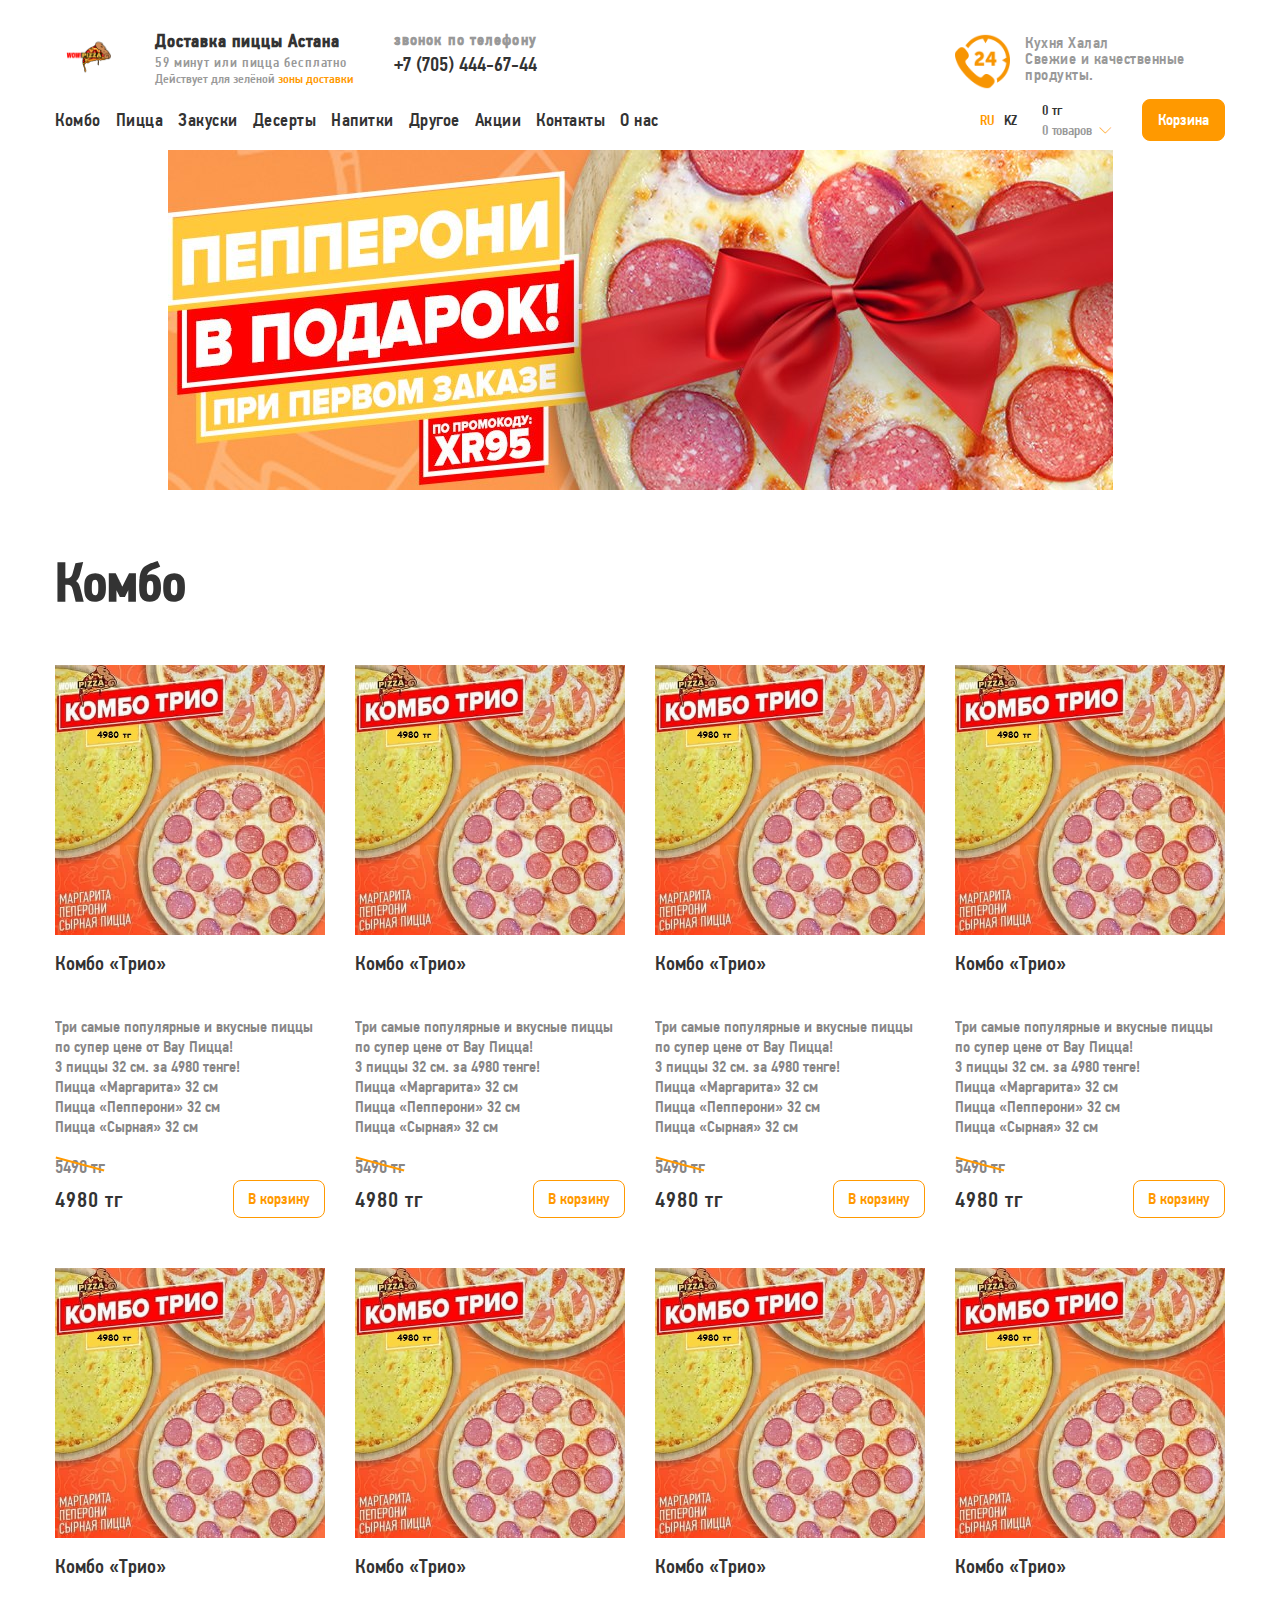
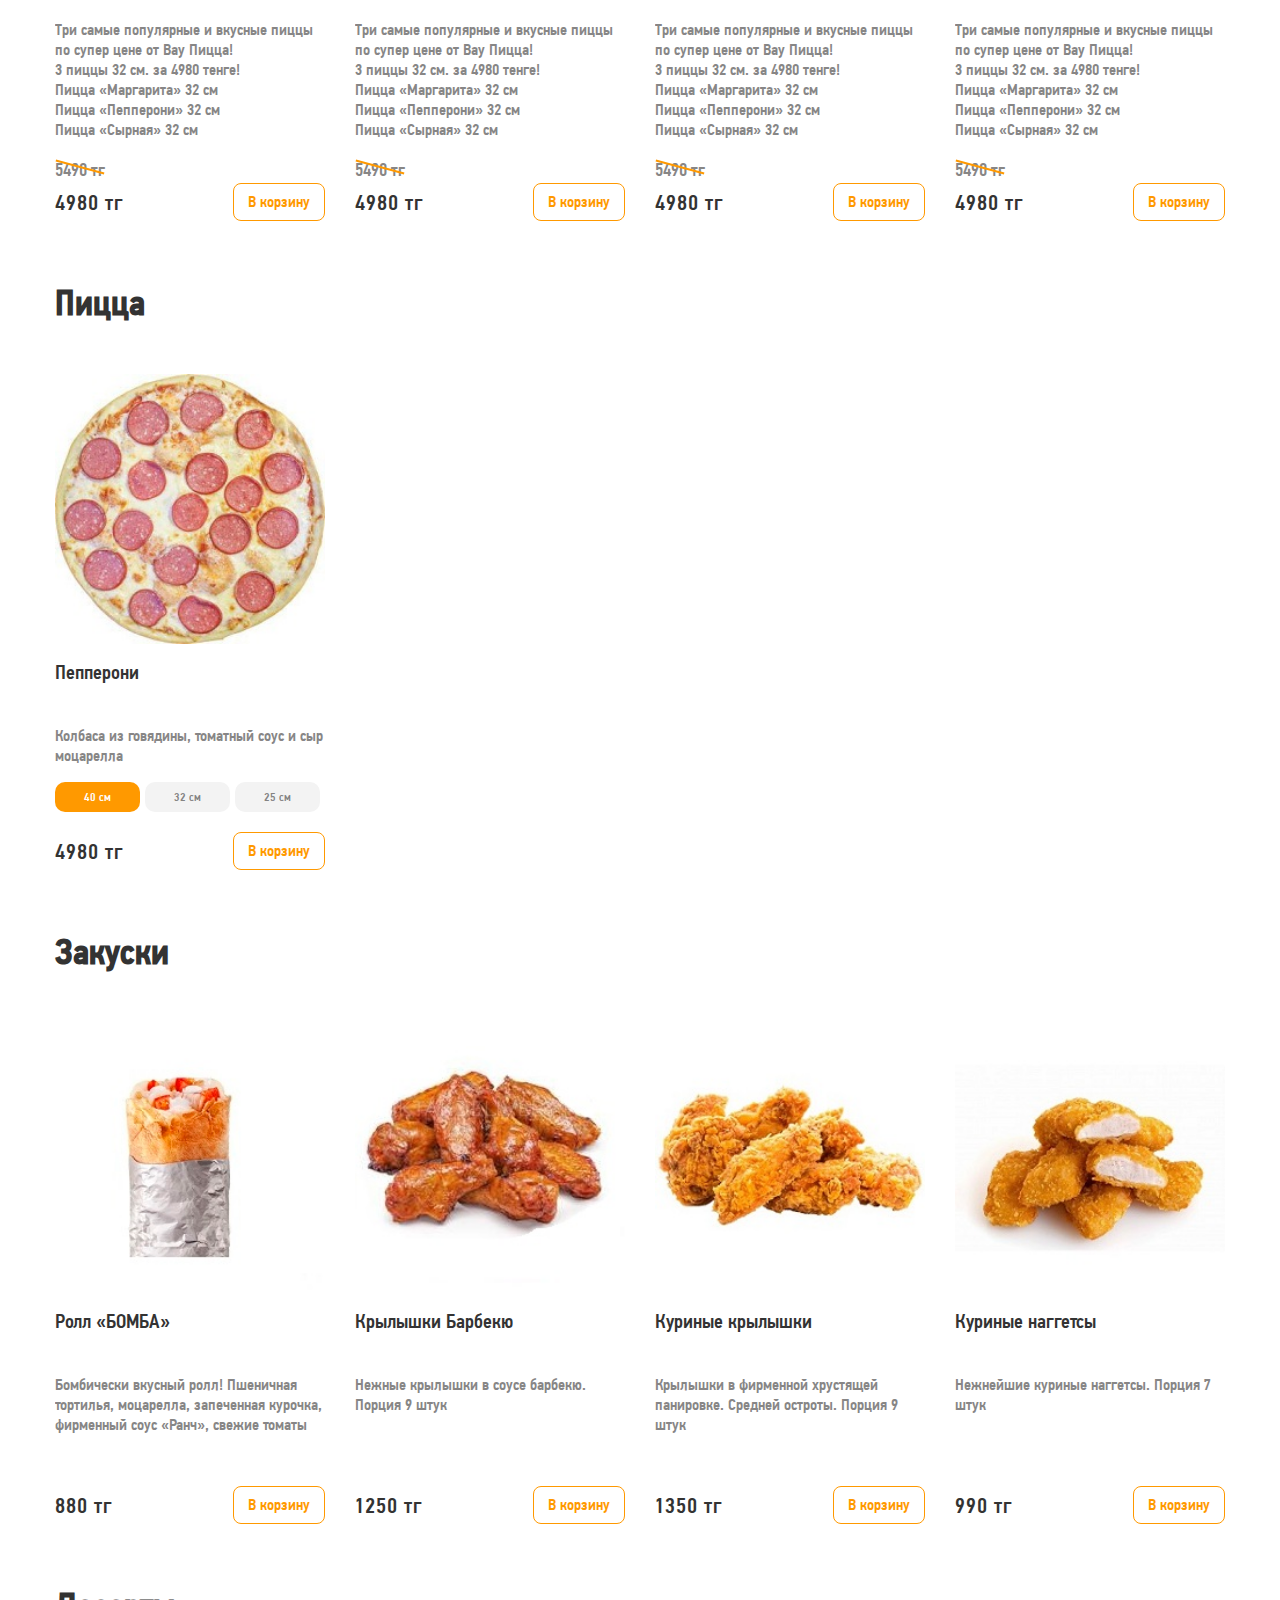
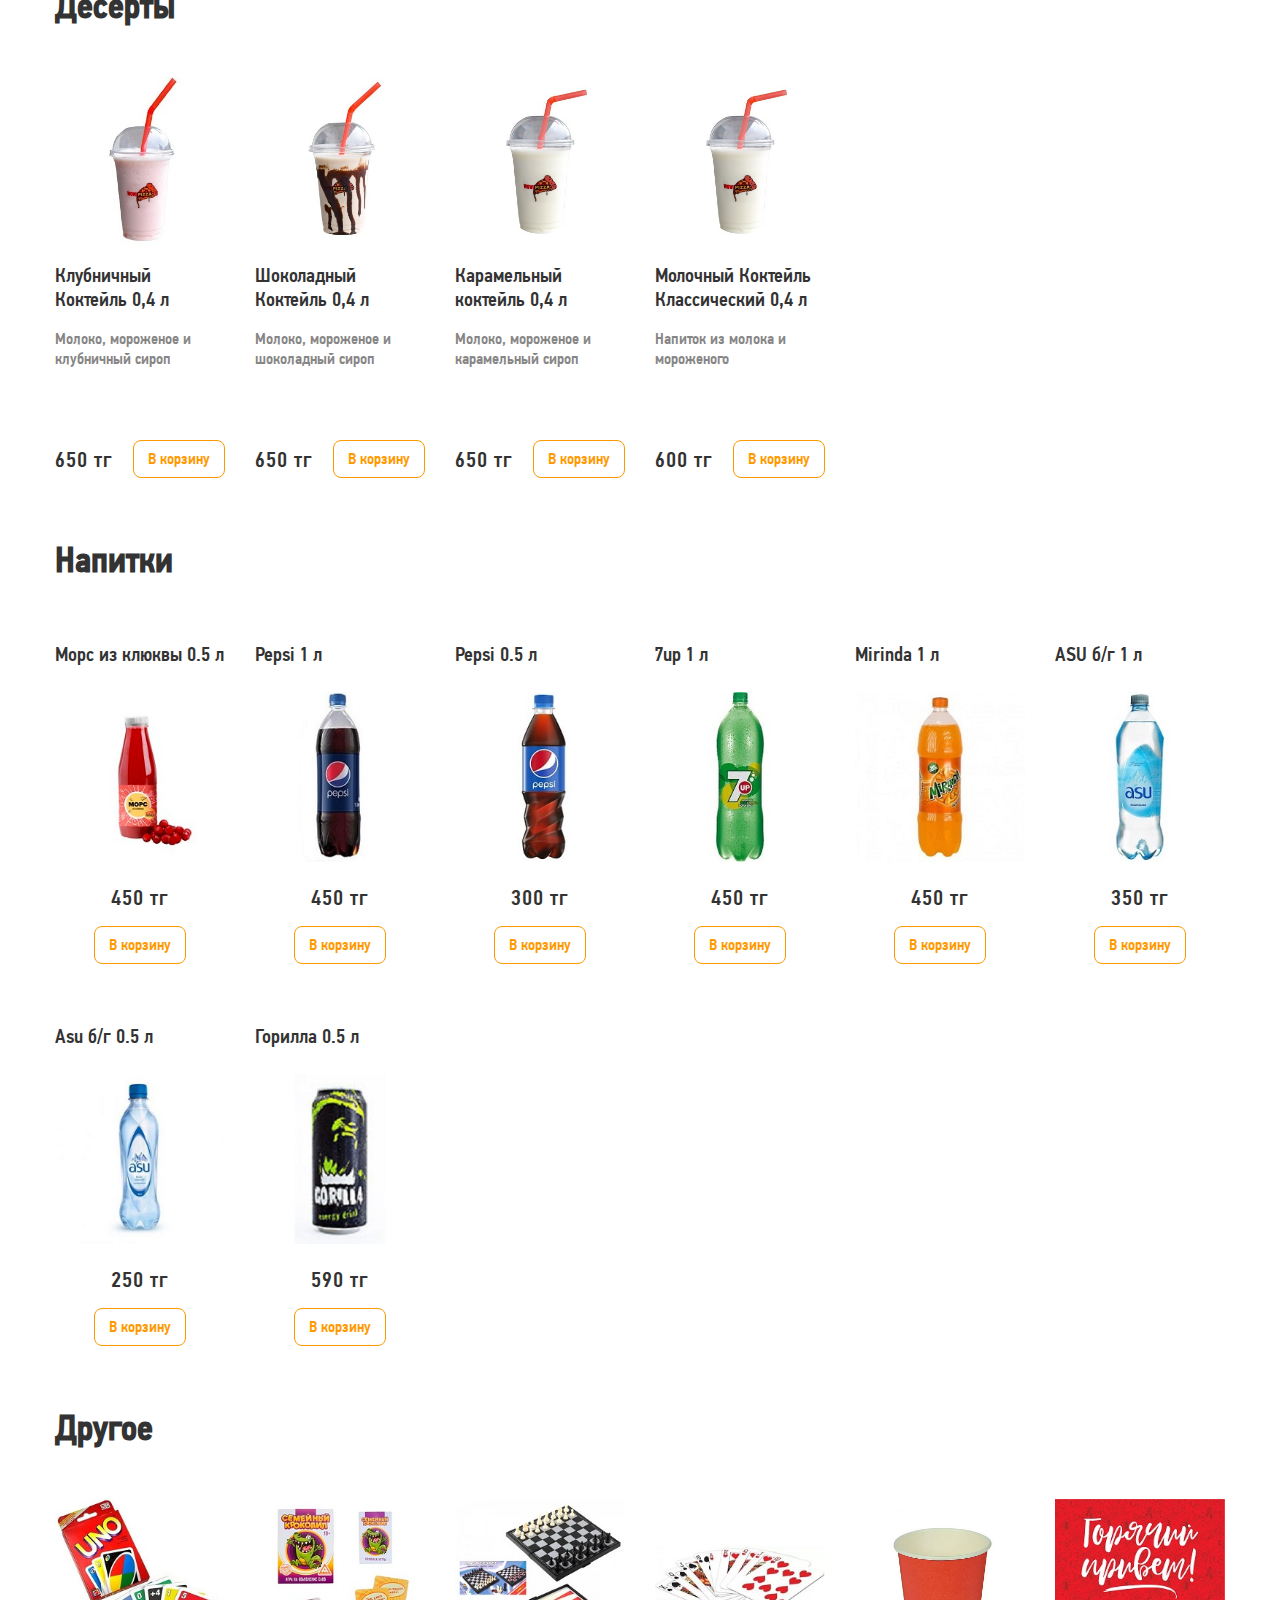
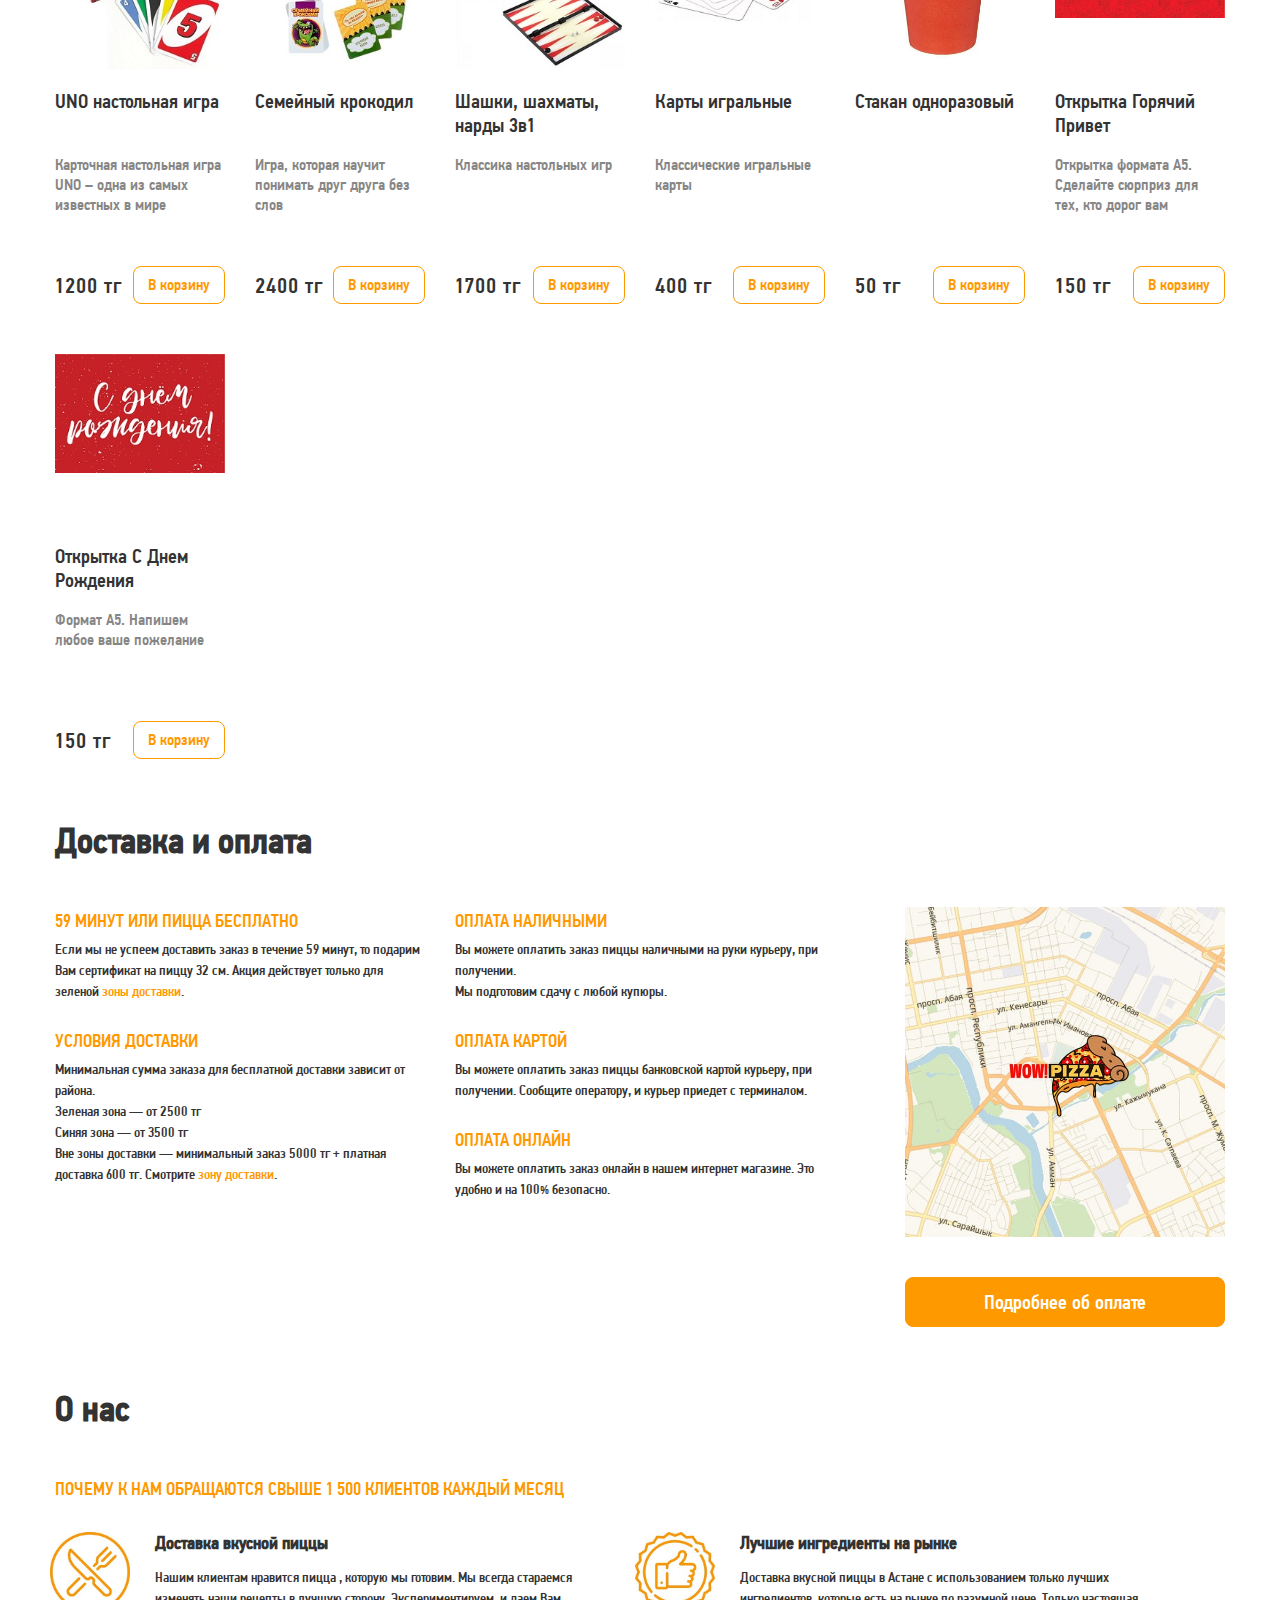
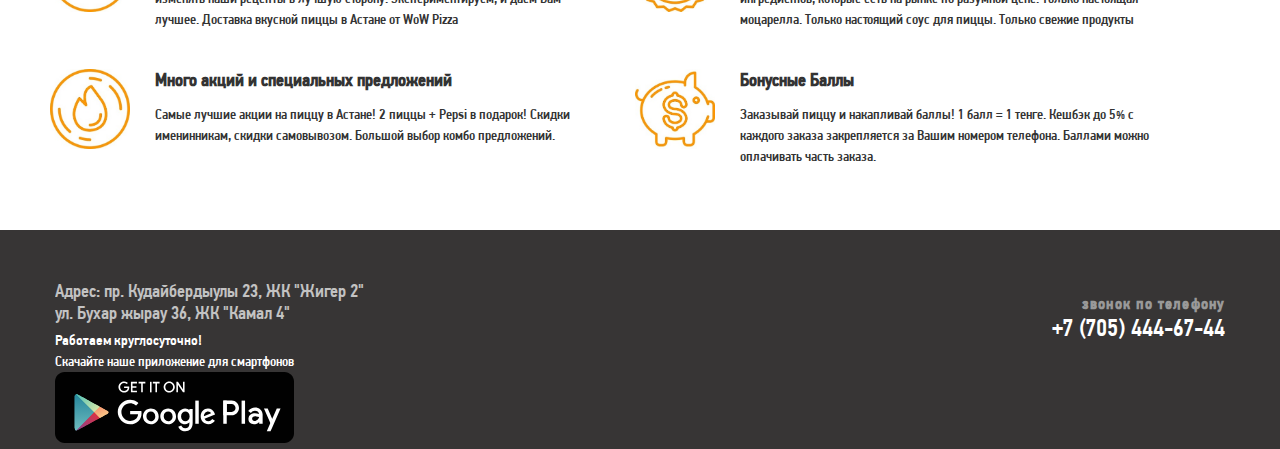
==== index.html @ 5aad8c4c "first commit" ====
<!DOCTYPE html>
<html lang="en">
<head>
    <meta charset="UTF-8">
    <link href="https://fonts.googleapis.com/css2?family=Roboto:ital,wght@0,400;0,500;0,700;1,300&display=swap" rel="stylesheet">
    <meta name="viewport" content="width=device-width, initial-scale=1.0">
    <title>WoWPizza</title>
    <link rel="stylesheet" href="styles/style.css">
</head>
<body>

    <header class="header">
        <div class="container">
            <div class="heder__inner">
                <div class="header__row">
                    <div class="header__col">
                        <div class="header__logo">
                            <a href="index.html">
                                <img src="img/logo.png" alt="Logo">
                            </a>
                        </div>
                        <div class="header__delivery">
                            <h1 class="header__title">
                                Доставка пиццы Астана
                            </h1>
                            <p class="header__subtitle">
                                59 минут или пицца бесплатно
                            </p>
                            <span>
                                Действует для зелёной <a href="#" class="delivery__zone">зоны доставки</a>
                            </span>
                        </div>
                        <div class="call">
                            <h2 class="call__text">
                                звонок по телефону
                            </h2>
                            <a href="tel:+77054446744">+7 (705) 444-67-44</a>
                        </div>
                    </div>

                    <div class="header__col">
                        <img src="img/24-hours-phone-service.png" alt="24-hours-phone-service" class="header__24">
                        <div class="header__halal">
                            Кухня Халал <br />
                            Свежие и качественные продукты.
                        </div>
                    </div>
                </div><!-- header__row -->

                <div class="header__row" id="menu">
                    <div class="header__col header__nav">
                        <a href="#" class="nav__link">Комбо</a>
                        <a href="#" class="nav__link">Пицца</a>
                        <a href="#" class="nav__link">Закуски</a>
                        <a href="#" class="nav__link">Десерты</a>
                        <a href="#" class="nav__link">Напитки</a>
                        <a href="#" class="nav__link">Другое</a>
                        <a href="#" class="nav__link">Акции</a>
                        <a href="#" class="nav__link">Контакты</a>
                        <a href="#" class="nav__link">О нас</a>
                    </div>

                    <div class="header__col aic">
                        <div class="header__langs">
                            <div class="header__lang current">
                                <a href="#">RU</a>
                            </div>
                            <div class="header__lang">
                                <a href="#">KZ</a>
                            </div>
                        </div>

                        <div class="header__cart">
                            <div class="cart__count">0 тг</div>
                            <div class="cart__price">0 товаров</div>
                        </div>

                        <div class="header__button btn btn--dark">
                            <a href="#">
                                Корзина
                            </a>
                        </div>
                    </div>
                </div> <!-- header__row -->
            </div> <!-- header__inner -->
        </div> <!-- container -->
    </header>

    <div class="slider">
        <!-- Coming soon -->
        <img src="img/tovars/2018/11/Пепперони-в-подарок.jpg" alt="">
    </div>
    
    <div class="product">
        <div class="container">
            <div class="product__title title">
                <h2>Комбо</h2>
            </div>
            <div class="product__inner">

                <div class="product__item">
                    <div class="product__img">
                        <img src="img/tovars/2018/11/Трио-комбо.jpg" alt="Kombo">
                    </div>
                    <h3 class="product__name">
                        Комбо «Трио»
                    </h3>
                    <p class="product__desc">
                        Три самые популярные и вкусные пиццы по супер цене от Вау Пицца!<br>
                        3 пиццы 32 см. за 4980 тенге!<br>
                        Пицца «Маргарита» 32 см<br>
                        Пицца «Пепперони» 32 см<br>
                        Пицца «Сырная» 32 см<br>
                    </p>
                    <div class="product__old_price">
                        5490 тг
                    </div>
                    <div class="product__cart">
                        <div class="product__price">
                            4980 тг
                        </div>
                        <div class="product__btn btn">
                            В корзину
                        </div>
                    </div>
                </div>

                <div class="product__item">
                    <div class="product__img">
                        <img src="img/tovars/2018/11/Трио-комбо.jpg" alt="Kombo">
                    </div>
                    <h3 class="product__name">
                        Комбо «Трио»
                    </h3>
                    <p class="product__desc">
                        Три самые популярные и вкусные пиццы по супер цене от Вау Пицца!<br>
                        3 пиццы 32 см. за 4980 тенге!<br>
                        Пицца «Маргарита» 32 см<br>
                        Пицца «Пепперони» 32 см<br>
                        Пицца «Сырная» 32 см<br>
                    </p>
                    <div class="product__old_price">
                        5490 тг
                    </div>
                    <div class="product__cart">
                        <div class="product__price">
                            4980 тг
                        </div>
                        <div class="product__btn btn">
                            В корзину
                        </div>
                    </div>
                </div>

                <div class="product__item">
                    <div class="product__img">
                        <img src="img/tovars/2018/11/Трио-комбо.jpg" alt="Kombo">
                    </div>
                    <h3 class="product__name">
                        Комбо «Трио»
                    </h3>
                    <p class="product__desc">
                        Три самые популярные и вкусные пиццы по супер цене от Вау Пицца!<br>
                        3 пиццы 32 см. за 4980 тенге!<br>
                        Пицца «Маргарита» 32 см<br>
                        Пицца «Пепперони» 32 см<br>
                        Пицца «Сырная» 32 см<br>
                    </p>
                    <div class="product__old_price">
                        5490 тг
                    </div>
                    <div class="product__cart">
                        <div class="product__price">
                            4980 тг
                        </div>
                        <div class="product__btn btn">
                            В корзину
                        </div>
                    </div>
                </div>

                <div class="product__item">
                    <div class="product__img">
                        <img src="img/tovars/2018/11/Трио-комбо.jpg" alt="Kombo">
                    </div>
                    <h3 class="product__name">
                        Комбо «Трио»
                    </h3>
                    <p class="product__desc">
                        Три самые популярные и вкусные пиццы по супер цене от Вау Пицца!<br>
                        3 пиццы 32 см. за 4980 тенге!<br>
                        Пицца «Маргарита» 32 см<br>
                        Пицца «Пепперони» 32 см<br>
                        Пицца «Сырная» 32 см<br>
                    </p>
                    <div class="product__old_price">
                        5490 тг
                    </div>
                    <div class="product__cart">
                        <div class="product__price">
                            4980 тг
                        </div>
                        <div class="product__btn btn">
                            В корзину
                        </div>
                    </div>
                </div>

                <div class="product__item">
                    <div class="product__img">
                        <img src="img/tovars/2018/11/Трио-комбо.jpg" alt="Kombo">
                    </div>
                    <h3 class="product__name">
                        Комбо «Трио»
                    </h3>
                    <p class="product__desc">
                        Три самые популярные и вкусные пиццы по супер цене от Вау Пицца!<br>
                        3 пиццы 32 см. за 4980 тенге!<br>
                        Пицца «Маргарита» 32 см<br>
                        Пицца «Пепперони» 32 см<br>
                        Пицца «Сырная» 32 см<br>
                    </p>
                    <div class="product__old_price">
                        5490 тг
                    </div>
                    <div class="product__cart">
                        <div class="product__price">
                            4980 тг
                        </div>
                        <div class="product__btn btn">
                            В корзину
                        </div>
                    </div>
                </div>

                <div class="product__item">
                    <div class="product__img">
                        <img src="img/tovars/2018/11/Трио-комбо.jpg" alt="Kombo">
                    </div>
                    <h3 class="product__name">
                        Комбо «Трио»
                    </h3>
                    <p class="product__desc">
                        Три самые популярные и вкусные пиццы по супер цене от Вау Пицца!<br>
                        3 пиццы 32 см. за 4980 тенге!<br>
                        Пицца «Маргарита» 32 см<br>
                        Пицца «Пепперони» 32 см<br>
                        Пицца «Сырная» 32 см<br>
                    </p>
                    <div class="product__old_price">
                        5490 тг
                    </div>
                    <div class="product__cart">
                        <div class="product__price">
                            4980 тг
                        </div>
                        <div class="product__btn btn">
                            В корзину
                        </div>
                    </div>
                </div>

                <div class="product__item">
                    <div class="product__img">
                        <img src="img/tovars/2018/11/Трио-комбо.jpg" alt="Kombo">
                    </div>
                    <h3 class="product__name">
                        Комбо «Трио»
                    </h3>
                    <p class="product__desc">
                        Три самые популярные и вкусные пиццы по супер цене от Вау Пицца!<br>
                        3 пиццы 32 см. за 4980 тенге!<br>
                        Пицца «Маргарита» 32 см<br>
                        Пицца «Пепперони» 32 см<br>
                        Пицца «Сырная» 32 см<br>
                    </p>
                    <div class="product__old_price">
                        5490 тг
                    </div>
                    <div class="product__cart">
                        <div class="product__price">
                            4980 тг
                        </div>
                        <div class="product__btn btn">
                            В корзину
                        </div>
                    </div>
                </div>


                <div class="product__item">
                    <div class="product__img">
                        <img src="img/tovars/2018/11/Трио-комбо.jpg" alt="Kombo">
                    </div>
                    <h3 class="product__name">
                        Комбо «Трио»
                    </h3>
                    <p class="product__desc">
                        Три самые популярные и вкусные пиццы по супер цене от Вау Пицца!<br>
                        3 пиццы 32 см. за 4980 тенге!<br>
                        Пицца «Маргарита» 32 см<br>
                        Пицца «Пепперони» 32 см<br>
                        Пицца «Сырная» 32 см<br>
                    </p>
                    <div class="product__old_price">
                        5490 тг
                    </div>
                    <div class="product__cart">
                        <div class="product__price">
                            4980 тг
                        </div>
                        <div class="product__btn btn">
                            В корзину
                        </div>
                    </div>
                </div>

            </div> <!-- product__inner -->
        </div> <!-- container -->
    </div><!-- product -->


    <!-- Pizza -->
    <div class="product">
        <div class="container">
            <div class="product__title title">
                <h4>Пицца</h4>
            </div>
            <div class="product__inner">

                <div class="product__item">
                    <div class="product__img">
                        <img src="img/tovars/2018/11/Пепперони.jpg" alt="Pizza">
                    </div>
                    <h3 class="product__name">
                        Пепперони
                    </h3>
                    <p class="product__desc">
                        Колбаса из говядины, томатный соус и сыр моцарелла
                    </p>
                    <div class="product__size">
                        <div class="product__size_button lg active">40 см</div>
                        <div class="product__size_button md">32 см</div>
                        <div class="product__size_button xs">25 см</div>
                    </div>
                    <div class="product__cart">
                        <div class="product__price">
                            4980 тг
                        </div>
                        <div class="product__btn btn">
                            В корзину
                        </div>
                    </div>
                </div>

            </div> <!-- product__inner -->
        </div> <!-- container -->
    </div><!-- product -->


    <!-- Snacks -->
    <div class="product">
        <div class="container">
            <div class="product__title title">
                <h4>Закуски</h4>
            </div>
            <div class="product__inner">

                <div class="product__item">
                    <div class="product__img">
                        <img src="img/tovars/2018/11/Ролл-Бомба-1.jpg" alt="Закуски">
                    </div>
                    <h3 class="product__name">
                        Ролл «БОМБА»
                    </h3>
                    <p class="product__desc --snacks">
                        Бомбически вкусный ролл! Пшеничная тортилья, моцарелла, запеченная курочка, фирменный соус «Ранч», свежие томаты
                    </p>
                    <div class="product__cart">
                        <div class="product__price">
                            880 тг
                        </div>
                        <div class="product__btn btn">
                            В корзину
                        </div>
                    </div>
                </div>

                <div class="product__item">
                    <div class="product__img">
                        <img src="img/tovars/2018/11/Крылышки-м.jpg" alt="Закуски">
                    </div>
                    <h3 class="product__name">
                        Крылышки Барбекю
                    </h3>
                    <p class="product__desc --snacks">
                        Нежные крылышки в соусе барбекю. Порция 9 штук
                    </p>
                    <div class="product__cart">
                        <div class="product__price">
                            1250 тг
                        </div>
                        <div class="product__btn btn">
                            В корзину
                        </div>
                    </div>
                </div>

                <div class="product__item">
                    <div class="product__img">
                        <img src="img/tovars/2018/11/Крылышки.jpg" alt="Закуски">
                    </div>
                    <h3 class="product__name">
                        Куриные крылышки
                    </h3>
                    <p class="product__desc --snacks">
                        Крылышки в фирменной хрустящей панировке. Средней остроты. Порция 9 штук
                    </p>
                    <div class="product__cart">
                        <div class="product__price">
                            1350 тг
                        </div>
                        <div class="product__btn btn">
                            В корзину
                        </div>
                    </div>
                </div>

                <div class="product__item">
                    <div class="product__img">
                        <img src="img/tovars/2018/11/Наггетсы.jpg" alt="Закуски">
                    </div>
                    <h3 class="product__name">
                        Куриные наггетсы
                    </h3>
                    <p class="product__desc --snacks">
                        Нежнейшие куриные наггетсы. Порция 7 штук
                    </p>
                    <div class="product__cart">
                        <div class="product__price">
                            990 тг
                        </div>
                        <div class="product__btn btn">
                            В корзину
                        </div>
                    </div>
                </div>

            </div> <!-- product__inner -->
        </div> <!-- container -->
    </div><!-- product -->


    <!-- Desserts -->
    <div class="product">
        <div class="container">
            <div class="product__title title">
                <h4>Десерты</h4>
            </div>
            <div class="product__inner">

                <div class="product__item __six">
                    <div class="product__img">
                        <img src="img/tovars/2020/05/Клубничный-коктейль.jpg" alt="Десерты">
                    </div>
                    <h3 class="product__name">
                        Клубничный Коктейль 0,4 л
                    </h3>
                    <p class="product__desc --snacks">
                        Молоко, мороженое и клубничный сироп
                    </p>
                    <div class="product__cart">
                        <div class="product__price">
                            650 тг
                        </div>
                        <div class="product__btn btn">
                            В корзину
                        </div>
                    </div>
                </div>

                <div class="product__item __six">
                    <div class="product__img">
                        <img src="img/tovars/2020/05/Шоколадный-молочный-коктейль.jpg" alt="Десерты">
                    </div>
                    <h3 class="product__name">
                        Шоколадный Коктейль 0,4 л
                    </h3>
                    <p class="product__desc --snacks">
                        Молоко, мороженое и шоколадный сироп
                    </p>
                    <div class="product__cart">
                        <div class="product__price">
                            650 тг
                        </div>
                        <div class="product__btn btn">
                            В корзину
                        </div>
                    </div>
                </div>

                <div class="product__item __six">
                    <div class="product__img">
                        <img src="img/tovars/2020/07/Ванильный-коктейль-с.jpg" alt="Десерты">
                    </div>
                    <h3 class="product__name">
                        Карамельный коктейль 0,4 л
                    </h3>
                    <p class="product__desc --snacks">
                        Молоко, мороженое и карамельный сироп
                    </p>
                    <div class="product__cart">
                        <div class="product__price">
                            650 тг
                        </div>
                        <div class="product__btn btn">
                            В корзину
                        </div>
                    </div>
                </div>

                <div class="product__item __six">
                    <div class="product__img">
                        <img src="img/tovars/2020/07/Ванильный-коктейль-с.jpg" alt="Десерты">
                    </div>
                    <h3 class="product__name">
                        Молочный Коктейль Классический 0,4 л
                    </h3>
                    <p class="product__desc --snacks">
                        Напиток из молока и мороженого
                    </p>
                    <div class="product__cart">
                        <div class="product__price">
                            600 тг
                        </div>
                        <div class="product__btn btn">
                            В корзину
                        </div>
                    </div>
                </div>

                

            </div> <!-- product__inner -->
        </div> <!-- container -->
    </div><!-- product -->


    <!-- Napitki -->
    <div class="product">
        <div class="container">
            <div class="product__title title">
                <h4>Напитки</h4>
            </div>
            <div class="product__inner">

                <div class="product__item __six">
                    <h3 class="product__name">
                        Морс из клюквы 0.5 л
                    </h3>
                    <div class="product__img">
                        <img src="img/tovars/2018/11/Морс-из-клюквы.jpg" alt="Напитки">
                    </div>
                    <div class="product__cart __center">
                        <div class="product__price">
                            450 тг
                        </div>
                        <div class="product__btn btn">
                            В корзину
                        </div>
                    </div>
                </div>

                <div class="product__item __six">
                    <h3 class="product__name">
                        Pepsi 1 л
                    </h3>
                    <div class="product__img">
                        <img src="img/tovars/2018/11/Пепси-1-литр.jpg" alt="Напитки">
                    </div>
                    <div class="product__cart __center">
                        <div class="product__price">
                            450 тг
                        </div>
                        <div class="product__btn btn">
                            В корзину
                        </div>
                    </div>
                </div>

                <div class="product__item __six">
                    <h3 class="product__name">
                        Pepsi 0.5 л
                    </h3>
                    <div class="product__img">
                        <img src="img/tovars/2018/11/Pepsi-05-литра.jpg" alt="Напитки">
                    </div>
                    <div class="product__cart __center">
                        <div class="product__price">
                            300 тг
                        </div>
                        <div class="product__btn btn">
                            В корзину
                        </div>
                    </div>
                </div>

                <div class="product__item __six">
                    <h3 class="product__name">
                        7up 1 л
                    </h3>
                    <div class="product__img">
                        <img src="img/tovars/2018/11/7UP-1-литр.jpg" alt="Напитки">
                    </div>
                    <div class="product__cart __center">
                        <div class="product__price">
                            450 тг
                        </div>
                        <div class="product__btn btn">
                            В корзину
                        </div>
                    </div>
                </div>

                <div class="product__item __six">
                    <h3 class="product__name">
                        Mirinda 1 л
                    </h3>
                    <div class="product__img">
                        <img src="img/tovars/2018/11/Mirinda-1-литр.jpg" alt="Напитки">
                    </div>
                    <div class="product__cart __center">
                        <div class="product__price">
                            450 тг
                        </div>
                        <div class="product__btn btn">
                            В корзину
                        </div>
                    </div>
                </div>


                <div class="product__item __six">
                    <h3 class="product__name">
                        ASU б/г 1 л
                    </h3>
                    <div class="product__img">
                        <img src="img/tovars/2018/11/Вода-1-литр-без-газа.jpg" alt="Напитки">
                    </div>
                    <div class="product__cart __center">
                        <div class="product__price">
                            350 тг
                        </div>
                        <div class="product__btn btn">
                            В корзину
                        </div>
                    </div>
                </div>

                <div class="product__item __six">
                    <h3 class="product__name">
                        Asu б/г 0.5 л
                    </h3>
                    <div class="product__img">
                        <img src="img/tovars/2018/11/Вода-05-литра.jpg" alt="Напитки">
                    </div>
                    <div class="product__cart __center">
                        <div class="product__price">
                            250 тг
                        </div>
                        <div class="product__btn btn">
                            В корзину
                        </div>
                    </div>
                </div>


                <div class="product__item __six">
                    <h3 class="product__name">
                        Горилла 0.5 л
                    </h3>
                    <div class="product__img">
                        <img src="img/tovars/2018/11/Горила.jpg" alt="Напитки">
                    </div>
                    <div class="product__cart __center">
                        <div class="product__price">
                            590 тг
                        </div>
                        <div class="product__btn btn">
                            В корзину
                        </div>
                    </div>
                </div>


            </div> <!-- product__inner -->
        </div> <!-- container -->
    </div><!-- product -->


    <!-- Others -->
    <div class="product">
        <div class="container">
            <div class="product__title title">
                <h4>Другое</h4>
            </div>
            <div class="product__inner">

                <div class="product__item __six">
                    <div class="product__img __height180">
                        <img src="img/tovars/2020/05/UNO.jpg" alt="Другие">
                    </div>
                    <h3 class="product__name">
                        UNO настольная игра
                    </h3>
                    <p class="product__desc --snacks">
                        Карточная настольная игра UNO – одна из самых известных в мире
                    </p>
                    <div class="product__cart">
                        <div class="product__price">
                            1200 тг
                        </div>
                        <div class="product__btn btn">
                            В корзину
                        </div>
                    </div>
                </div>

                <div class="product__item __six">
                    <div class="product__img __height180">
                        <img src="img/tovars/2020/05/Семейный-крокодил.jpg" alt="Другие">
                    </div>
                    <h3 class="product__name">
                        Семейный крокодил
                    </h3>
                    <p class="product__desc --snacks">
                        Игра, которая научит понимать друг друга без слов
                    </p>
                    <div class="product__cart">
                        <div class="product__price">
                            2400 тг
                        </div>
                        <div class="product__btn btn">
                            В корзину
                        </div>
                    </div>
                </div>

                <div class="product__item __six">
                    <div class="product__img __height180">
                        <img src="img/tovars/2020/05/Шахматы.jpg" alt="Другие">
                    </div>
                    <h3 class="product__name">
                        Шашки, шахматы, нарды 3в1
                    </h3>
                    <p class="product__desc --snacks">
                        Классика настольных игр
                    </p>
                    <div class="product__cart">
                        <div class="product__price">
                            1700 тг
                        </div>
                        <div class="product__btn btn">
                            В корзину
                        </div>
                    </div>
                </div>

                <div class="product__item __six">
                    <div class="product__img __height180">
                        <img src="img/tovars/2020/05/Карты.jpg" alt="Другие">
                    </div>
                    <h3 class="product__name">
                        Карты игральные
                    </h3>
                    <p class="product__desc --snacks">
                        Классические игральные карты
                    </p>
                    <div class="product__cart">
                        <div class="product__price">
                            400 тг
                        </div>
                        <div class="product__btn btn">
                            В корзину
                        </div>
                    </div>
                </div>


                <div class="product__item __six">
                    <div class="product__img __height180">
                        <img src="img/tovars/2020/05/Стаканчик.jpg" alt="Другие">
                    </div>
                    <h3 class="product__name">
                        Стакан одноразовый
                    </h3>
                    <p class="product__desc --snacks">
                        
                    </p>
                    <div class="product__cart">
                        <div class="product__price">
                            50 тг
                        </div>
                        <div class="product__btn btn">
                            В корзину
                        </div>
                    </div>
                </div>

                <div class="product__item __six">
                    <div class="product__img __height180">
                        <img src="img/tovars/2020/06/горячийпривет18-0001.jpg" alt="Другие">
                    </div>
                    <h3 class="product__name">
                        Открытка Горячий Привет
                    </h3>
                    <p class="product__desc --snacks">
                        Открытка формата А5. Сделайте сюрприз для тех, кто дорог вам
                    </p>
                    <div class="product__cart">
                        <div class="product__price">
                            150 тг
                        </div>
                        <div class="product__btn btn">
                            В корзину
                        </div>
                    </div>
                </div>

                <div class="product__item __six">
                    <div class="product__img __height180">
                        <img src="img/tovars/2020/06/сднемрождения18-1-0001.jpg" alt="Другие">
                    </div>
                    <h3 class="product__name">
                        Открытка С Днем Рождения
                    </h3>
                    <p class="product__desc --snacks">
                        Формат А5. Напишем любое ваше пожелание
                    </p>
                    <div class="product__cart">
                        <div class="product__price">
                            150 тг
                        </div>
                        <div class="product__btn btn">
                            В корзину
                        </div>
                    </div>
                </div>

                

            </div> <!-- product__inner -->
        </div> <!-- container -->
    </div><!-- product -->


    <div class="service">
        <div class="container">
            <div class="block__title title">
                <h4>Доставка и оплата</h4>
            </div>
            <div class="service__inner">
                <div class="service__col">
                    <div class="service__info">
                        <p class="block__subtitle">
                            59 МИНУТ ИЛИ ПИЦЦА БЕСПЛАТНО
                        </p>
                        <p class="service__text">
                            Если мы не успеем доставить заказ в течение 59 минут, то подарим Вам сертификат на пиццу 32 см. Акция действует только для зеленой <a href="#" class="delivery__zone">зоны доставки</a>.
                        </p>
                    </div>
                    <div class="service__info">
                        <p class="block__subtitle">
                            УСЛОВИЯ ДОСТАВКИ
                        </p>
                        <p class="service__text">
                            Минимальная сумма заказа для бесплатной доставки зависит от района.<br>
                            Зеленая зона — от 2500 тг<br>
                            Синяя зона — от 3500 тг<br>
                            Вне зоны доставки — минимальный заказ 5000 тг + платная доставка 600 тг. Смотрите <a href="#" class="delivery__zone">зону доставки</a>.
                        </p>
                    </div>
                </div>
                <div class="service__col">
                    <div class="service__info">
                        <p class="block__subtitle">
                            ОПЛАТА НАЛИЧНЫМИ
                        </p>
                        <p class="service__text">
                            Вы можете оплатить заказ пиццы наличными на руки курьеру, при получении.<br>
                            Мы подготовим сдачу с любой купюры.
                        </p>
                    </div>

                    <div class="service__info">
                        <p class="block__subtitle">
                            ОПЛАТА КАРТОЙ
                        </p>
                        <p class="service__text">
                            Вы можете оплатить заказ пиццы банковской картой курьеру, при получении. Сообщите оператору, и курьер приедет с терминалом.
                        </p>
                    </div>

                    <div class="service__info">
                        <p class="block__subtitle">
                            ОПЛАТА ОНЛАЙН
                        </p>
                        <p class="service__text">
                            Вы можете оплатить заказ онлайн в нашем интернет магазине. Это удобно и на 100% безопасно.
                        </p>
                    </div>
                </div>
                <div class="service__col">
                    <div class="service__map">
                        <a href="#">
                            <img src="img/map.jpg" alt="Map">
                        </a>
                        <div class="service__button btn btn--dark">
                            Подробнее об оплате
                        </div>
                    </div>
                </div>
            </div>
        </div> <!-- container -->
    </div> <!-- service -->


    <div class="about">
        <div class="container">
            <div class="block__title title">
                <h4>О нас</h4>
            </div>
            <div class="block__subtitle">
                ПОЧЕМУ К НАМ ОБРАЩАЮТСЯ СВЫШЕ 1 500 КЛИЕНТОВ КАЖДЫЙ МЕСЯЦ
            </div>

            <div class="about__row">
                <div class="about__col">
                    <div class="about__item">
                        <div class="about__img">
                            <img src="img/tovars/2018/12/Самая-вкусная-пицца.jpg" alt="About Us">
                        </div>
                        <div class="about__info">
                            <h5 class="about__title">
                                Доставка вкусной пиццы
                            </h5>
                            <p class="about__text">
                                Нашим клиентам нравится пицца , которую мы готовим. Мы всегда стараемся изменять наши рецепты в лучшую сторону. Экспериментируем, и даем Вам лучшее. Доставка вкусной пиццы в Астане от WoW Pizza
                            </p>
                        </div>
                    </div>
                    
                    <div class="about__item">
                        <div class="about__img">
                            <img src="img/tovars/2018/12/Пицца-из-лучших-ингредиентов.jpg" alt="About Us">
                        </div>
                        <div class="about__info">
                            <h5 class="about__title">
                                Лучшие ингредиенты на рынке
                            </h5>
                            <p class="about__text">
                                Доставка вкусной пиццы в Астане с использованием только лучших ингредиентов, которые есть на рынке по разумной цене. Только настоящая моцарелла. Только настоящий соус для пиццы. Только свежие продукты
                            </p>
                        </div>
                    </div>
                </div>
                
                <div class="about__col">
                    <div class="about__item">
                        <div class="about__img">
                            <img src="img/tovars/2018/12/Акции-на-пиццу.jpg" alt="About Us">
                        </div>
                        <div class="about__info">
                            <h5 class="about__title">
                                Много акций и специальных предложений
                            </h5>
                            <p class="about__text">
                                Самые лучшие акции на пиццу в Астане! 2 пиццы + Pepsi в подарок! Скидки именинникам, скидки самовывозом. Большой выбор комбо предложений.
                            </p>
                        </div>
                    </div>
                    
                    <div class="about__item">
                        <div class="about__img">
                            <img src="img/tovars/2018/12/Скидки-на-пиццу.jpg" alt="About Us">
                        </div>
                        <div class="about__info">
                            <h5 class="about__title">
                                Бонусные Баллы
                            </h5>
                            <p class="about__text">
                                Заказывай пиццу и накапливай баллы! 1 балл = 1 тенге. Кешбэк до 5% с каждого заказа закрепляется за Вашим номером телефона. Баллами можно оплачивать часть заказа.
                            </p>
                        </div>
                    </div>
                </div> <!-- about__col -->
            </div> <!-- about__row  -->
        </div> <!-- container -->
    </div> <!-- about -->

    <footer>
        <div class="container">
            <div class="footer__row">
                <div class="footer__col aic">
                    <div class="footer__adress">
                        <h4>
                            Адрес: пр. Кудайбердыулы 23, ЖК "Жигер 2"<br>
                            ул. Бухар жырау 36, ЖК "Камал 4"
                        </h4>
                        <p>
                            Работаем круглосуточно!
                        </p>
                    </div>

                    <div class="contact">
                        <h2 class="contact__text">
                            звонок по телефону
                        </h2>
                        <a href="tel:+77054446744">+7 (705) 444-67-44</a>
                    </div>
                </div>

                <div class="footer__col">
                    <div class="app">
                        <div class="app__text">
                            Скачайте наше приложение для смартфонов
                        </div>
                        <div class="app__links">
                            <a href="#" target="_blank">
                                <img src="img/android.svg" alt="Android">
                            </a>
                        </div>
                    </div>
                    <div class="card"></div>
                </div>
            </div> <!-- footer__row -->
        </div> <!-- container -->
    </footer>


</body>
</html>
---- styles/style.css ----
@font-face {
    font-family: wowpb;
    src: url("../fonts/pfdintextcondpro-medium.ttf");
}

body {
    margin: 0;
    padding: 0;
    font-family: wowpb, 'Roboto', sans-serif;
    font-size: 14px;
    font-feature-settings: "kern","liga","pnum";
    -webkit-font-smoothing: antialiased;
    line-height: 1.5;

    background-color: #fff;
    color: #333;
}

*, *:before, *:after {
    box-sizing: border-box;
}

h1, h2, h3, h4, h5, h6 {
    margin: 0;
    line-height: 1.2;
}

p {
    padding: 0;
}

a {
    text-decoration: none;
    color: inherit;
}

.container {
    max-width: 1200px;
    width: 100%;
    margin: 0 auto;
    padding: 0 15px;
}

.btn {
    display: block;
    font-size: 16px;
    cursor: pointer;
    text-align: center;
    border: 1px solid #f90;
    color: #f90;
    border-radius: 8px;
    background-color: #fff;
}

.btn:hover {
    background-color: #f90;
    color: #fff;
}

.btn--dark {
    background: #f90;
    color: #fff;
}

.title {
    font-size: 36px;
    font-weight: 500;
}

.aic {
    display: flex;
    align-items: center;
}

.delivery__zone {
    color: #f90;
}


/* Header ================================ */

.header {
    padding-top: 20px;
}

.header__inner {
    display: flex;
    flex-direction: column;
}

.header__row {
    display: flex;
    justify-content: space-between;
}

.header__col {
    display: flex;
}

.header__logo img {
    height: 70px;
    display: block;
    margin: 0;
}

.header__delivery {
    margin-left: 30px;
    margin-right: 40px;
    padding-top: 10px;
}

.header__title {
    font-size: 18px;
    margin: 0;
    letter-spacing: 1px;
}

.header__subtitle {
    font-size: 14px;
    margin: 0;
    color: #999;
    letter-spacing: .9px;
}

.header__delivery span {
    font-size: 13px;
    margin: 0;
    color: #999;
    display: block;
    line-height: 12px;
}

.call {
    padding-top: 10px;
}


.call__text {
    font-size: 16px;
    margin: 0;
    color: #999;
    letter-spacing: 1.1px;
}

.call a {
    display: block;
    color: #333;
    margin: 5px 0 0;
    font-size: 20px;
    line-height: 20px;
    font-weight: 500;
}

.header__24 {
    width: 55px;
    display: block;
    margin: 13px 15px 0 0;
}

.header__halal {
    width: 200px;
    margin: 0;
    font-size: 16px;
    line-height: 16px;
    letter-spacing: .5px;
    display: block;
    color: #999;
    margin-top: 15px;
}

.header__nav {
    padding: 20px 0;
    align-items: center;
}

.nav__link {
    margin-right: 15px;
    display: block;
    font-size: 18px;
    line-height: 20px;
    font-weight: 500;
    color: #333;
    letter-spacing: .5px;
}

.nav__link:last-child {
    margin-right: 0;
}

.nav__link:hover {
    color: #f90;
}

.header__langs {
    display: flex;
    margin-right: 25px;
}

.header__lang {
    margin-right: 10px;
    text-transform: uppercase;
}

.header__lang:last-child {
    margin-right: 0;
}

.header__langs .current {
    color: #f90;
}

.cart__count {
    font-size: 14px;
    font-weight: 500;
    line-height: 20px;
}

.cart__price {
    margin-right: 50px;

    color: #999;
    position: relative;
    font-size: 14px;
    font-weight: 500;
    line-height: 20px;

    cursor: pointer;
}

.cart__price:after {
    display: block;
    content: '∟';
    -ms-transform: rotate(-45deg);
    transform: rotate(-45deg);
    position: absolute;
    top: -3px;
    right: -20px;
    color: #f90;
}

.header__button {
    padding: 0 15px;
    line-height: 40px;
    font-weight: 500;
}


/* Slider =================================*/

.slider {
    width: 100%;
    box-sizing: border-box;
    overflow: hidden;
    position: relative;
    height: 340px;
    display: block;
}

.slider img {
    display: block;
    margin: 0 auto;
    height: 340px;
}


/* Product =================================*/

.product__title {
    margin: 60px 0 0;
}

.product__inner {
    display: flex;
    flex-wrap: wrap;
    margin: 0 -15px;
}

.product__item {
    margin-top: 50px;
    width: 25%;
    padding: 0 15px;
}

.product__img img {
    width: 100%;
    height: 350;
}

.product__name {
    margin: 0;
    padding: 10px 0;
    font-size: 20px;
    font-weight: 500;
    line-height: 24px;
    overflow: hidden;
    height: 60px;
}

.product__desc {
    color: #878686;
    font-size: 16px;
    line-height: 20px;
    overflow: hidden;
}

.product__old_price {
    display: inline-block;
    position: relative;

    font-size: 18px;
    color: #878686;
}

.product__old_price:before {
    position: absolute;
    content: '';
    top: 10px;
    left: 0;
    width: 100%;
    height: 2px;
    background: #f90;
    transform: rotate(15deg);
}

.product__cart {
    display: flex;
    justify-content: space-between;
    align-items: center;
}

.product__price {
    font-size: 22px;
    font-weight: 500;
    margin: 0;
    line-height: 38px;
    letter-spacing: 1px;
}


.product__btn {
    padding: 8px 14px;
    line-height: 20px;
    transition: background .2s ease;
}

.product__size {
    display: flex;
    margin-bottom: 20px;
}

.product__size_button {
    background: #f3f3f3;
    display: block;
    float: left;
    font-size: 12px;
    font-weight: 400;
    line-height: 30px;
    width: calc((100% - 10px)/ 3);
    text-align: center;
    border-radius: 10px;
    margin: 0 5px 0 0;
    color: rgba(55,53,53,.6);
    cursor: pointer;
}

.product__size .active {
    background-color: #f90;
    color: #fff;
}


.--snacks {
    height: 95px;
}

.__six {
    width: 16.6666%;
}

.__height180{
    height: 180px;
}

.product__item .__center {
    flex-direction: column;
    justify-content: center;
}

.product__item .__center .product__price {
    margin: 10px 0;
}


/* Service ================================ */

.block__title {
    margin: 60px 0 20px;
}

.block__subtitle {
    font-size: 18px;
    font-weight: 500;
    color: #f90;
    padding: 25px 0 5px;
    margin: 0;
    text-transform: uppercase;
}

.service__inner {
    display: flex;
    margin: 0 -15px;
}

.service__col {
    width: 33.3333%;
    margin: 0 15px;
}

.service__text {
    margin: 0;
    font-size: 14px;
}

.service__map {
    padding: 25px 0 0 50px;
}

.service__map a img {
    display: block;
    width: 100%;
}


.service__button {
    padding: 9px 0;
    height: 50px;
    font-size: 20px;
    margin: 40px 0 0;
}


/* About Us ================================ */

.about__row {
    width: 100%;
    margin: 0 -25px 50px;
}

.about__col {
    display: flex;
}

.about__item {
    width: 50%;
    margin: 25px 20px 0;
    display: flex;
}

.about__img {
    margin-right: 25px;
}

.about__img img {
    width: 80px;
    height: auto;
    margin: 0;
}

.about__title {
    font-size: 18px;
    margin: 0 0 13.5px;
}

.about__text {
    font-style: 18px;
    margin: 0 0 13.5px;
}


/* Footer ================================ */

footer {
    width: 100%;
    background: #373535;
    color: #fff;
}

.footer__row {
    padding: 50px 0 0;
}

.footer__col {
    display: flex;
    justify-content: space-between;
}

.footer__adress h4 {
    font-size: 18px;
    font-weight: 400;
    margin: 0;
    padding: 0;
    opacity: .7;
}

.footer__adress p {
    font-size: 15px;
    font-weight: 400;
    margin: 5px 0 0;
}

.contact {
    text-align: right;
}

.contact__text {
    font-size: 16px;
    margin: 0;
    color: #999;
    letter-spacing: 1.1px;
}

.contact a {
    display: block;
    color: #fff;
    margin: 5px 0 0;
    font-size: 24px;
    line-height: 20px;
    font-weight: 500;
}































/* Header ================================ */
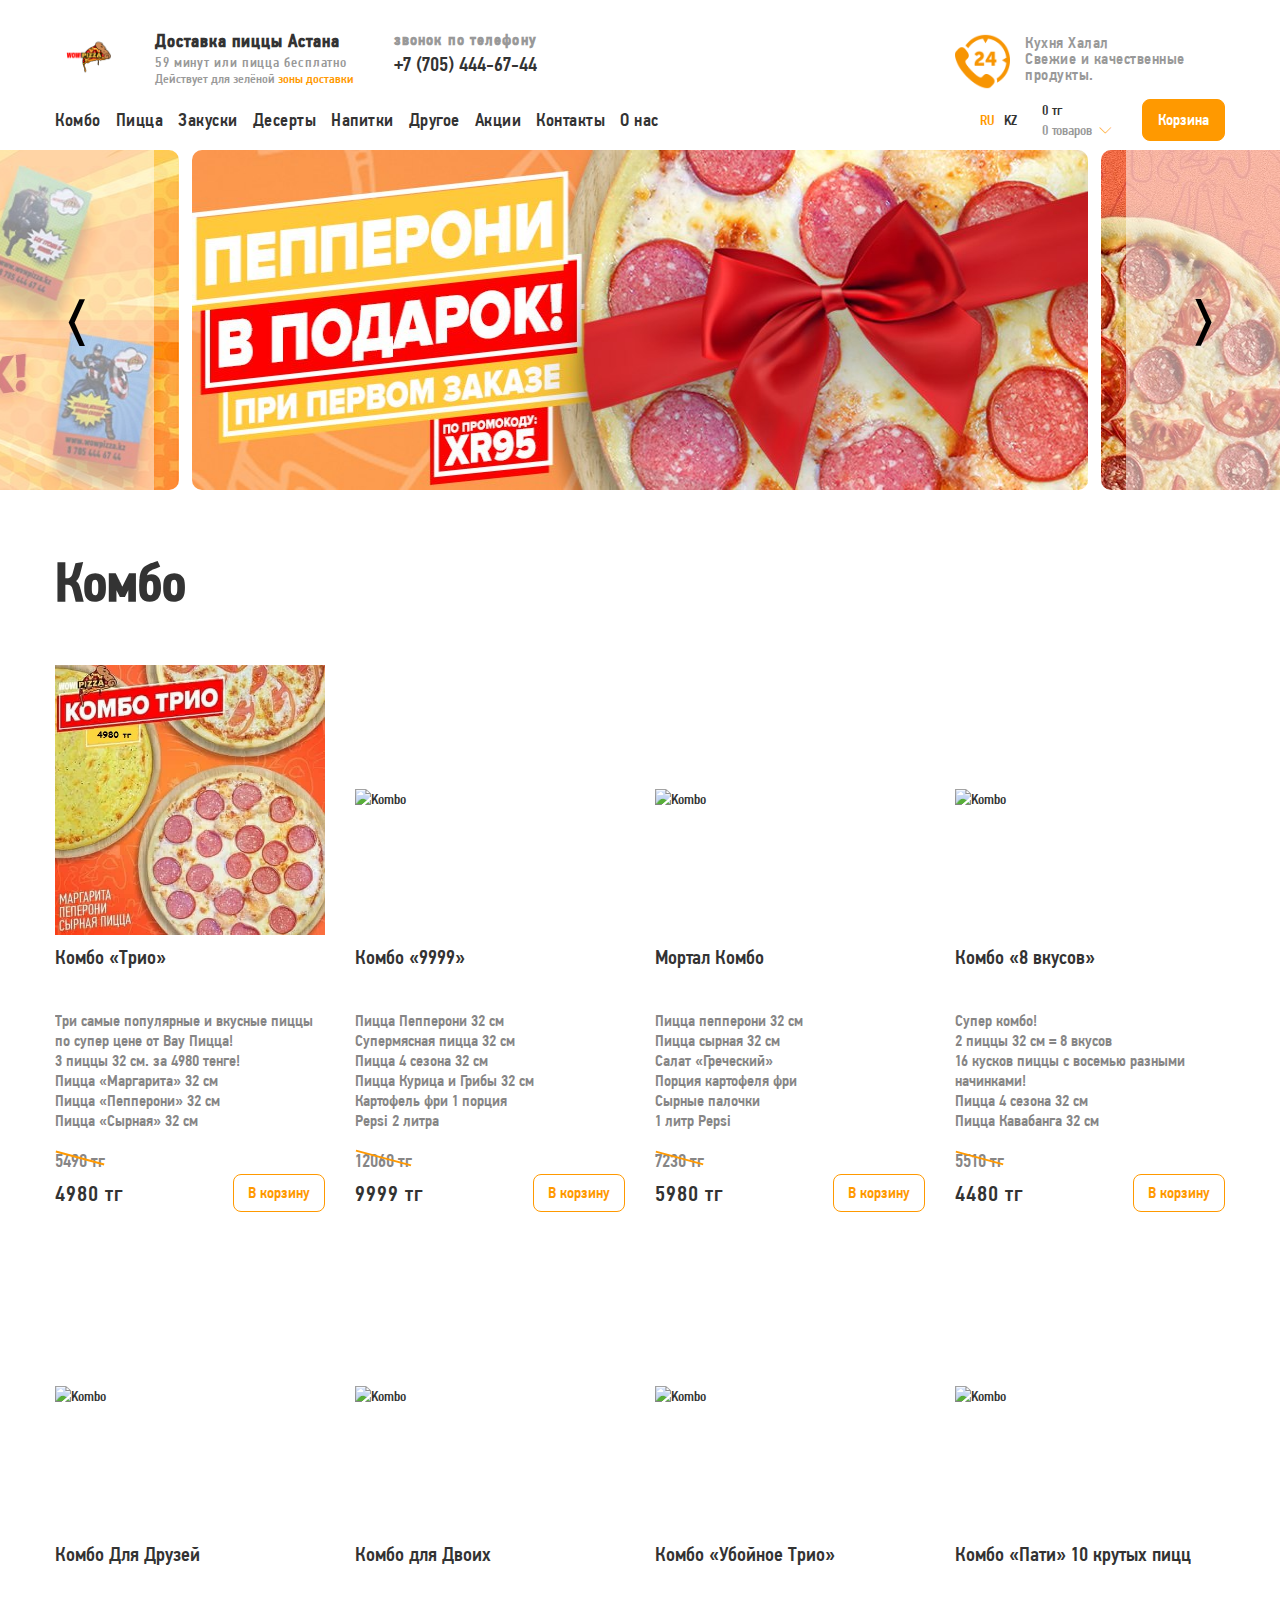
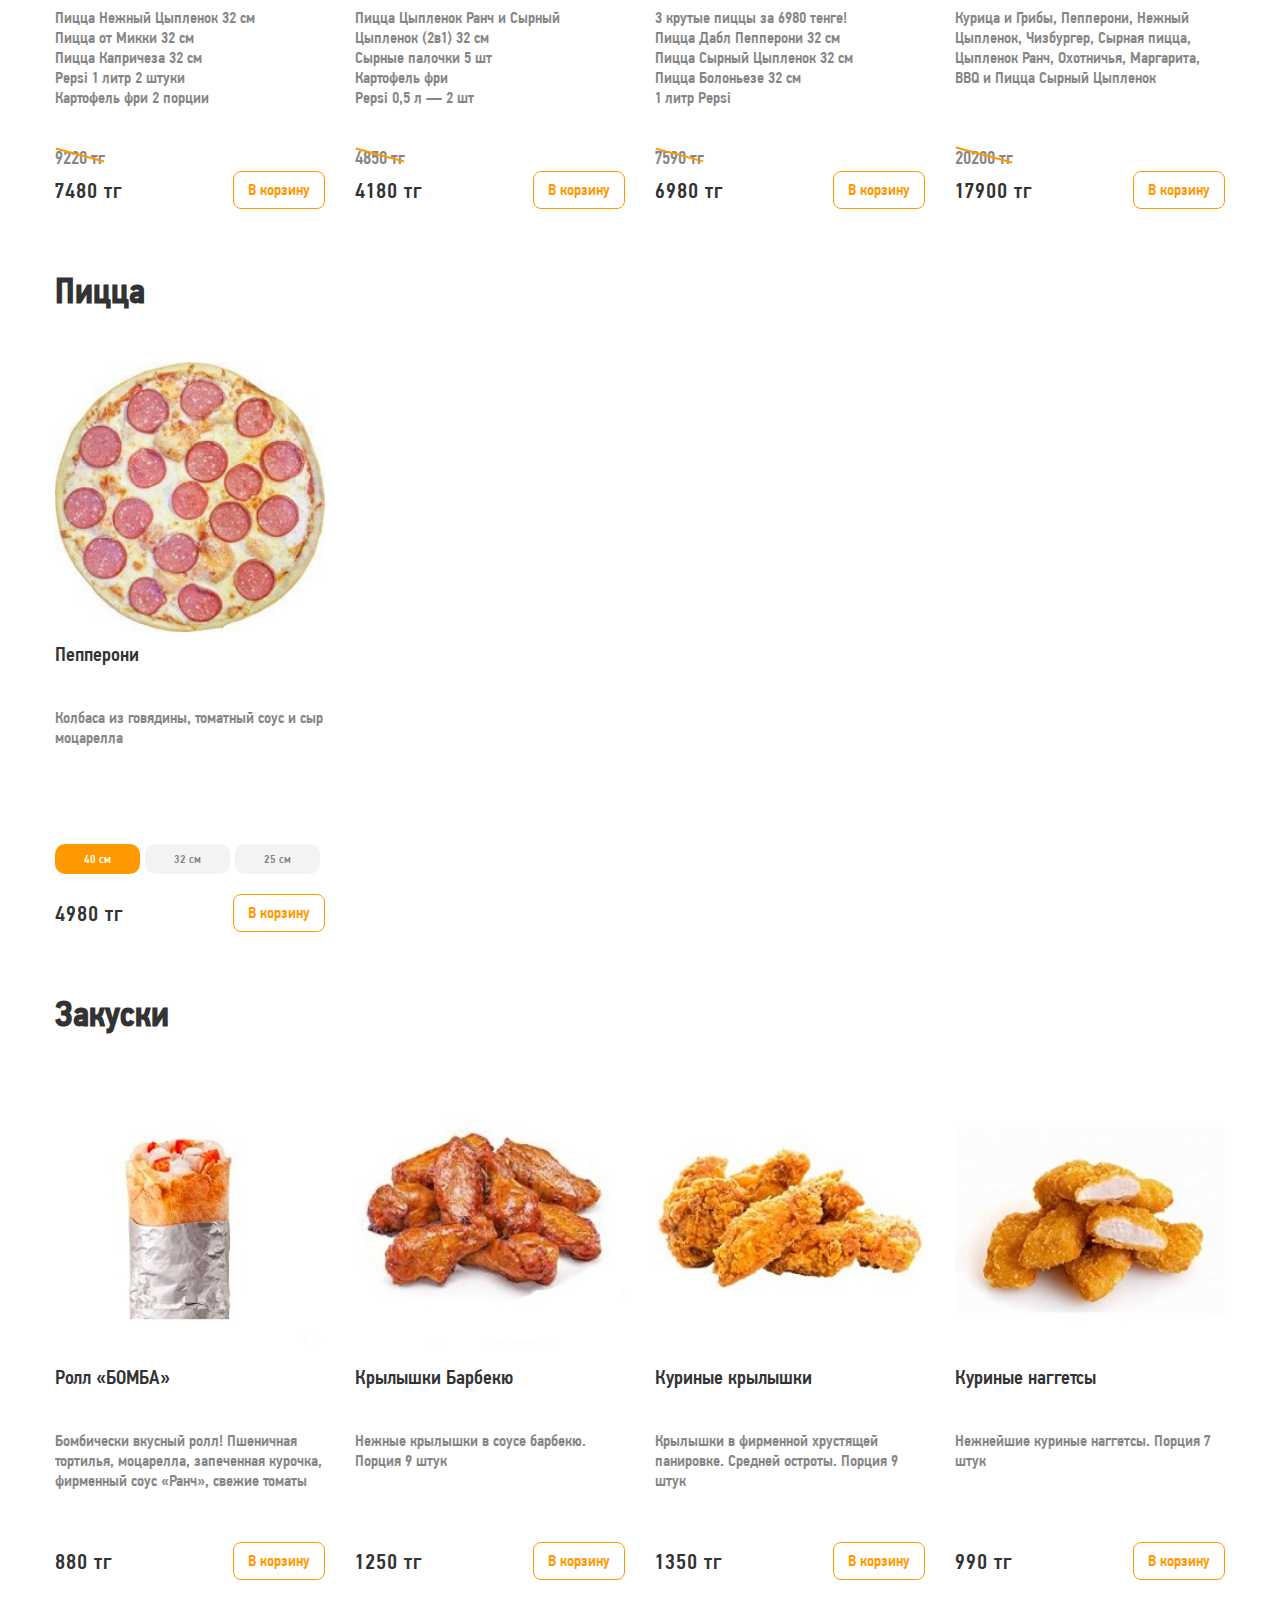
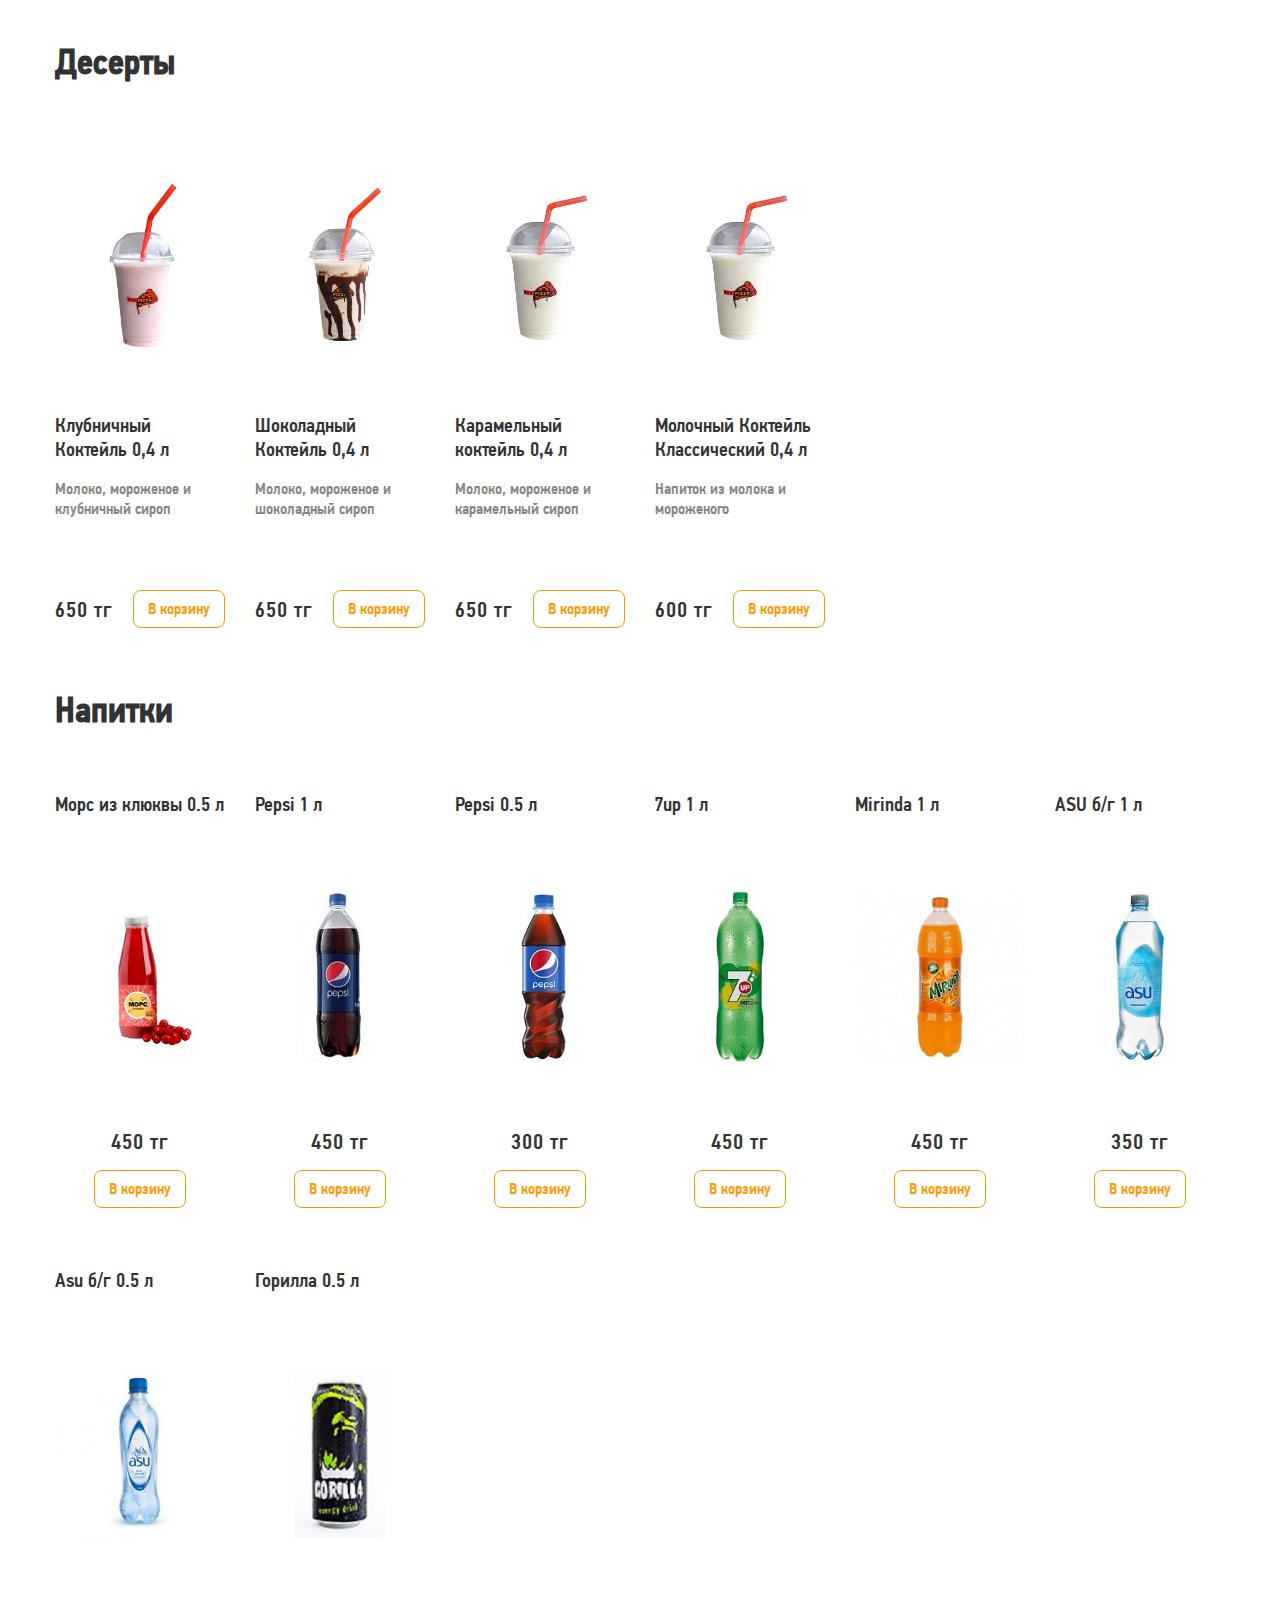
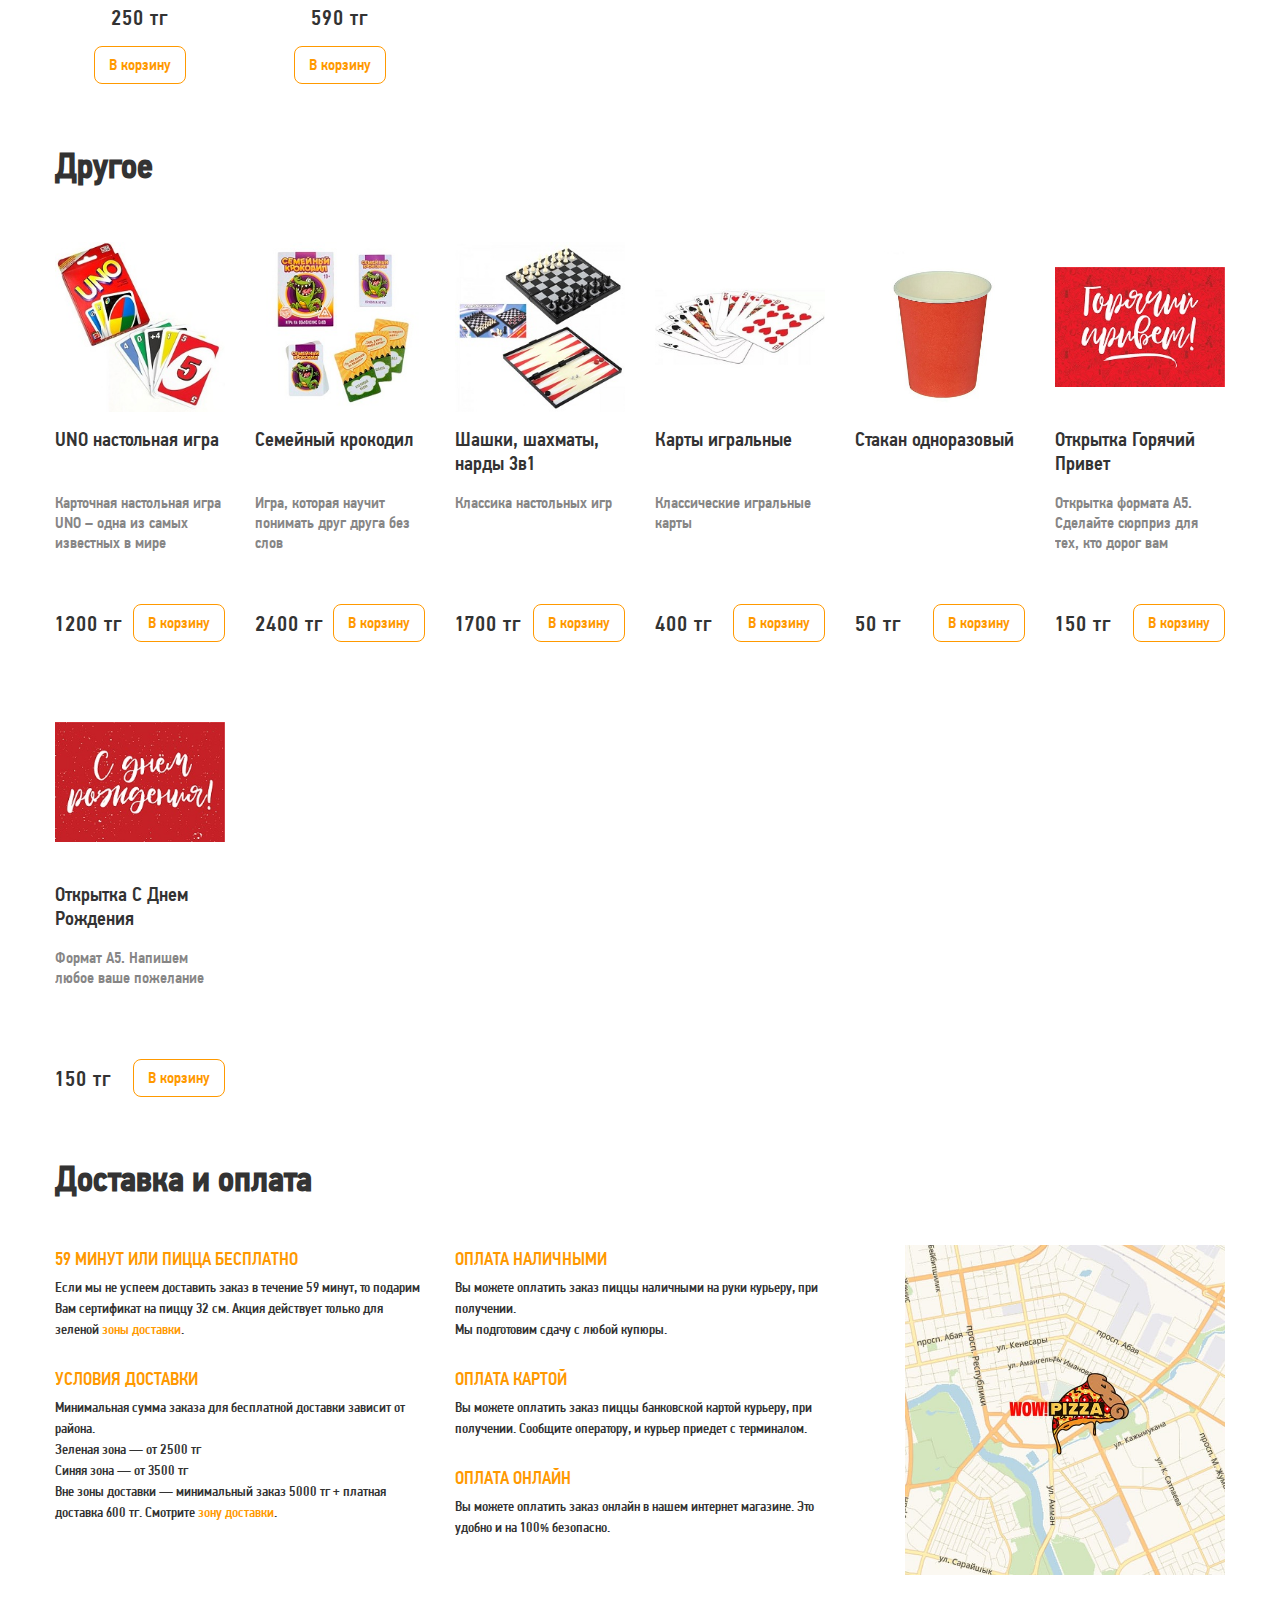
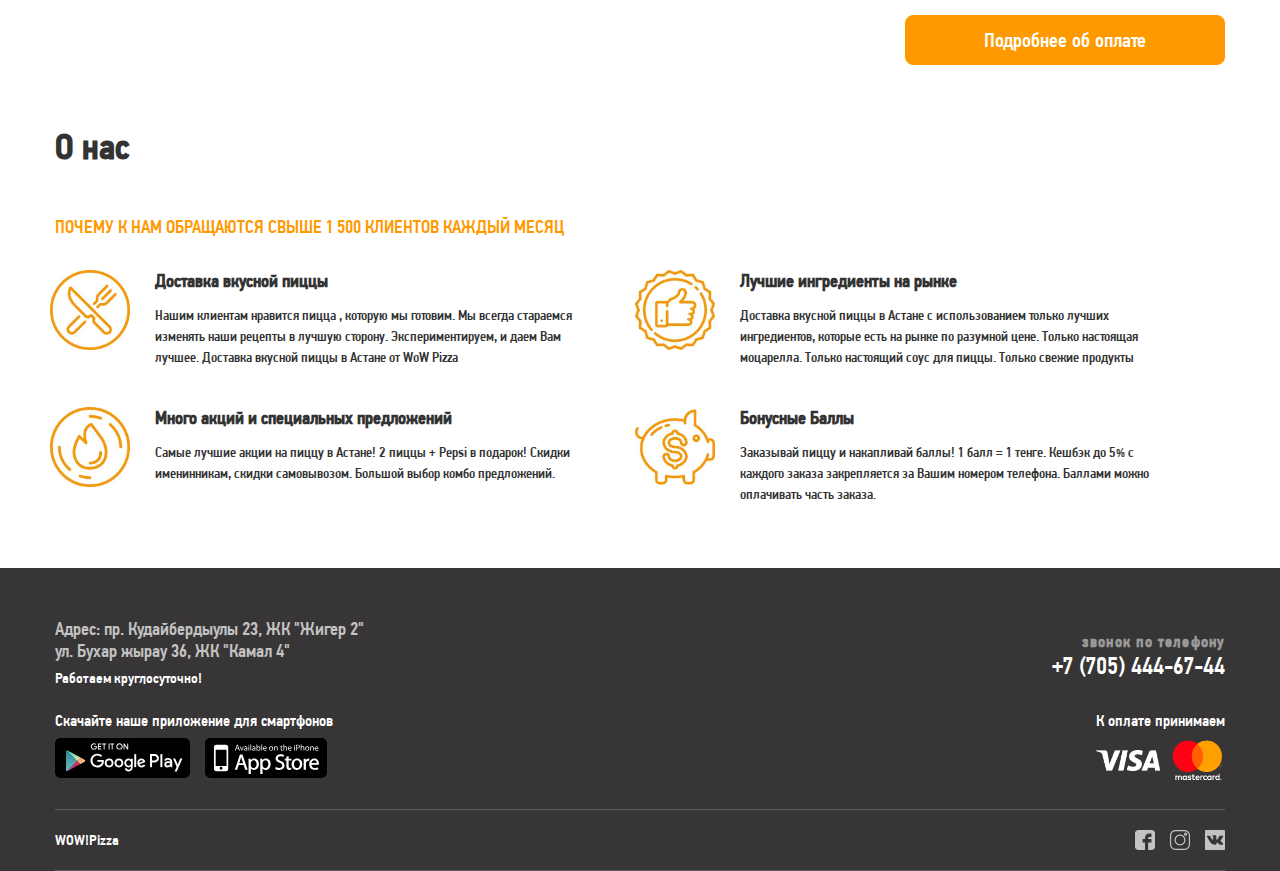
==== commit cd03339b: "added folder js, additional.css, fixed menu, pizza size, slider" ====
--- a/index.html
+++ b/index.html
@@ -1,11 +1,18 @@
 <!DOCTYPE html>
-<html lang="en">
+<html lang="ru">
 <head>
     <meta charset="UTF-8">
+    <script
+        src="https://code.jquery.com/jquery-3.5.1.min.js"
+        integrity="sha256-9/aliU8dGd2tb6OSsuzixeV4y/faTqgFtohetphbbj0="
+        crossorigin="anonymous">
+    </script>
     <link href="https://fonts.googleapis.com/css2?family=Roboto:ital,wght@0,400;0,500;0,700;1,300&display=swap" rel="stylesheet">
     <meta name="viewport" content="width=device-width, initial-scale=1.0">
+    <script src="js/owl.carousel.min.js"></script>
     <title>WoWPizza</title>
     <link rel="stylesheet" href="styles/style.css">
+    <link rel="stylesheet" href="styles/additional.css">
 </head>
 <body>
 
@@ -46,20 +53,23 @@
                         </div>
                     </div>
                 </div><!-- header__row -->
-
-                <div class="header__row" id="menu">
+            </div> <!-- header__inner -->
+        </div> <!-- container -->
+        <div id="head__fixed">
+            <div class="container">
+                <div class="header__row">
                     <div class="header__col header__nav">
-                        <a href="#" class="nav__link">Комбо</a>
-                        <a href="#" class="nav__link">Пицца</a>
-                        <a href="#" class="nav__link">Закуски</a>
-                        <a href="#" class="nav__link">Десерты</a>
-                        <a href="#" class="nav__link">Напитки</a>
-                        <a href="#" class="nav__link">Другое</a>
+                        <a href="#kombo" class="nav__link">Комбо</a>
+                        <a href="#pizza" class="nav__link">Пицца</a>
+                        <a href="#snacks" class="nav__link">Закуски</a>
+                        <a href="#desserts" class="nav__link">Десерты</a>
+                        <a href="#drinks" class="nav__link">Напитки</a>
+                        <a href="#others" class="nav__link">Другое</a>
                         <a href="#" class="nav__link">Акции</a>
                         <a href="#" class="nav__link">Контакты</a>
                         <a href="#" class="nav__link">О нас</a>
                     </div>
-
+        
                     <div class="header__col aic">
                         <div class="header__langs">
                             <div class="header__lang current">
@@ -69,12 +79,12 @@
                                 <a href="#">KZ</a>
                             </div>
                         </div>
-
+        
                         <div class="header__cart">
                             <div class="cart__count">0 тг</div>
                             <div class="cart__price">0 товаров</div>
                         </div>
-
+        
                         <div class="header__button btn btn--dark">
                             <a href="#">
                                 Корзина
@@ -82,16 +92,35 @@
                         </div>
                     </div>
                 </div> <!-- header__row -->
-            </div> <!-- header__inner -->
-        </div> <!-- container -->
+            </div>
+        </div>
     </header>
 
-    <div class="slider">
-        <!-- Coming soon -->
-        <img src="img/tovars/2018/11/Пепперони-в-подарок.jpg" alt="">
-    </div>
+    <script src="js/slider.js"></script>
+
+	<div class="carousel">
+        <ul class="carousel-inner">
+			<li>
+				<img src="img/tovars/2018/11/Пепперони-в-подарок.jpg" alt="">
+			</li>
+			<li>
+				<img src="img/tovars/2018/11/Пепси-в-подарок.jpg" alt="">
+			</li>
+			<li>
+				<img src="img/tovars/2020/04/Магнитик-в-подарок.jpg" alt="">
+			</li>
+			            
+		</ul> 
+	</div>  
+	<div class="carousel_mobile">
+		<div class="carousel_mobile_flex">
+			<img src="img/tovars/2018/11/Пепперони-в-подарок-м.jpg" alt="">
+			<img src="img/tovars/2018/11/Пепси-в-подарок-м.jpg" alt="">
+			<img src="img/tovars/2020/04/Магнитик-в-подарок-м.jpg" alt="">
+		</div>
+	</div>
     
-    <div class="product">
+    <div class="product" id="kombo">
         <div class="container">
             <div class="product__title title">
                 <h2>Комбо</h2>
@@ -110,7 +139,7 @@
                         3 пиццы 32 см. за 4980 тенге!<br>
                         Пицца «Маргарита» 32 см<br>
                         Пицца «Пепперони» 32 см<br>
-                        Пицца «Сырная» 32 см<br>
+                        Пицца «Сырная» 32 см
                     </p>
                     <div class="product__old_price">
                         5490 тг
@@ -127,187 +156,186 @@
 
                 <div class="product__item">
                     <div class="product__img">
-                        <img src="img/tovars/2018/11/Трио-комбо.jpg" alt="Kombo">
-                    </div>
-                    <h3 class="product__name">
-                        Комбо «Трио»
+                        <img src="https://wowpizza.kz/wp-content/uploads/2018/11/Комбо-9999-1.jpg" alt="Kombo">
+                    </div>
+                    <h3 class="product__name">
+                        Комбо «9999»
                     </h3>
                     <p class="product__desc">
-                        Три самые популярные и вкусные пиццы по супер цене от Вау Пицца!<br>
-                        3 пиццы 32 см. за 4980 тенге!<br>
-                        Пицца «Маргарита» 32 см<br>
-                        Пицца «Пепперони» 32 см<br>
-                        Пицца «Сырная» 32 см<br>
+                        Пицца Пепперони 32 см<br>
+                        Супермясная пицца 32 см<br>
+                        Пицца 4 сезона 32 см<br>
+                        Пицца Курица и Грибы 32 см<br>
+                        Картофель фри 1 порция<br>
+                        Pepsi 2 литра<br>
+                        Куриные Крылышки 9 шт
                     </p>
                     <div class="product__old_price">
-                        5490 тг
-                    </div>
-                    <div class="product__cart">
-                        <div class="product__price">
-                            4980 тг
-                        </div>
-                        <div class="product__btn btn">
-                            В корзину
-                        </div>
-                    </div>
-                </div>
-
-                <div class="product__item">
-                    <div class="product__img">
-                        <img src="img/tovars/2018/11/Трио-комбо.jpg" alt="Kombo">
-                    </div>
-                    <h3 class="product__name">
-                        Комбо «Трио»
+                        12060 тг
+                    </div>
+                    <div class="product__cart">
+                        <div class="product__price">
+                            9999 тг
+                        </div>
+                        <div class="product__btn btn">
+                            В корзину
+                        </div>
+                    </div>
+                </div>
+
+                <div class="product__item">
+                    <div class="product__img">
+                        <img src="https://wowpizza.kz/wp-content/uploads/2018/11/Мортал-Комбо.jpg" alt="Kombo">
+                    </div>
+                    <h3 class="product__name">
+                        Мортал Комбо
                     </h3>
                     <p class="product__desc">
-                        Три самые популярные и вкусные пиццы по супер цене от Вау Пицца!<br>
-                        3 пиццы 32 см. за 4980 тенге!<br>
-                        Пицца «Маргарита» 32 см<br>
-                        Пицца «Пепперони» 32 см<br>
-                        Пицца «Сырная» 32 см<br>
+                        Пицца пепперони 32 см<br>
+                        Пицца сырная 32 см<br>
+                        Салат «Греческий»<br>
+                        Порция картофеля фри<br>
+                        Сырные палочки<br>
+                        1 литр Pepsi
                     </p>
                     <div class="product__old_price">
-                        5490 тг
-                    </div>
-                    <div class="product__cart">
-                        <div class="product__price">
-                            4980 тг
-                        </div>
-                        <div class="product__btn btn">
-                            В корзину
-                        </div>
-                    </div>
-                </div>
-
-                <div class="product__item">
-                    <div class="product__img">
-                        <img src="img/tovars/2018/11/Трио-комбо.jpg" alt="Kombo">
-                    </div>
-                    <h3 class="product__name">
-                        Комбо «Трио»
+                        7230 тг
+                    </div>
+                    <div class="product__cart">
+                        <div class="product__price">
+                            5980 тг
+                        </div>
+                        <div class="product__btn btn">
+                            В корзину
+                        </div>
+                    </div>
+                </div>
+
+                <div class="product__item">
+                    <div class="product__img">
+                        <img src="https://wowpizza.kz/wp-content/uploads/2018/11/Комбо-8-вкусов.jpg" alt="Kombo">
+                    </div>
+                    <h3 class="product__name">
+                        Комбо «8 вкусов»
                     </h3>
                     <p class="product__desc">
-                        Три самые популярные и вкусные пиццы по супер цене от Вау Пицца!<br>
-                        3 пиццы 32 см. за 4980 тенге!<br>
-                        Пицца «Маргарита» 32 см<br>
-                        Пицца «Пепперони» 32 см<br>
-                        Пицца «Сырная» 32 см<br>
+                        Супер комбо!<br>
+                        2 пиццы  32 см = 8 вкусов<br>
+                        16 кусков пиццы с восемью разными начинками!<br>
+                        Пицца 4 сезона 32 см<br>
+                        Пицца Кавабанга 32 см<br>
+                        Литр Pepsi
                     </p>
                     <div class="product__old_price">
-                        5490 тг
-                    </div>
-                    <div class="product__cart">
-                        <div class="product__price">
-                            4980 тг
-                        </div>
-                        <div class="product__btn btn">
-                            В корзину
-                        </div>
-                    </div>
-                </div>
-
-                <div class="product__item">
-                    <div class="product__img">
-                        <img src="img/tovars/2018/11/Трио-комбо.jpg" alt="Kombo">
-                    </div>
-                    <h3 class="product__name">
-                        Комбо «Трио»
+                        5510 тг
+                    </div>
+                    <div class="product__cart">
+                        <div class="product__price">
+                            4480 тг
+                        </div>
+                        <div class="product__btn btn">
+                            В корзину
+                        </div>
+                    </div>
+                </div>
+
+                <div class="product__item">
+                    <div class="product__img">
+                        <img src="https://wowpizza.kz/wp-content/uploads/2019/08/Комбо-для-друзей-н.jpg" alt="Kombo">
+                    </div>
+                    <h3 class="product__name">
+                        Комбо Для Друзей
                     </h3>
                     <p class="product__desc">
-                        Три самые популярные и вкусные пиццы по супер цене от Вау Пицца!<br>
-                        3 пиццы 32 см. за 4980 тенге!<br>
-                        Пицца «Маргарита» 32 см<br>
-                        Пицца «Пепперони» 32 см<br>
-                        Пицца «Сырная» 32 см<br>
+                        Пицца Нежный Цыпленок 32 см<br>
+                        Пицца от Микки 32 см<br>
+                        Пицца Капричеза 32 см<br>
+                        Pepsi 1 литр 2 штуки<br>
+                        Картофель фри 2 порции<br>
                     </p>
                     <div class="product__old_price">
-                        5490 тг
-                    </div>
-                    <div class="product__cart">
-                        <div class="product__price">
-                            4980 тг
-                        </div>
-                        <div class="product__btn btn">
-                            В корзину
-                        </div>
-                    </div>
-                </div>
-
-                <div class="product__item">
-                    <div class="product__img">
-                        <img src="img/tovars/2018/11/Трио-комбо.jpg" alt="Kombo">
-                    </div>
-                    <h3 class="product__name">
-                        Комбо «Трио»
+                        9220 тг
+                    </div>
+                    <div class="product__cart">
+                        <div class="product__price">
+                            7480 тг
+                        </div>
+                        <div class="product__btn btn">
+                            В корзину
+                        </div>
+                    </div>
+                </div>
+
+                <div class="product__item">
+                    <div class="product__img">
+                        <img src="https://wowpizza.kz/wp-content/uploads/2019/08/Комбо-для-двоих-2.jpg" alt="Kombo">
+                    </div>
+                    <h3 class="product__name">
+                        Комбо для Двоих
                     </h3>
                     <p class="product__desc">
-                        Три самые популярные и вкусные пиццы по супер цене от Вау Пицца!<br>
-                        3 пиццы 32 см. за 4980 тенге!<br>
-                        Пицца «Маргарита» 32 см<br>
-                        Пицца «Пепперони» 32 см<br>
-                        Пицца «Сырная» 32 см<br>
+                        Пицца Цыпленок Ранч и Сырный Цыпленок (2в1) 32 см<br>
+                        Сырные палочки 5 шт<br>
+                        Картофель фри<br>
+                        Pepsi 0,5 л — 2 шт<br>
                     </p>
                     <div class="product__old_price">
-                        5490 тг
-                    </div>
-                    <div class="product__cart">
-                        <div class="product__price">
-                            4980 тг
-                        </div>
-                        <div class="product__btn btn">
-                            В корзину
-                        </div>
-                    </div>
-                </div>
-
-                <div class="product__item">
-                    <div class="product__img">
-                        <img src="img/tovars/2018/11/Трио-комбо.jpg" alt="Kombo">
-                    </div>
-                    <h3 class="product__name">
-                        Комбо «Трио»
+                        4850 тг
+                    </div>
+                    <div class="product__cart">
+                        <div class="product__price">
+                            4180 тг
+                        </div>
+                        <div class="product__btn btn">
+                            В корзину
+                        </div>
+                    </div>
+                </div>
+
+                <div class="product__item">
+                    <div class="product__img">
+                        <img src="https://wowpizza.kz/wp-content/uploads/2019/09/Убойное-комбо.jpg" alt="Kombo">
+                    </div>
+                    <h3 class="product__name">
+                        Комбо «Убойное Трио»
                     </h3>
                     <p class="product__desc">
-                        Три самые популярные и вкусные пиццы по супер цене от Вау Пицца!<br>
-                        3 пиццы 32 см. за 4980 тенге!<br>
-                        Пицца «Маргарита» 32 см<br>
-                        Пицца «Пепперони» 32 см<br>
-                        Пицца «Сырная» 32 см<br>
+                        3 крутые пиццы за 6980 тенге! <br>
+                        Пицца Дабл Пепперони 32 см<br>
+                        Пицца Сырный Цыпленок 32 см<br>
+                        Пицца Болоньезе 32 см<br>
+                        1 литр Pepsi
                     </p>
                     <div class="product__old_price">
-                        5490 тг
-                    </div>
-                    <div class="product__cart">
-                        <div class="product__price">
-                            4980 тг
-                        </div>
-                        <div class="product__btn btn">
-                            В корзину
-                        </div>
-                    </div>
-                </div>
-
-
-                <div class="product__item">
-                    <div class="product__img">
-                        <img src="img/tovars/2018/11/Трио-комбо.jpg" alt="Kombo">
-                    </div>
-                    <h3 class="product__name">
-                        Комбо «Трио»
+                        7590 тг
+                    </div>
+                    <div class="product__cart">
+                        <div class="product__price">
+                            6980 тг
+                        </div>
+                        <div class="product__btn btn">
+                            В корзину
+                        </div>
+                    </div>
+                </div>
+
+
+                <div class="product__item">
+                    <div class="product__img">
+                        <img src="https://wowpizza.kz/wp-content/uploads/2019/09/комбо-пати-min.jpg" alt="Kombo">
+                    </div>
+                    <h3 class="product__name">
+                        Комбо «Пати» 10 крутых пицц
                     </h3>
                     <p class="product__desc">
-                        Три самые популярные и вкусные пиццы по супер цене от Вау Пицца!<br>
-                        3 пиццы 32 см. за 4980 тенге!<br>
-                        Пицца «Маргарита» 32 см<br>
-                        Пицца «Пепперони» 32 см<br>
-                        Пицца «Сырная» 32 см<br>
+                        Курица и Грибы, Пепперони, Нежный Цыпленок, Чизбургер, Сырная пицца, Цыпленок Ранч, Охотничья, Маргарита, BBQ и Пицца Сырный Цыпленок
                     </p>
                     <div class="product__old_price">
-                        5490 тг
-                    </div>
-                    <div class="product__cart">
-                        <div class="product__price">
-                            4980 тг
+                        20200 тг
+                    </div>
+                    <div class="product__cart">
+                        <div class="product__price">
+                            17900 тг
                         </div>
                         <div class="product__btn btn">
                             В корзину
@@ -321,14 +349,14 @@
 
 
     <!-- Pizza -->
-    <div class="product">
+    <div class="product" id="pizza">
         <div class="container">
             <div class="product__title title">
                 <h4>Пицца</h4>
             </div>
             <div class="product__inner">
 
-                <div class="product__item">
+                <div class="product__item pizza">
                     <div class="product__img">
                         <img src="img/tovars/2018/11/Пепперони.jpg" alt="Pizza">
                     </div>
@@ -339,9 +367,9 @@
                         Колбаса из говядины, томатный соус и сыр моцарелла
                     </p>
                     <div class="product__size">
-                        <div class="product__size_button lg active">40 см</div>
-                        <div class="product__size_button md">32 см</div>
-                        <div class="product__size_button xs">25 см</div>
+                        <div class="lg active">40 см</div>
+                        <div class="md">32 см</div>
+                        <div class="xs">25 см</div>
                     </div>
                     <div class="product__cart">
                         <div class="product__price">
@@ -359,7 +387,7 @@
 
 
     <!-- Snacks -->
-    <div class="product">
+    <div class="product" id="snacks">
         <div class="container">
             <div class="product__title title">
                 <h4>Закуски</h4>
@@ -452,7 +480,7 @@
 
 
     <!-- Desserts -->
-    <div class="product">
+    <div class="product" id="desserts">
         <div class="container">
             <div class="product__title title">
                 <h4>Десерты</h4>
@@ -546,8 +574,8 @@
     </div><!-- product -->
 
 
-    <!-- Napitki -->
-    <div class="product">
+    <!-- Drinks -->
+    <div class="product" id="drinks">
         <div class="container">
             <div class="product__title title">
                 <h4>Напитки</h4>
@@ -699,7 +727,7 @@
 
 
     <!-- Others -->
-    <div class="product">
+    <div class="product" id="others">
         <div class="container">
             <div class="product__title title">
                 <h4>Другое</h4>
@@ -1020,23 +1048,46 @@
                     </div>
                 </div>
 
-                <div class="footer__col">
-                    <div class="app">
-                        <div class="app__text">
+                <div class="footer__mb">
+                    <div class="footer__app">
+                        <div class="footer__text">
                             Скачайте наше приложение для смартфонов
                         </div>
                         <div class="app__links">
+                            <a href="#" target="_blank" class="mr15">
+                                <img src="img/android.svg" alt="Android" class="footer__img">
+                            </a>
                             <a href="#" target="_blank">
-                                <img src="img/android.svg" alt="Android">
+                                <img src="img/ios.svg" alt="IOS" class="footer__img">
                             </a>
                         </div>
                     </div>
-                    <div class="card"></div>
+                    <div class="card">
+                        <div class="footer__text">
+                            К оплате принимаем
+                        </div>
+                        <a href="#" target="_blank">
+                            <img src="img/visa.png" alt="VISA" class="card__img">
+                        </a>
+                    </div>
+                </div>
+
+                <div class="footer__mb aic">
+                    <span class="site__name">
+                        WOW!Pizza
+                    </span>
+
+                    <div class="social__box">
+                        <a href="#" target="_blank"><img src="img/fb.svg" class="social__icon"></a>
+                        <a href="#" target="_blank"><img src="img/ig.svg" class="social__icon"></a>
+                        <a href="#" target="_blank"><img src="img/vk.svg" class="social__icon"></a>
+                    </div>
                 </div>
             </div> <!-- footer__row -->
         </div> <!-- container -->
     </footer>
 
+    <script src="js/index.js"></script>
 
 </body>
 </html>--- a/styles/style.css
+++ b/styles/style.css
@@ -72,6 +72,11 @@
     align-items: center;
 }
 
+.mr15 {
+    display: block;
+    margin-right: 15px;
+}
+
 .delivery__zone {
     color: #f90;
 }
@@ -86,6 +91,7 @@
 .header__inner {
     display: flex;
     flex-direction: column;
+    margin-bottom: 100px;
 }
 
 .header__row {
@@ -168,9 +174,27 @@
     margin-top: 15px;
 }
 
+.head__fixed {
+    position: absolute;
+    top: 80px;
+    left: 0;
+    z-index: 98;
+    width: 100%;
+    background: #fff;
+}
+
 .header__nav {
     padding: 20px 0;
     align-items: center;
+}
+
+.fixed {
+    position: fixed;
+    top: 0px;
+    box-shadow: 0 2px 10px 0 rgba(0,0,0,.3);
+    z-index: 98;
+    width: 100%;
+    background: #fff;
 }
 
 .nav__link {
@@ -245,25 +269,17 @@
 }
 
 
-/* Slider =================================*/
-
-.slider {
-    width: 100%;
-    box-sizing: border-box;
-    overflow: hidden;
-    position: relative;
-    height: 340px;
-    display: block;
-}
-
-.slider img {
-    display: block;
-    margin: 0 auto;
-    height: 340px;
-}
-
-
 /* Product =================================*/
+
+.product {
+	border-top: 55px solid transparent;
+	margin-top: -55px;
+	padding: 0px; /* паддинги - без проблем */
+	-moz-background-clip: padding;
+	-webkit-background-clip: padding-box;
+	background-clip: padding-box;
+}
+
 
 .product__title {
     margin: 60px 0 0;
@@ -281,9 +297,16 @@
     padding: 0 15px;
 }
 
+.product__img {
+    display: flex;
+    align-items: center;
+    justify-content: center;
+    width: 100%;
+    height: 270px;
+}
+
 .product__img img {
     width: 100%;
-    height: 350;
 }
 
 .product__name {
@@ -298,6 +321,7 @@
 
 .product__desc {
     color: #878686;
+    height: 120px;
     font-size: 16px;
     line-height: 20px;
     overflow: hidden;
@@ -348,7 +372,7 @@
     margin-bottom: 20px;
 }
 
-.product__size_button {
+.product__size div {
     background: #f3f3f3;
     display: block;
     float: left;
@@ -528,6 +552,50 @@
     font-weight: 500;
 }
 
+.footer__mb {
+    display: flex;
+    justify-content: space-between;
+    padding: 20px 0;
+    border-bottom: 1px solid rgba(255,255,255,.2);;
+}
+
+.app__links {
+    display: flex;
+}
+
+.footer__text {
+    color: #fff;
+    font-size: 16px;
+    margin: 0 0 5px;
+}
+
+.footer__img {
+    display: block;
+    margin: 0;
+    height: 40px;
+}
+
+.card__img {
+    margin: 0;
+    height: 45px;
+}
+
+.site__name {
+    font-size: 1.1em;
+    line-height: 20px;
+}
+
+.social__box {
+    display: flex;
+}
+
+.social__box img {
+    display: block;
+    margin-left: 15px;
+    width: 20px;
+    opacity: .7;
+}
+
 
 
 
--- a/styles/additional.css
+++ b/styles/additional.css
@@ -0,0 +1,78 @@
+.carousel {
+    box-sizing: border-box;
+    overflow: hidden;
+    position: relative;
+    height: 340px;
+    display: block;
+}
+.carousel-inner {
+    position: absolute;
+    top: 0;
+    left: 0;
+    height: 100%;
+    width: 100%;
+    list-style: none;
+    margin: 0;
+    padding: 0;
+}
+.carousel-inner img {
+    width: 100%;
+    height: 100%;
+    border-radius: 10px;
+}
+ 
+.carousel-inner > li {
+    box-sizing: border-box;
+    height: 100%;
+    margin: 0 auto;
+    text-align: center;
+    border-radius: 10px;
+}
+.carousel-active .carousel-inner > li {
+    position: absolute;
+    width: 70%;
+}
+.carousel-active .carousel-inner.animate {
+    transition: left .3s linear;
+}
+.carousel-control {
+    border: 0;
+    color: #000;
+    cursor: pointer;
+    position: absolute;
+    background: rgba(255,255,255, .5);
+    width: 12%;
+    border: none;
+    z-index: 1;
+}
+.carousel-control:hover, .carousel-control:focus {
+    background: rgba(255,255,255, .7);
+    color: #000;
+}
+.carousel-control.prev {
+    top: 0;
+    left: 0;
+    bottom: 0;
+    outline: none;
+    font-size: 52px;
+    font-weight: bold;
+}
+.carousel-control.next {
+    top: 0;
+    right: 0;
+    bottom: 0;
+    outline: none;
+    z-index: 10;
+    font-size: 52px;
+    font-weight: bold;
+}
+.carousel-control.next img {
+    z-index: 0;
+}
+
+.carousel_mobile {
+    display: none;
+}
+.showcartMobFixed {
+    display: none;
+}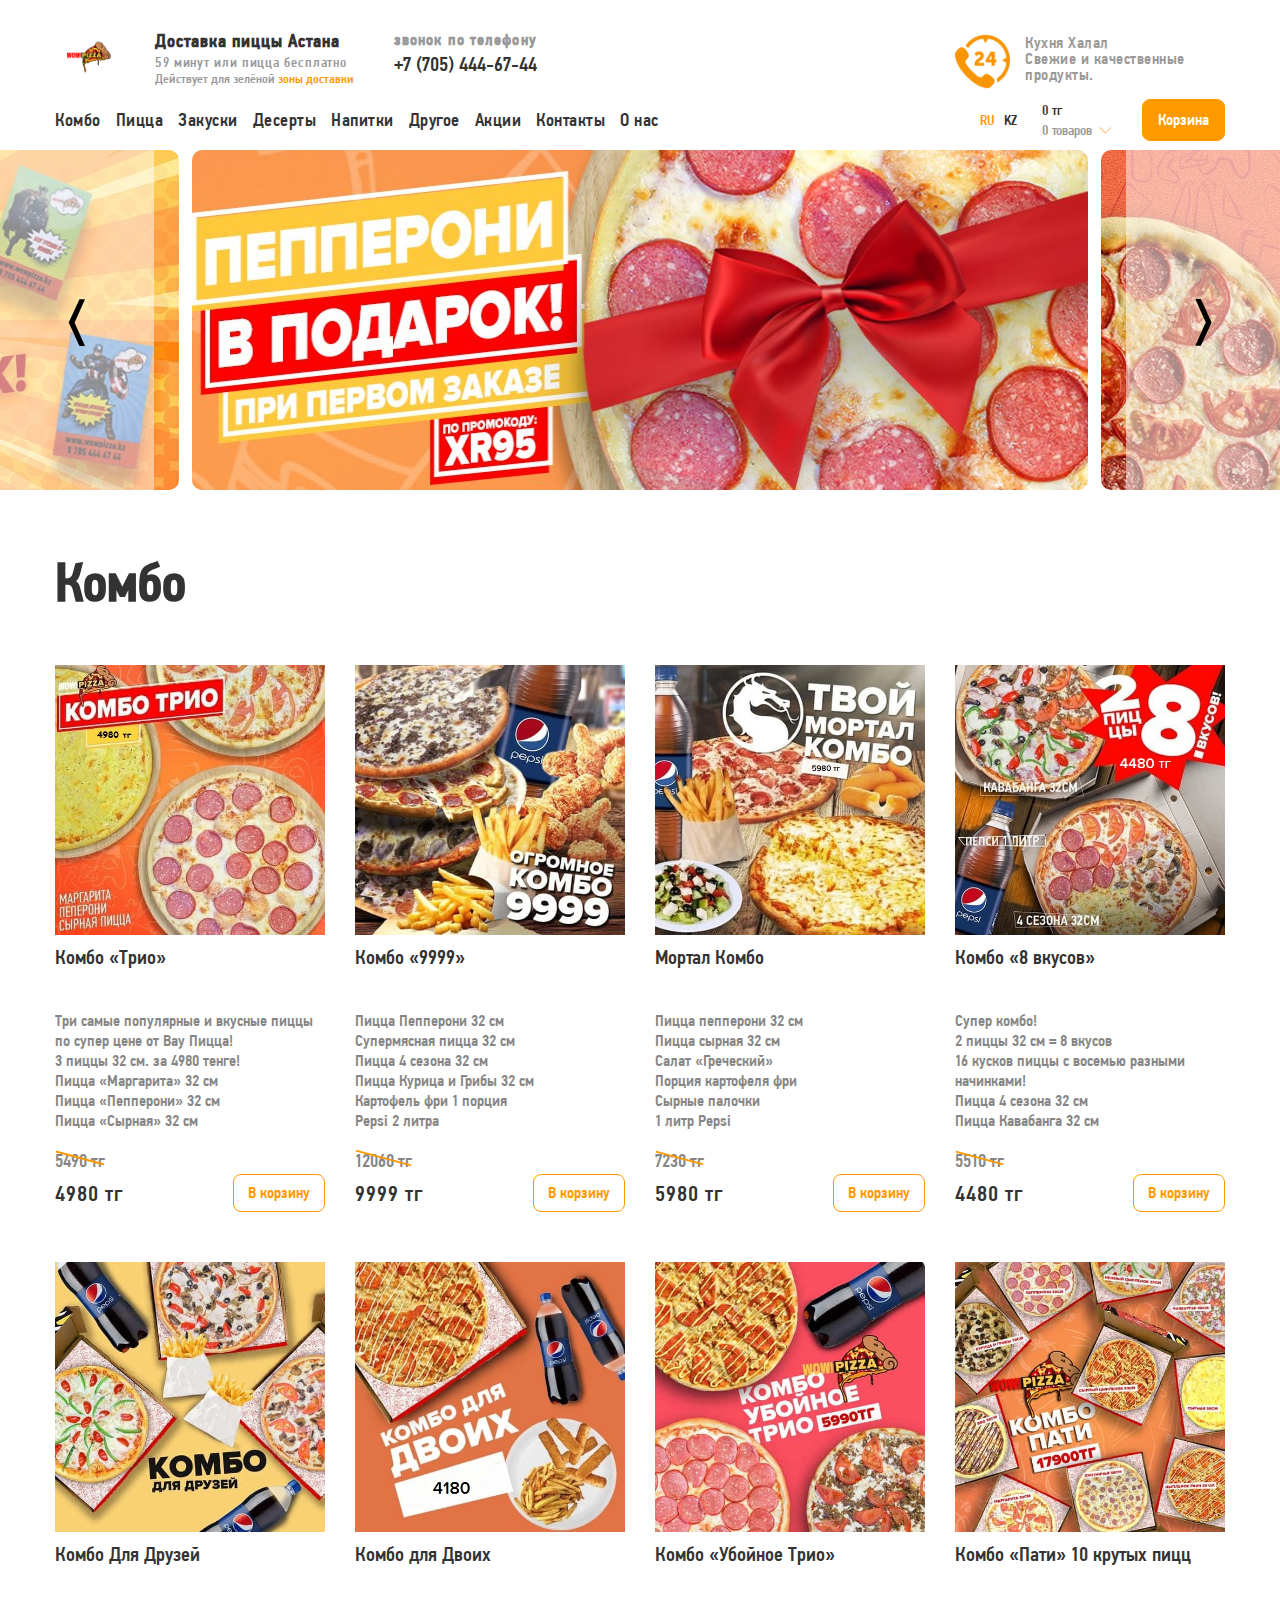
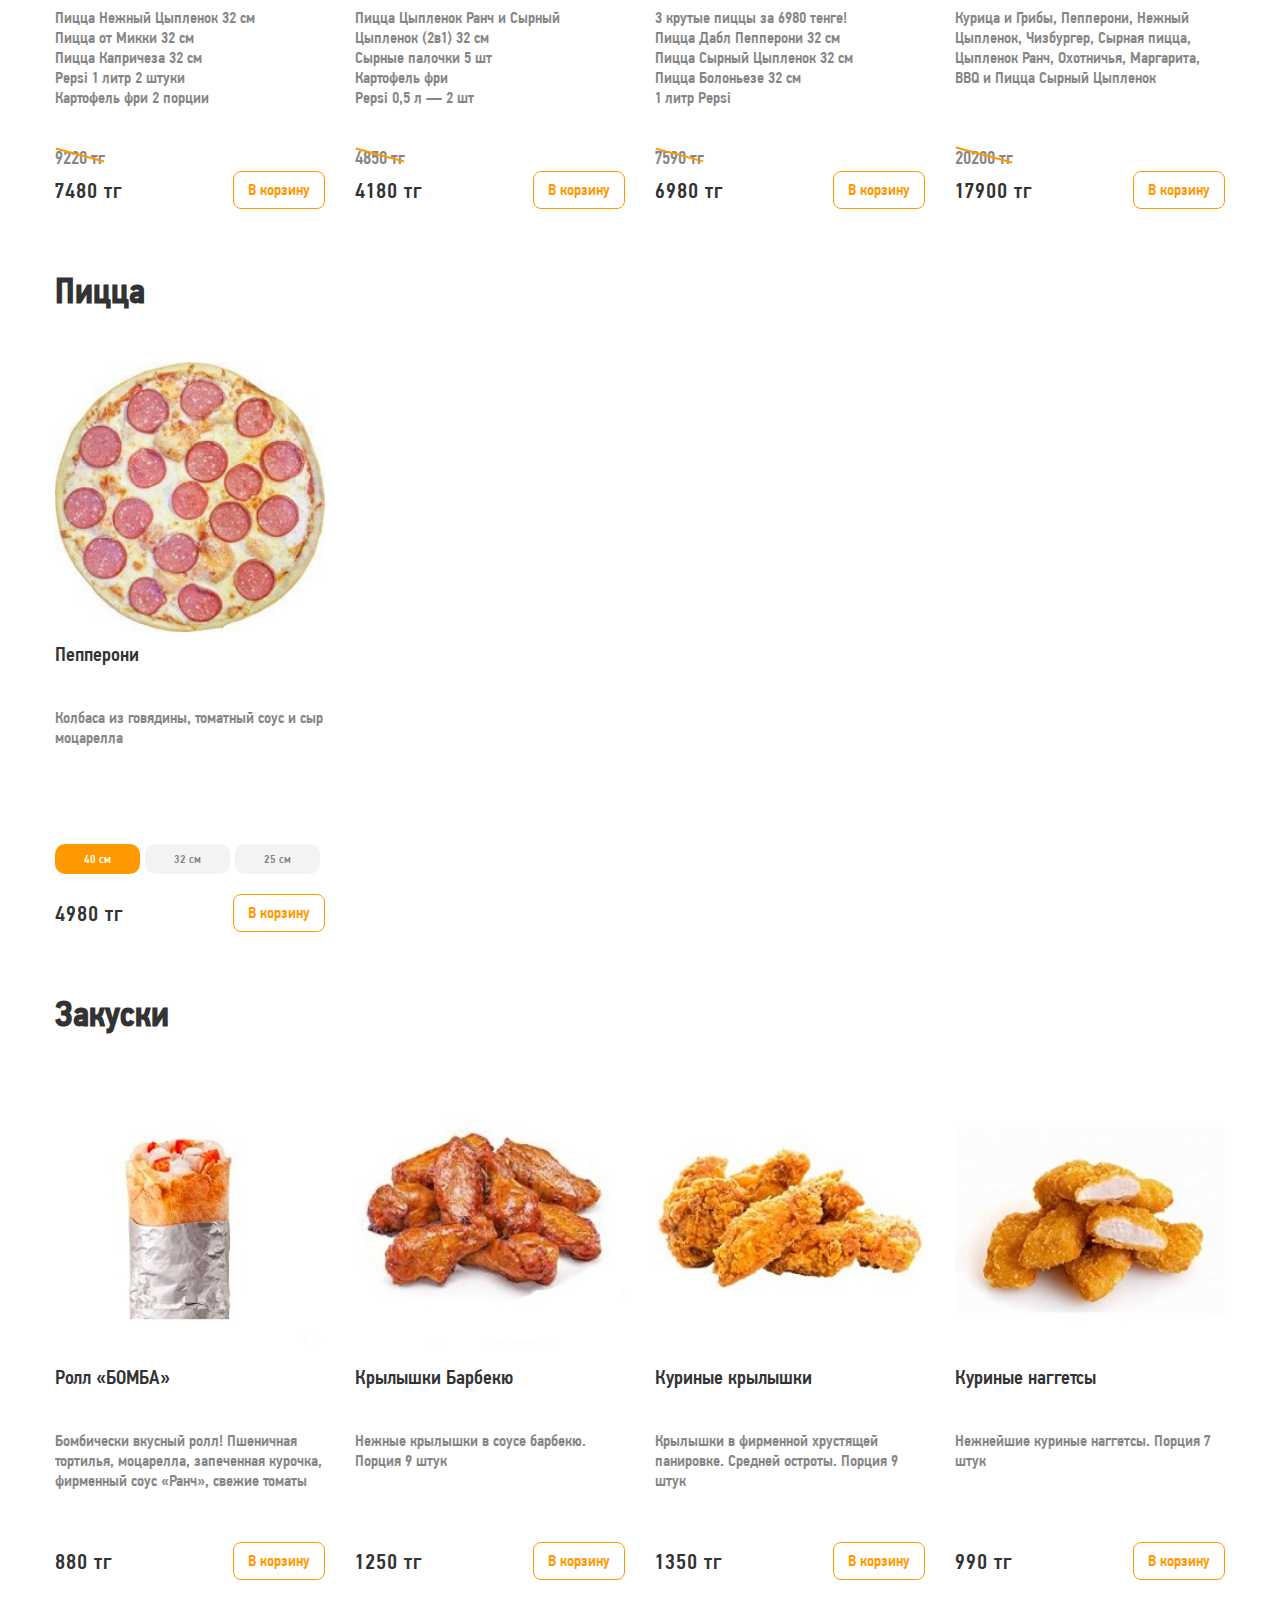
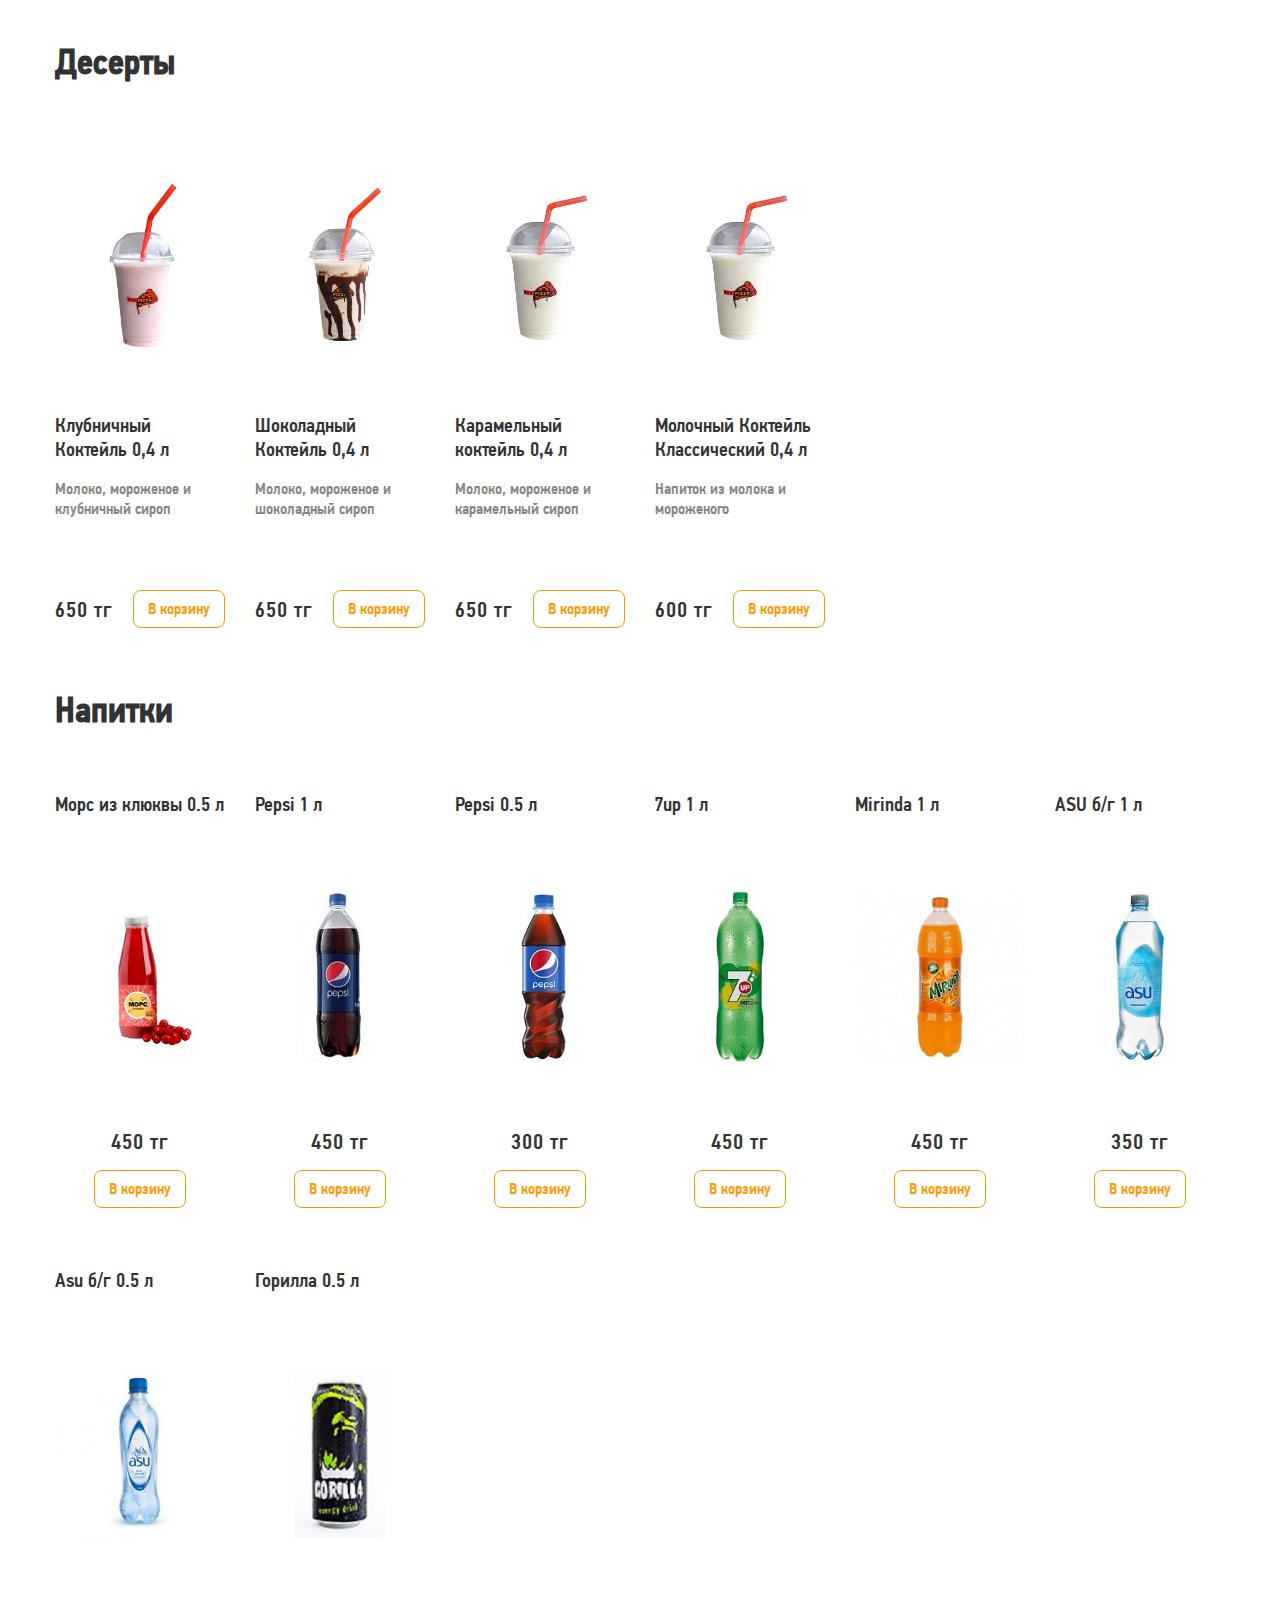
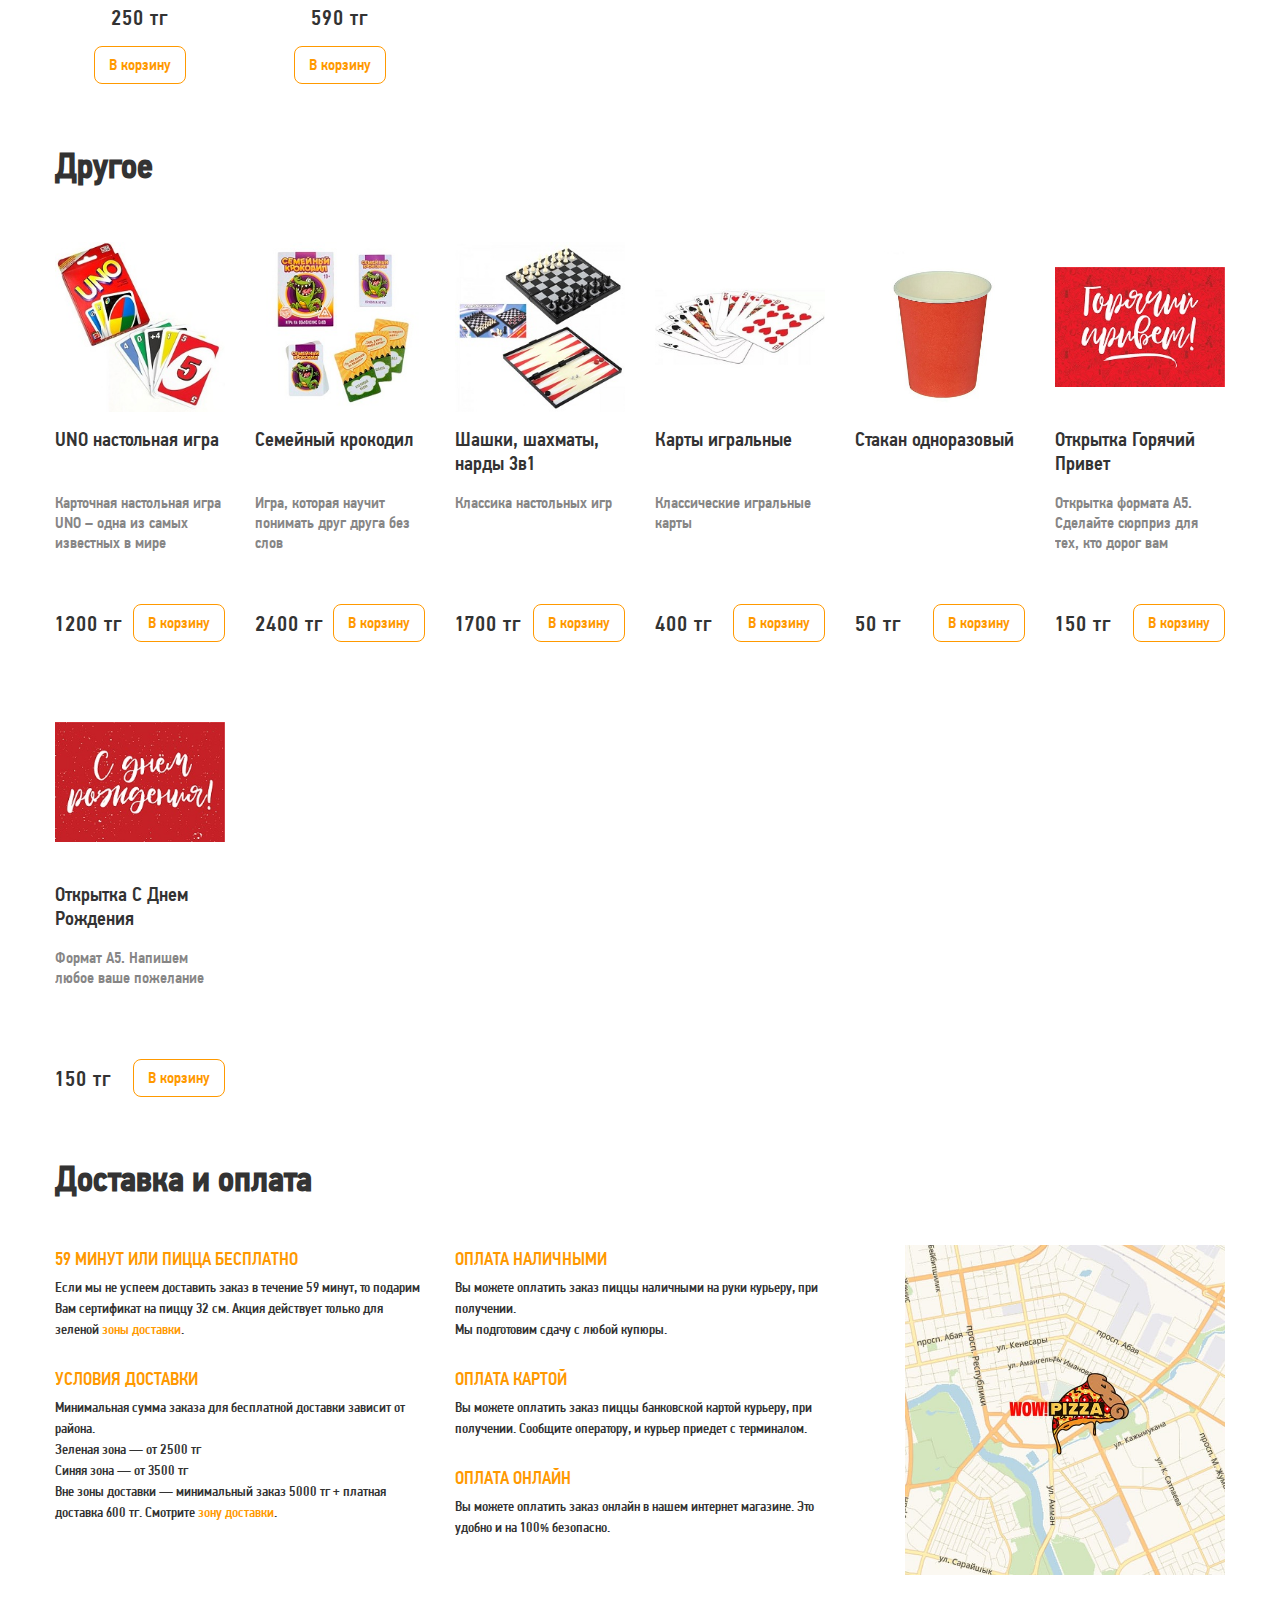
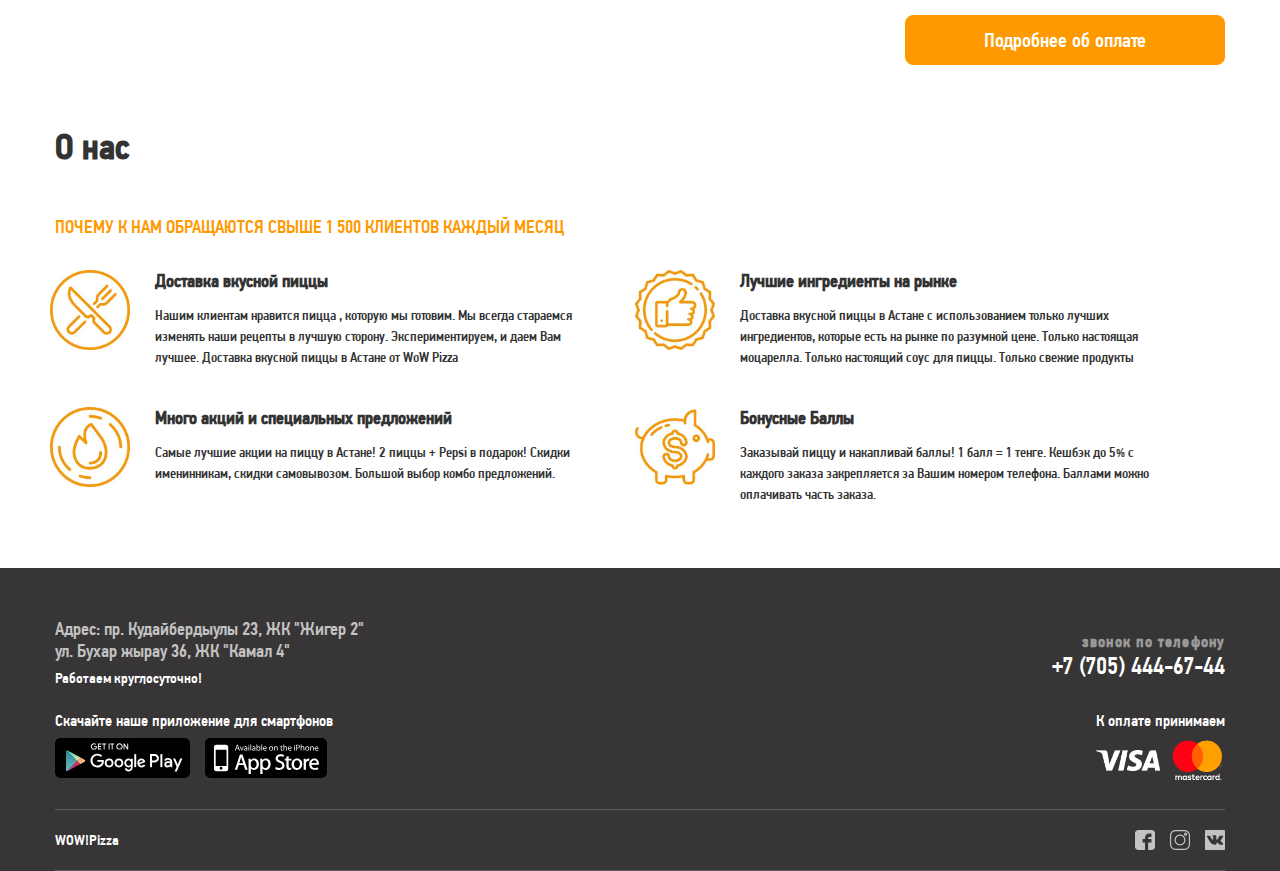
==== commit bb1d60ff: "kombo img links" ====
--- a/index.html
+++ b/index.html
@@ -156,7 +156,7 @@
 
                 <div class="product__item">
                     <div class="product__img">
-                        <img src="https://wowpizza.kz/wp-content/uploads/2018/11/Комбо-9999-1.jpg" alt="Kombo">
+                        <img src="img/tovars/2018/11/Комбо-9999-1.jpg" alt="Kombo">
                     </div>
                     <h3 class="product__name">
                         Комбо «9999»
@@ -185,7 +185,7 @@
 
                 <div class="product__item">
                     <div class="product__img">
-                        <img src="https://wowpizza.kz/wp-content/uploads/2018/11/Мортал-Комбо.jpg" alt="Kombo">
+                        <img src="img/tovars/2018/11/Мортал-Комбо.jpg" alt="Kombo">
                     </div>
                     <h3 class="product__name">
                         Мортал Комбо
@@ -213,7 +213,7 @@
 
                 <div class="product__item">
                     <div class="product__img">
-                        <img src="https://wowpizza.kz/wp-content/uploads/2018/11/Комбо-8-вкусов.jpg" alt="Kombo">
+                        <img src="img/tovars/2018/11/Комбо-8-вкусов.jpg" alt="Kombo">
                     </div>
                     <h3 class="product__name">
                         Комбо «8 вкусов»
@@ -241,7 +241,7 @@
 
                 <div class="product__item">
                     <div class="product__img">
-                        <img src="https://wowpizza.kz/wp-content/uploads/2019/08/Комбо-для-друзей-н.jpg" alt="Kombo">
+                        <img src="img/tovars/2019/08/Комбо-для-друзей-н.jpg" alt="Kombo">
                     </div>
                     <h3 class="product__name">
                         Комбо Для Друзей
@@ -268,7 +268,7 @@
 
                 <div class="product__item">
                     <div class="product__img">
-                        <img src="https://wowpizza.kz/wp-content/uploads/2019/08/Комбо-для-двоих-2.jpg" alt="Kombo">
+                        <img src="img/tovars/2019/08/Комбо-для-двоих-2.jpg" alt="Kombo">
                     </div>
                     <h3 class="product__name">
                         Комбо для Двоих
@@ -294,7 +294,7 @@
 
                 <div class="product__item">
                     <div class="product__img">
-                        <img src="https://wowpizza.kz/wp-content/uploads/2019/09/Убойное-комбо.jpg" alt="Kombo">
+                        <img src="img/tovars/2019/09/Убойное-комбо.jpg" alt="Kombo">
                     </div>
                     <h3 class="product__name">
                         Комбо «Убойное Трио»
@@ -322,7 +322,7 @@
 
                 <div class="product__item">
                     <div class="product__img">
-                        <img src="https://wowpizza.kz/wp-content/uploads/2019/09/комбо-пати-min.jpg" alt="Kombo">
+                        <img src="img/tovars/2019/09/комбо-пати-min.jpg" alt="Kombo">
                     </div>
                     <h3 class="product__name">
                         Комбо «Пати» 10 крутых пицц
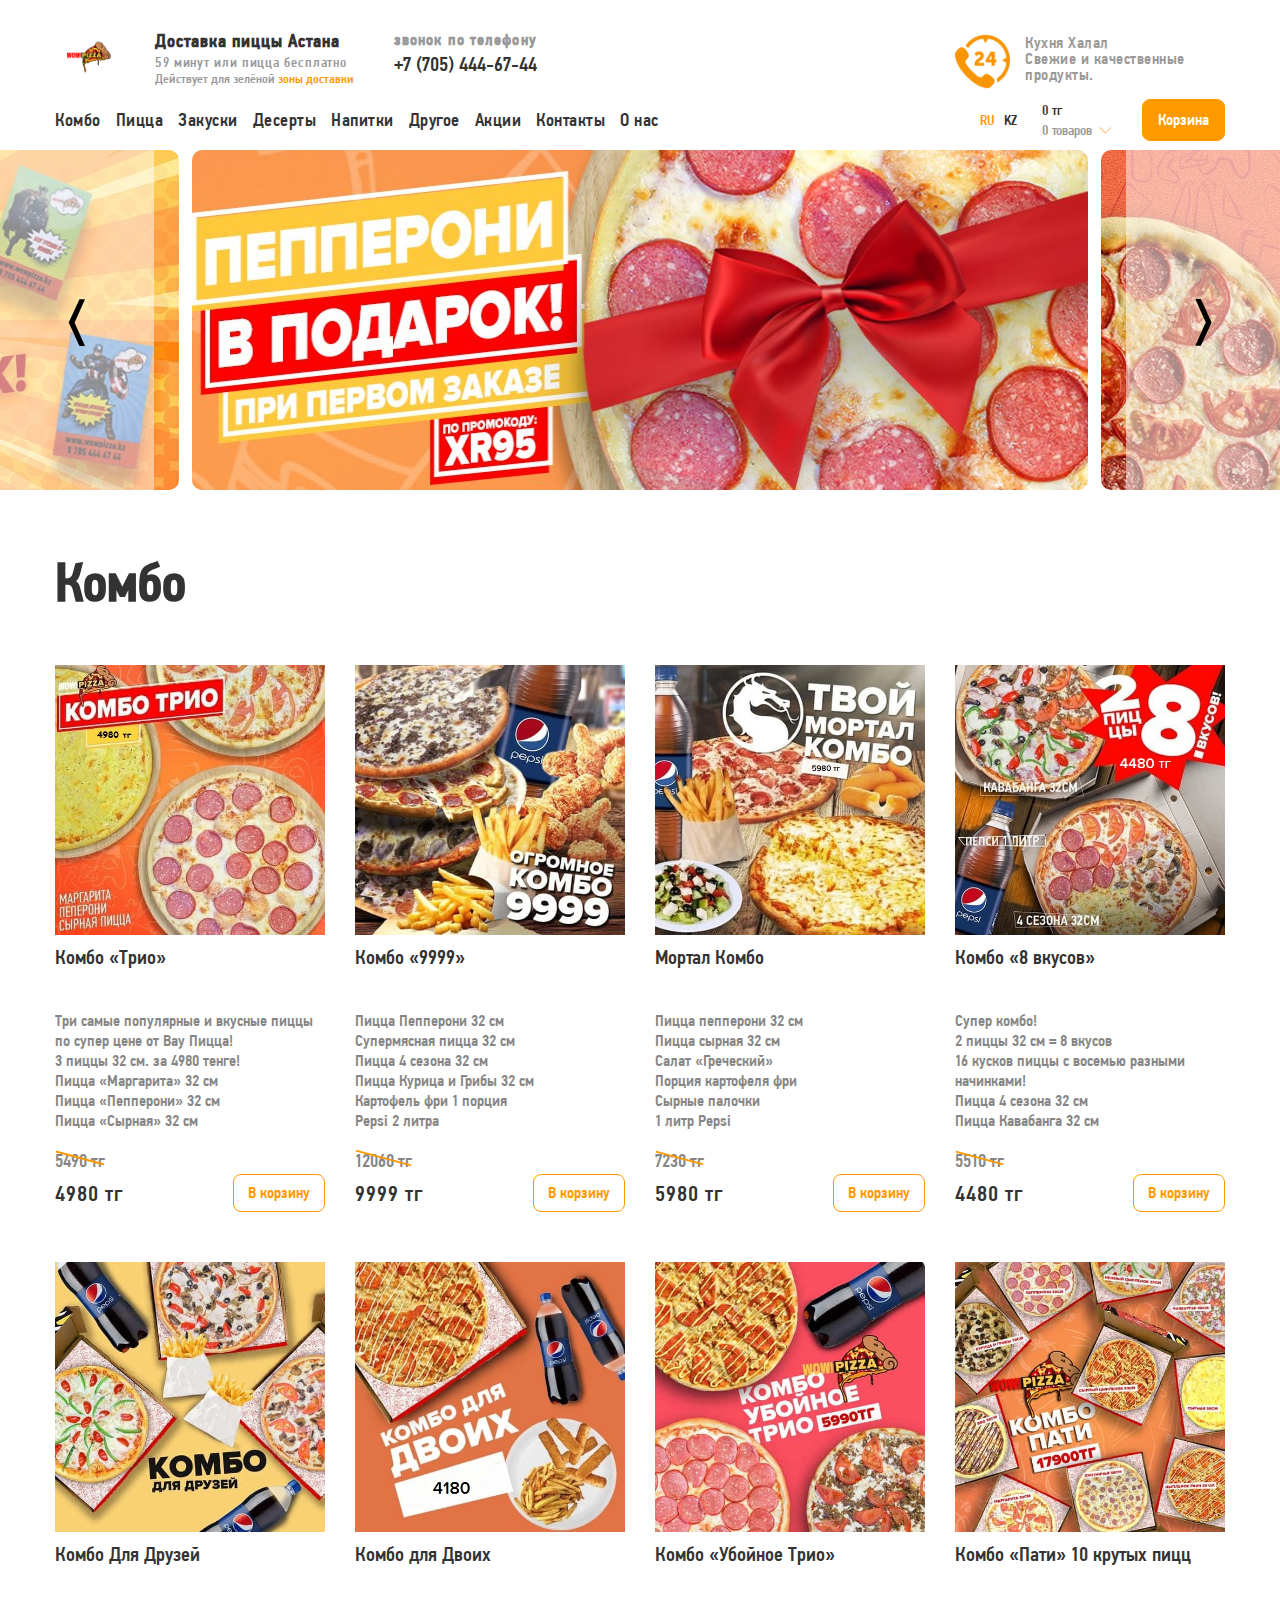
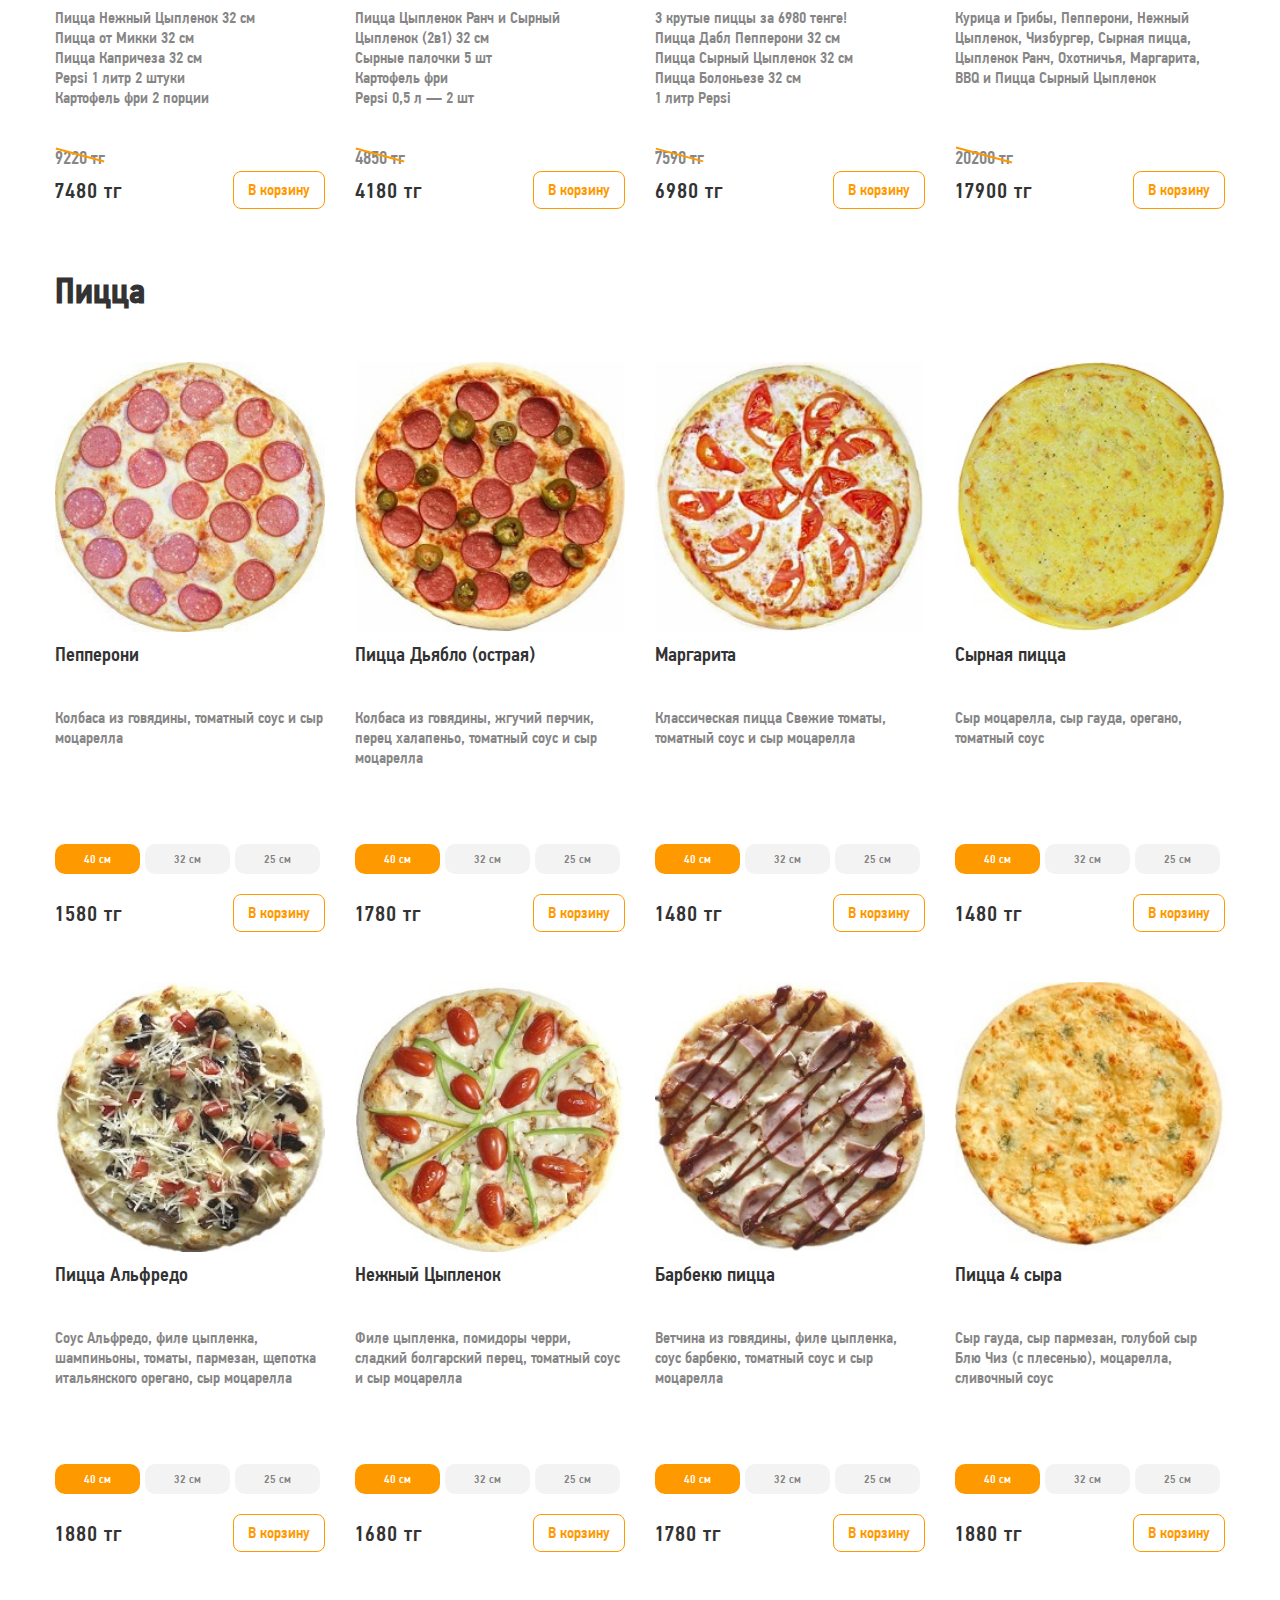
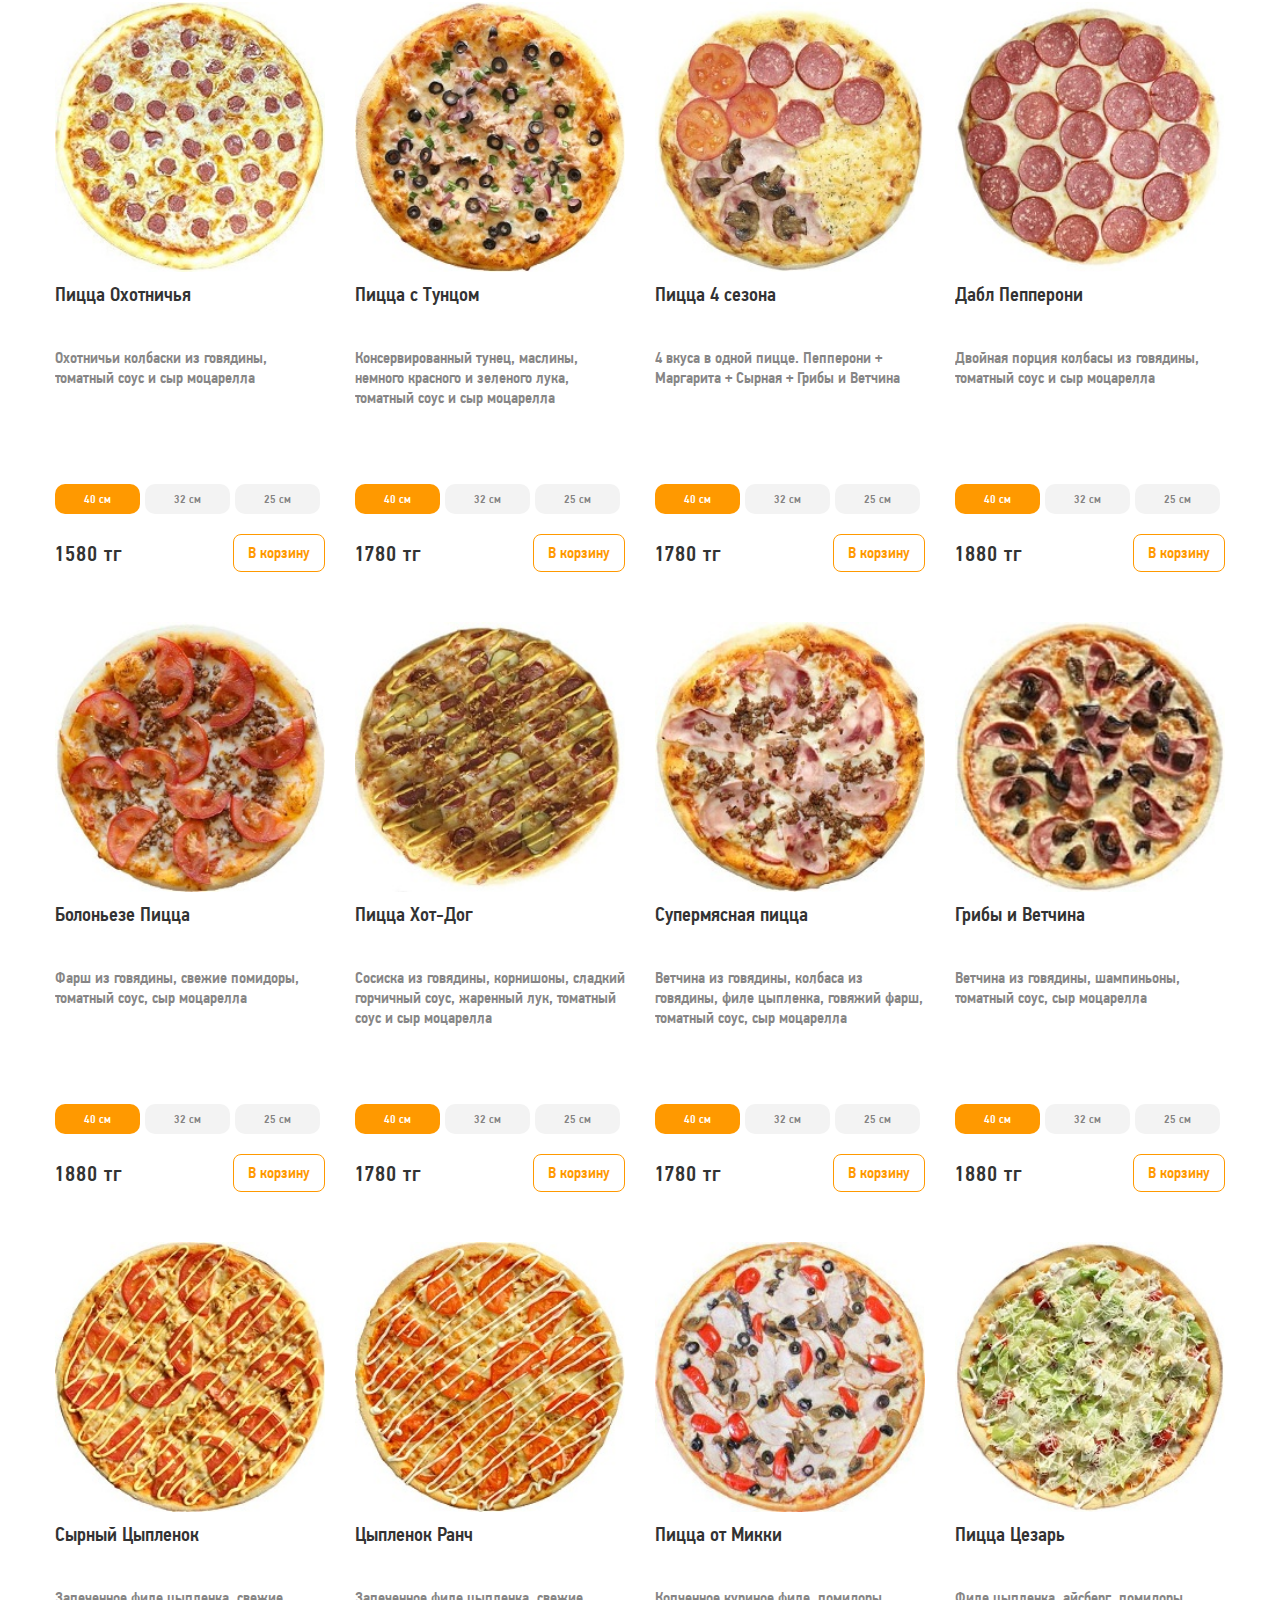
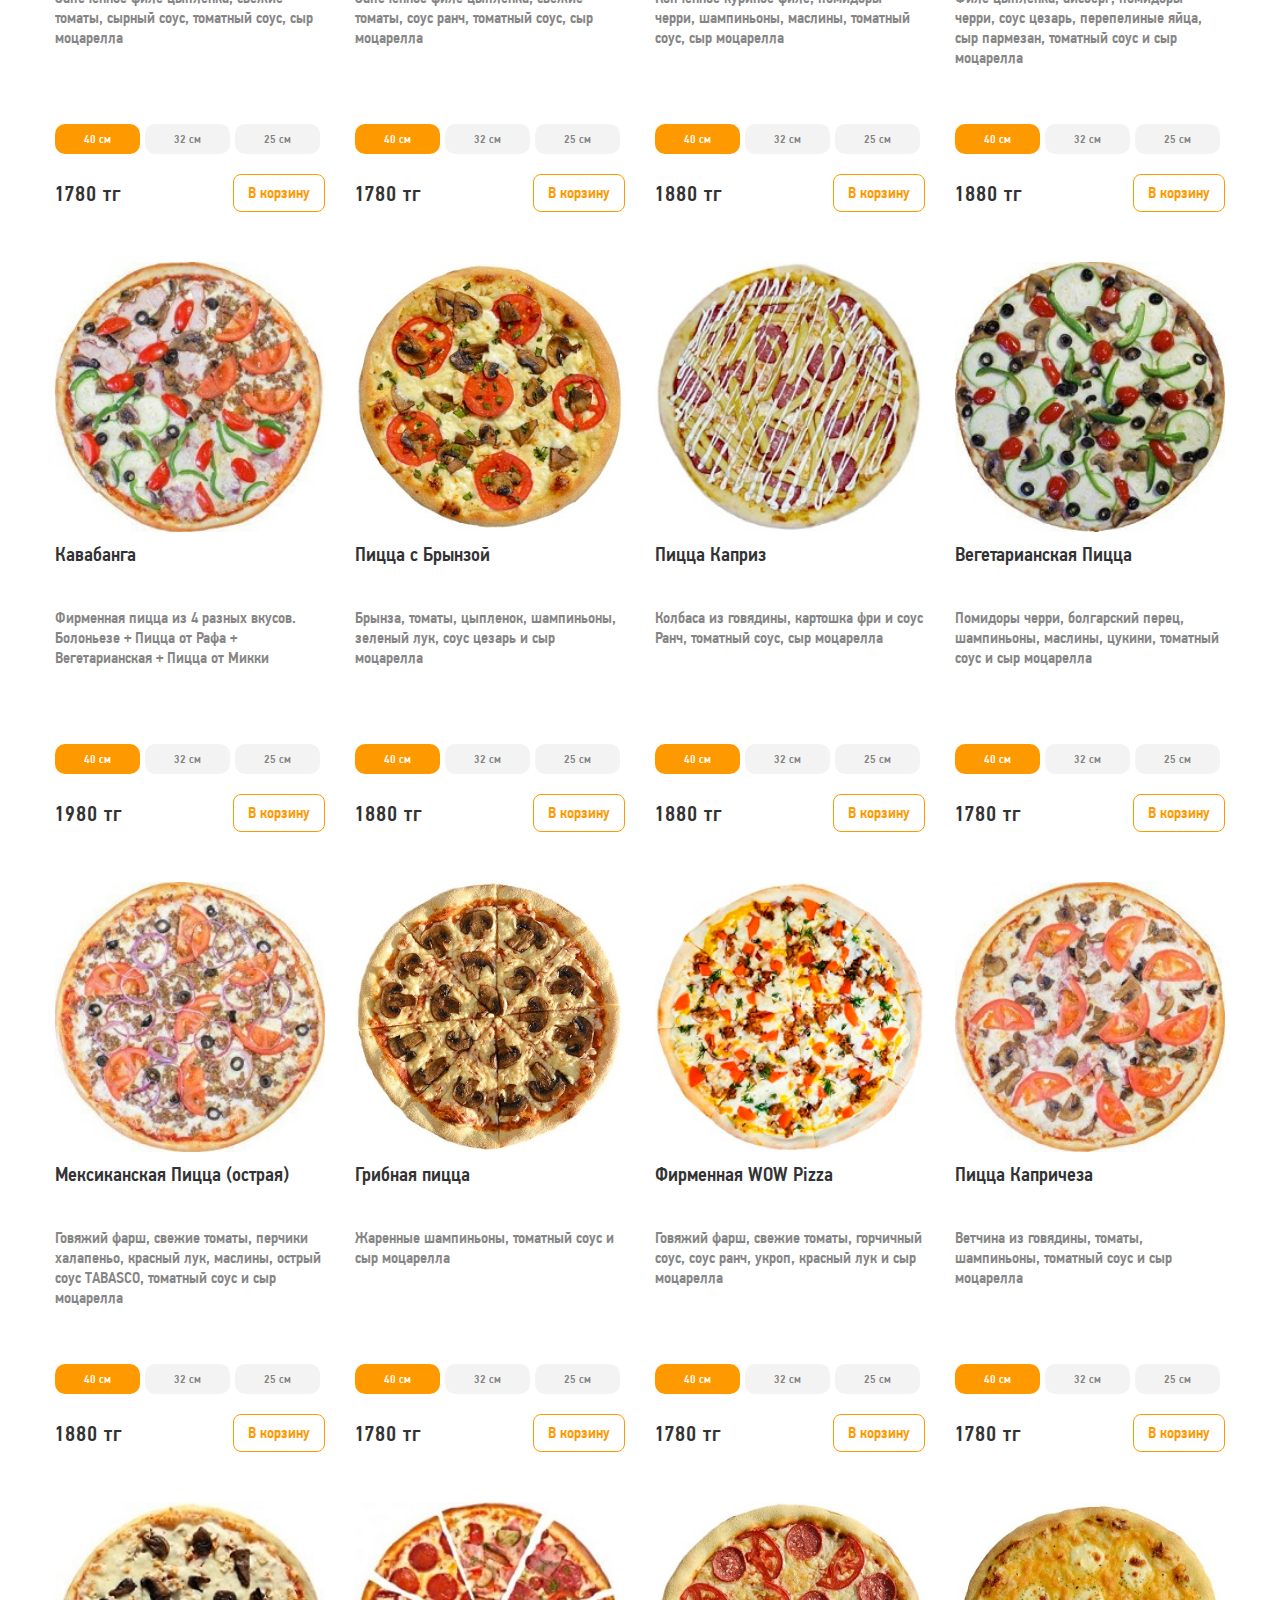
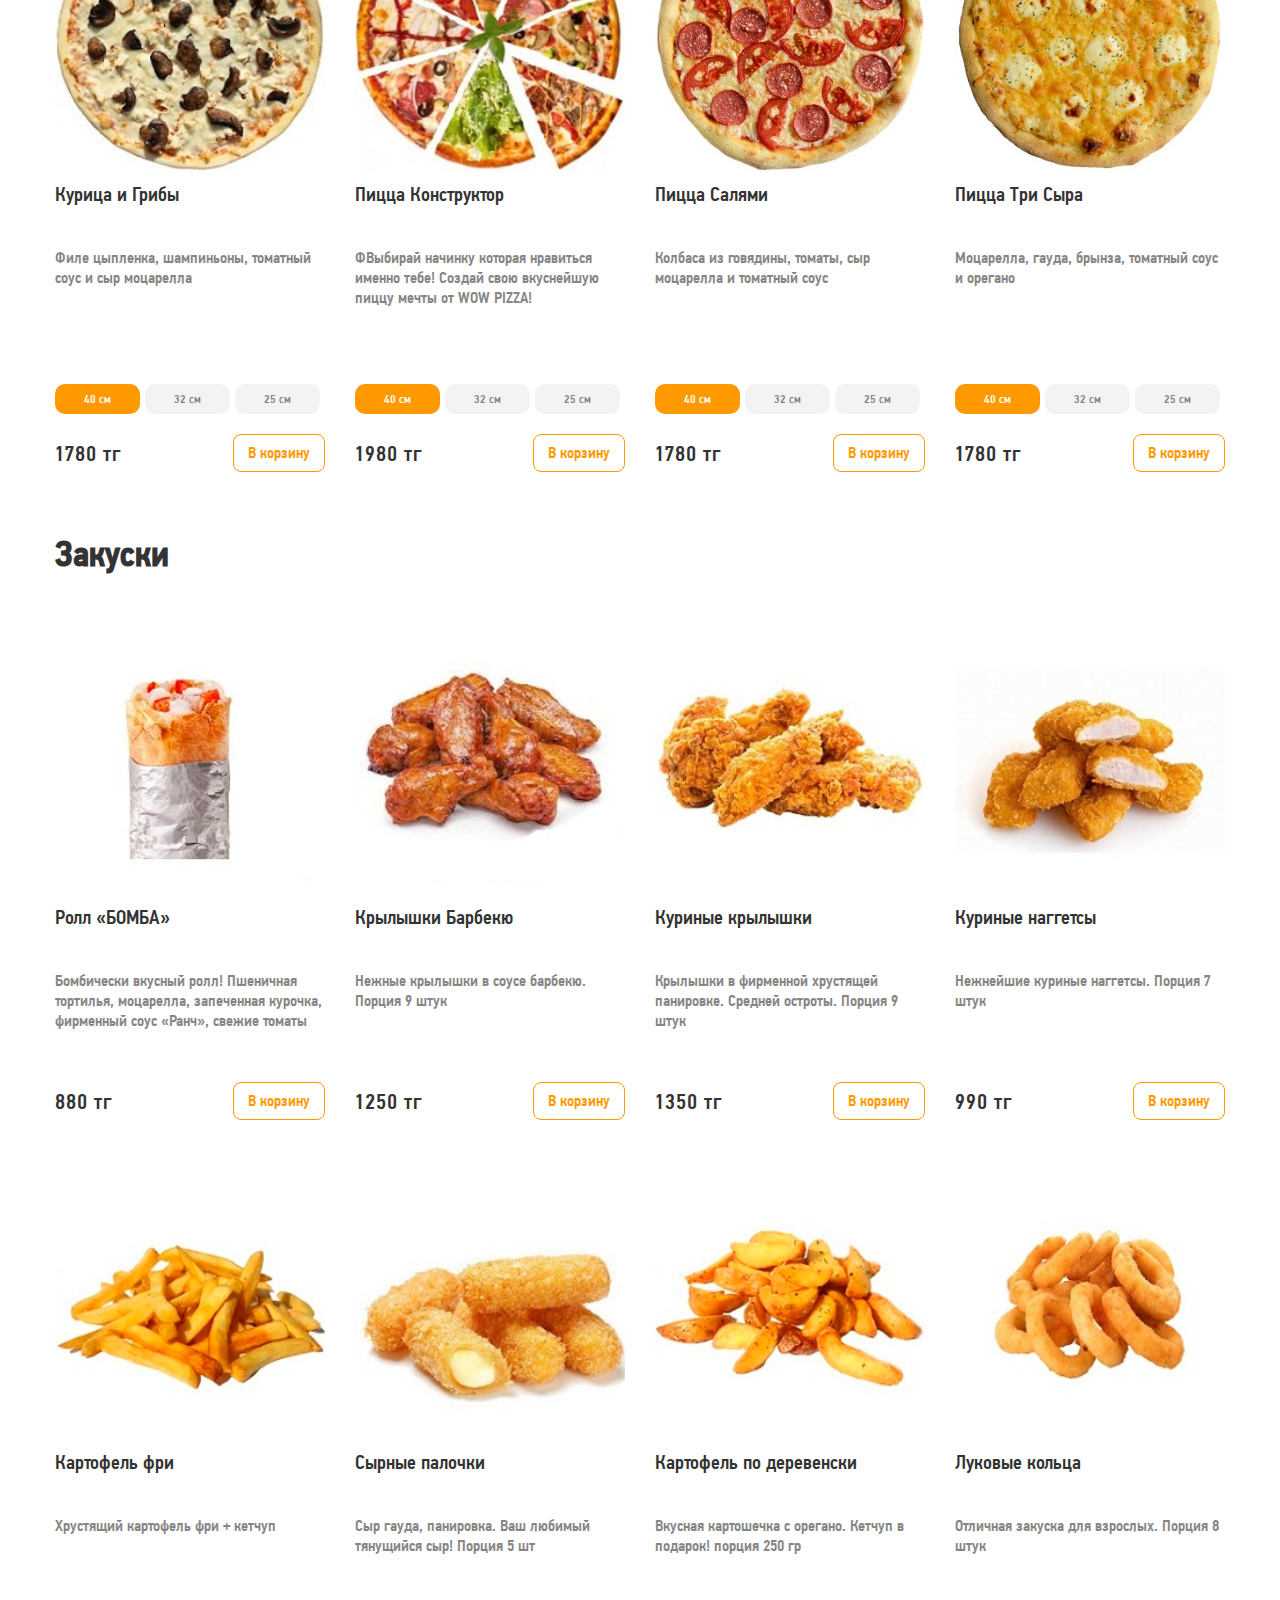
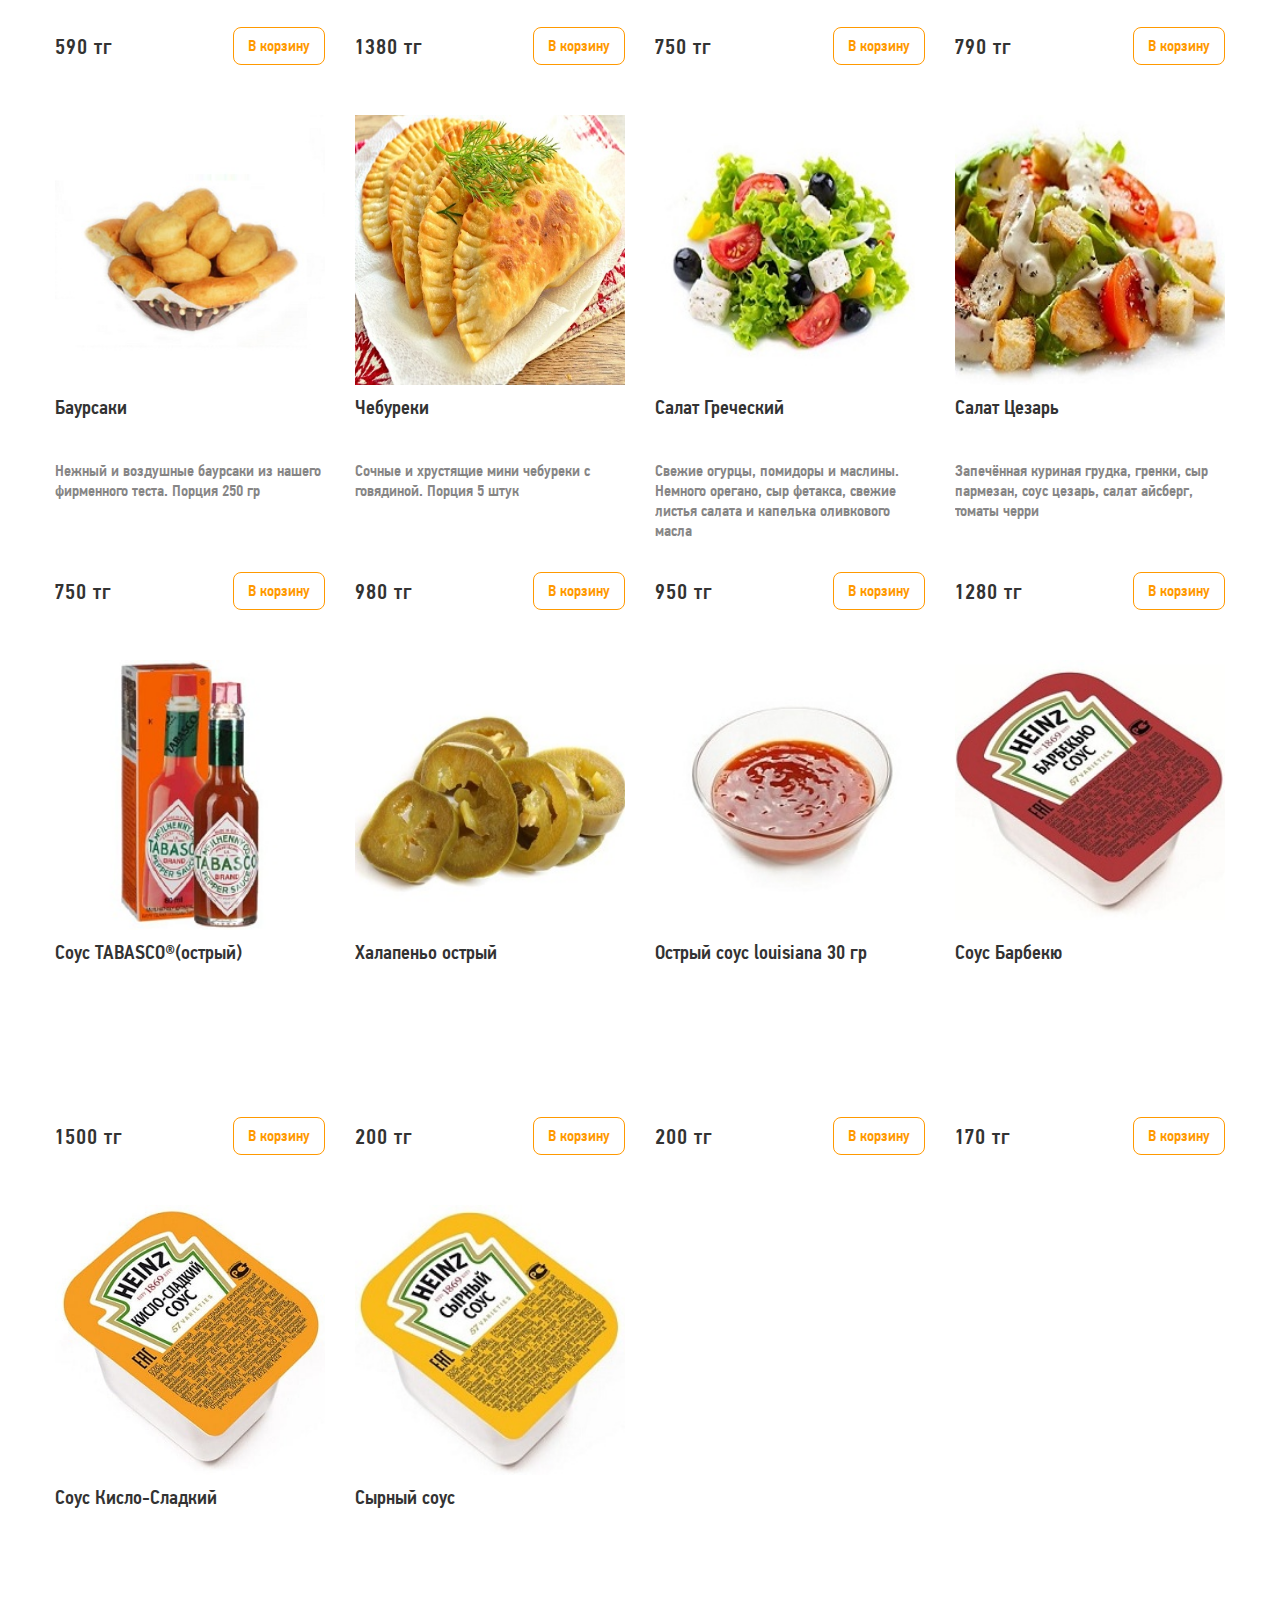
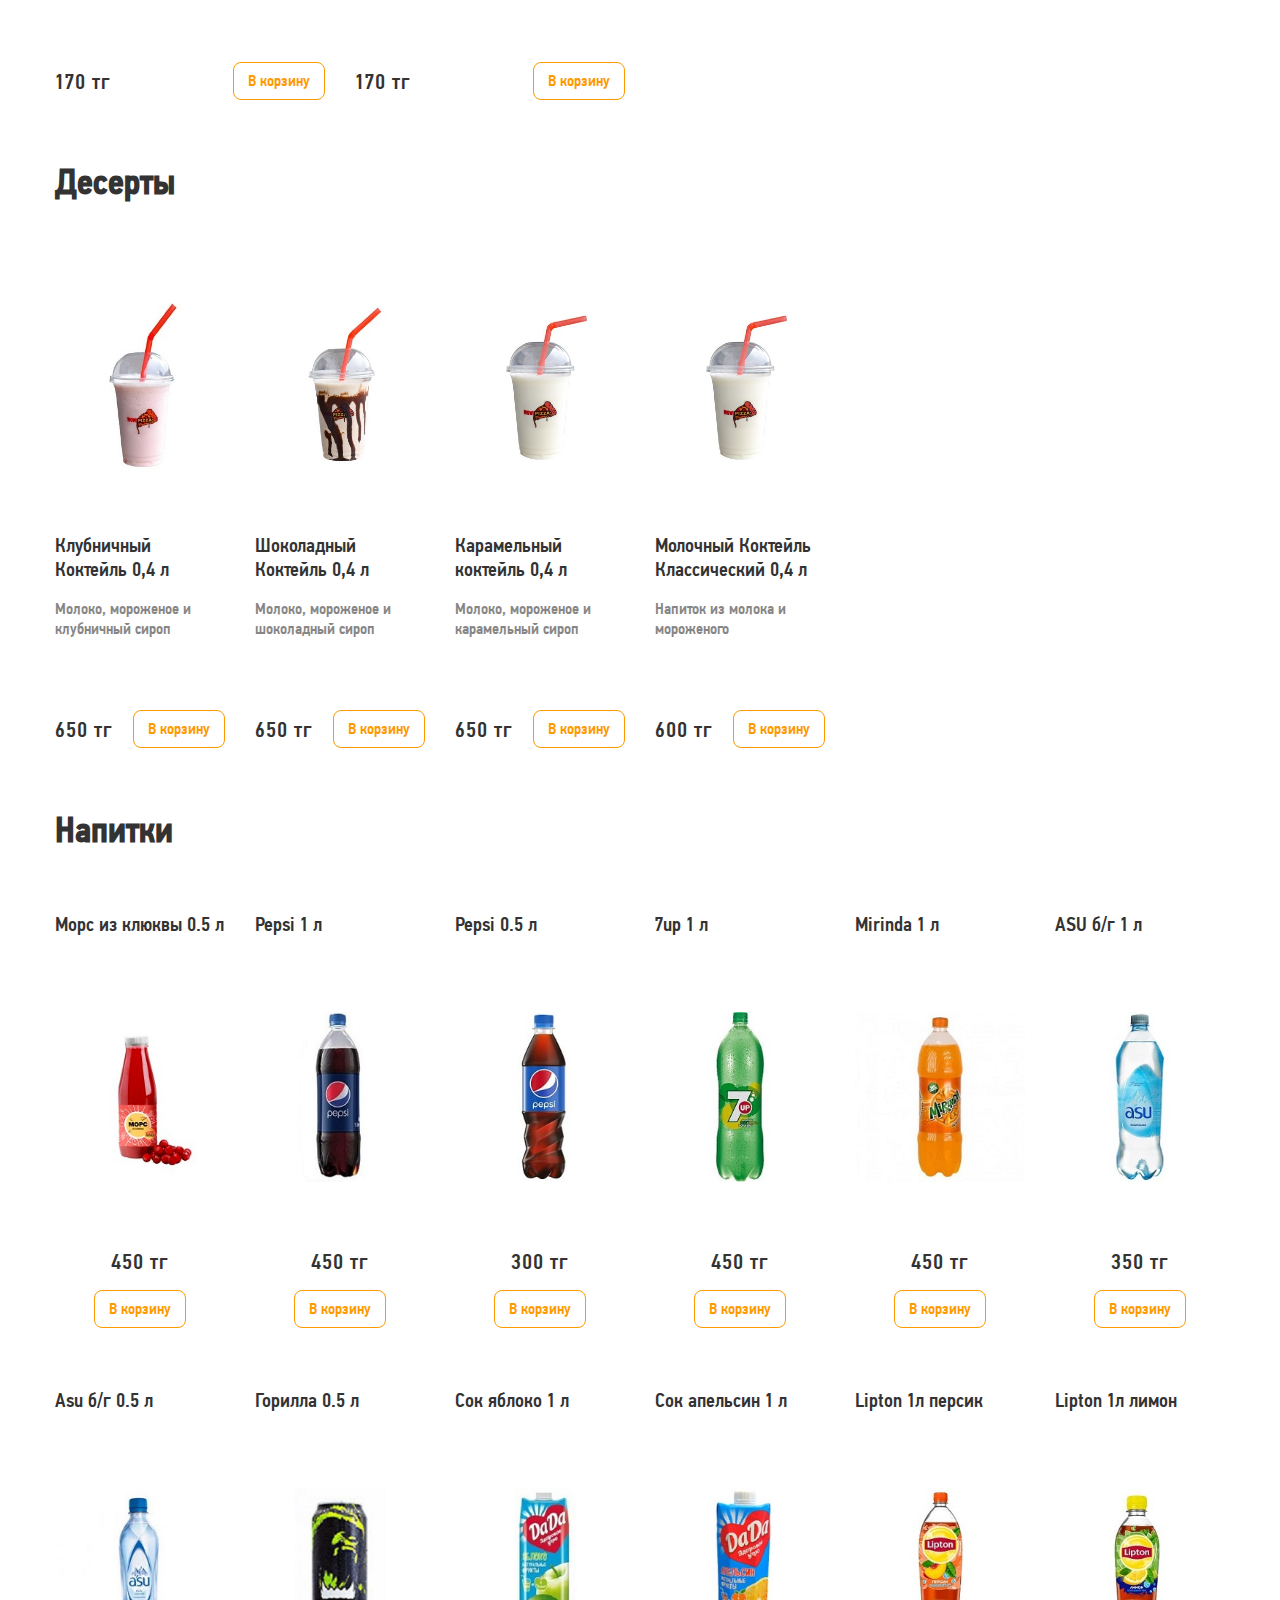
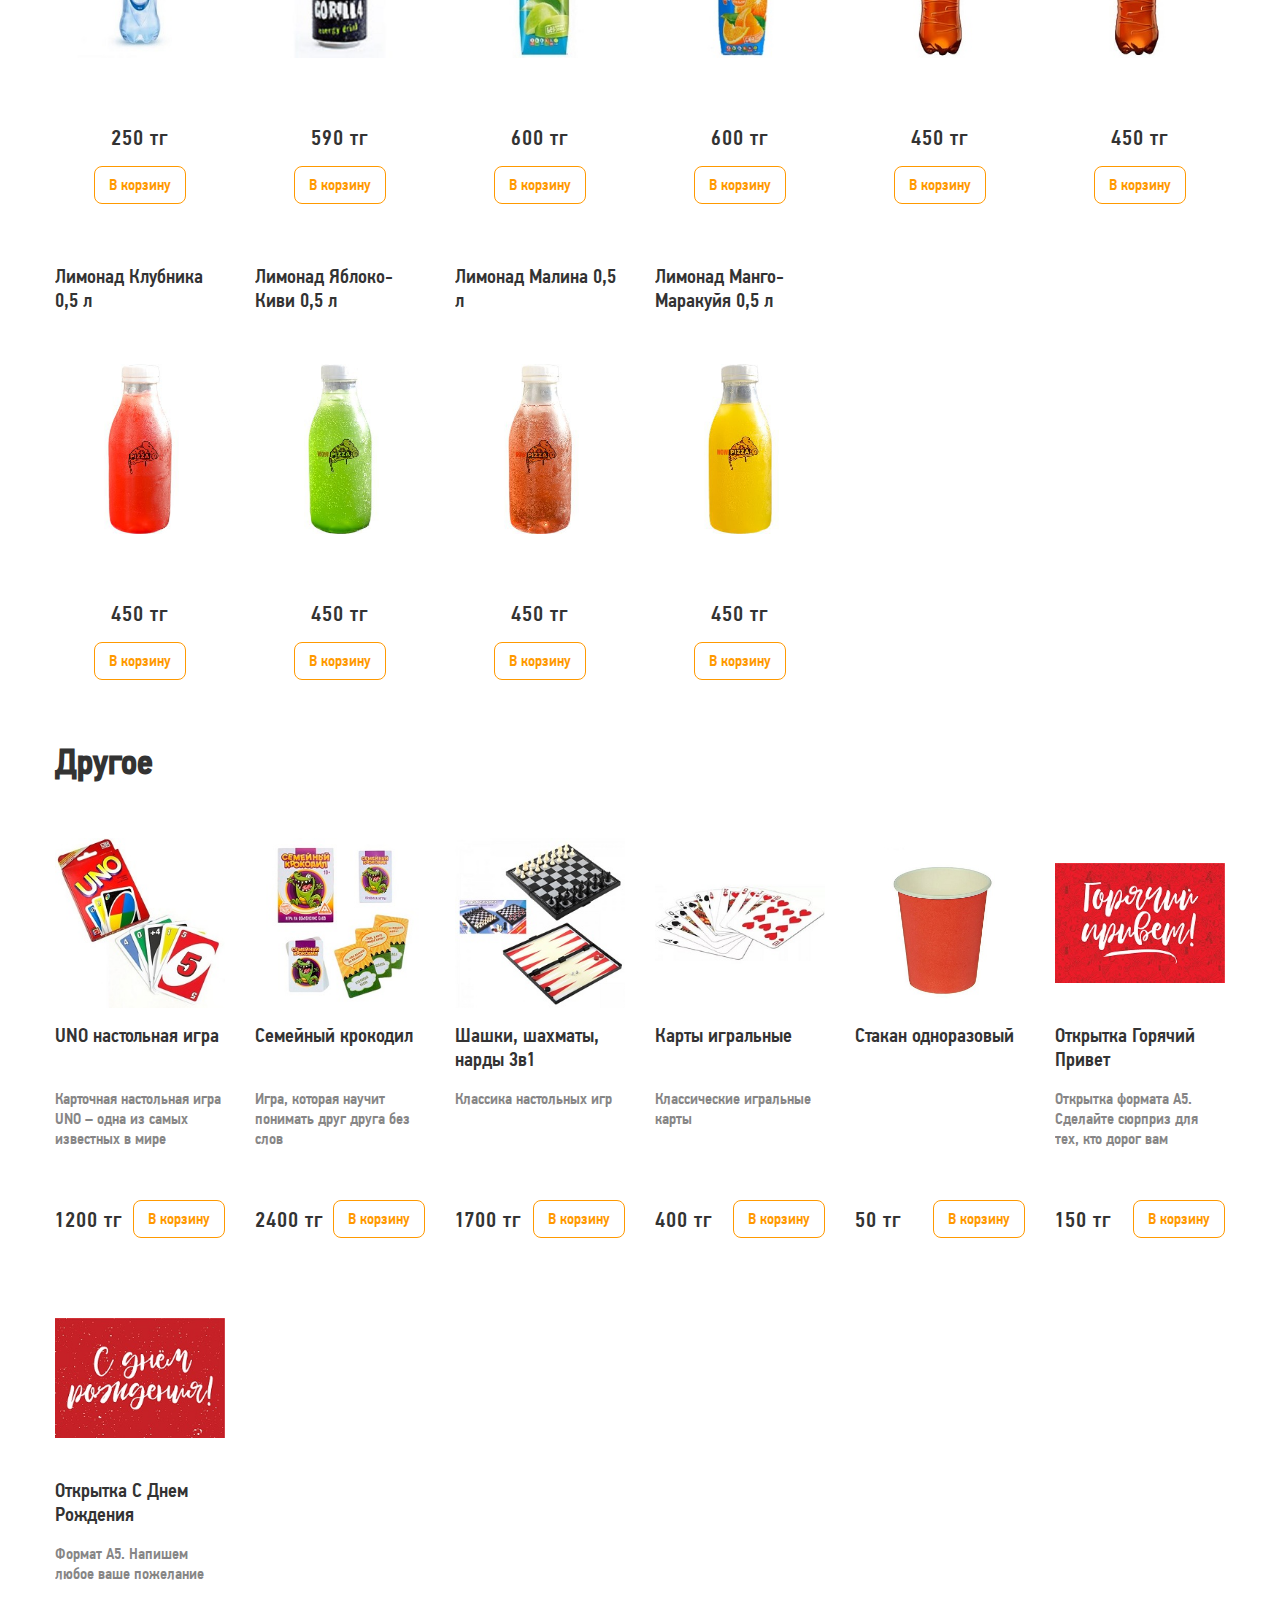
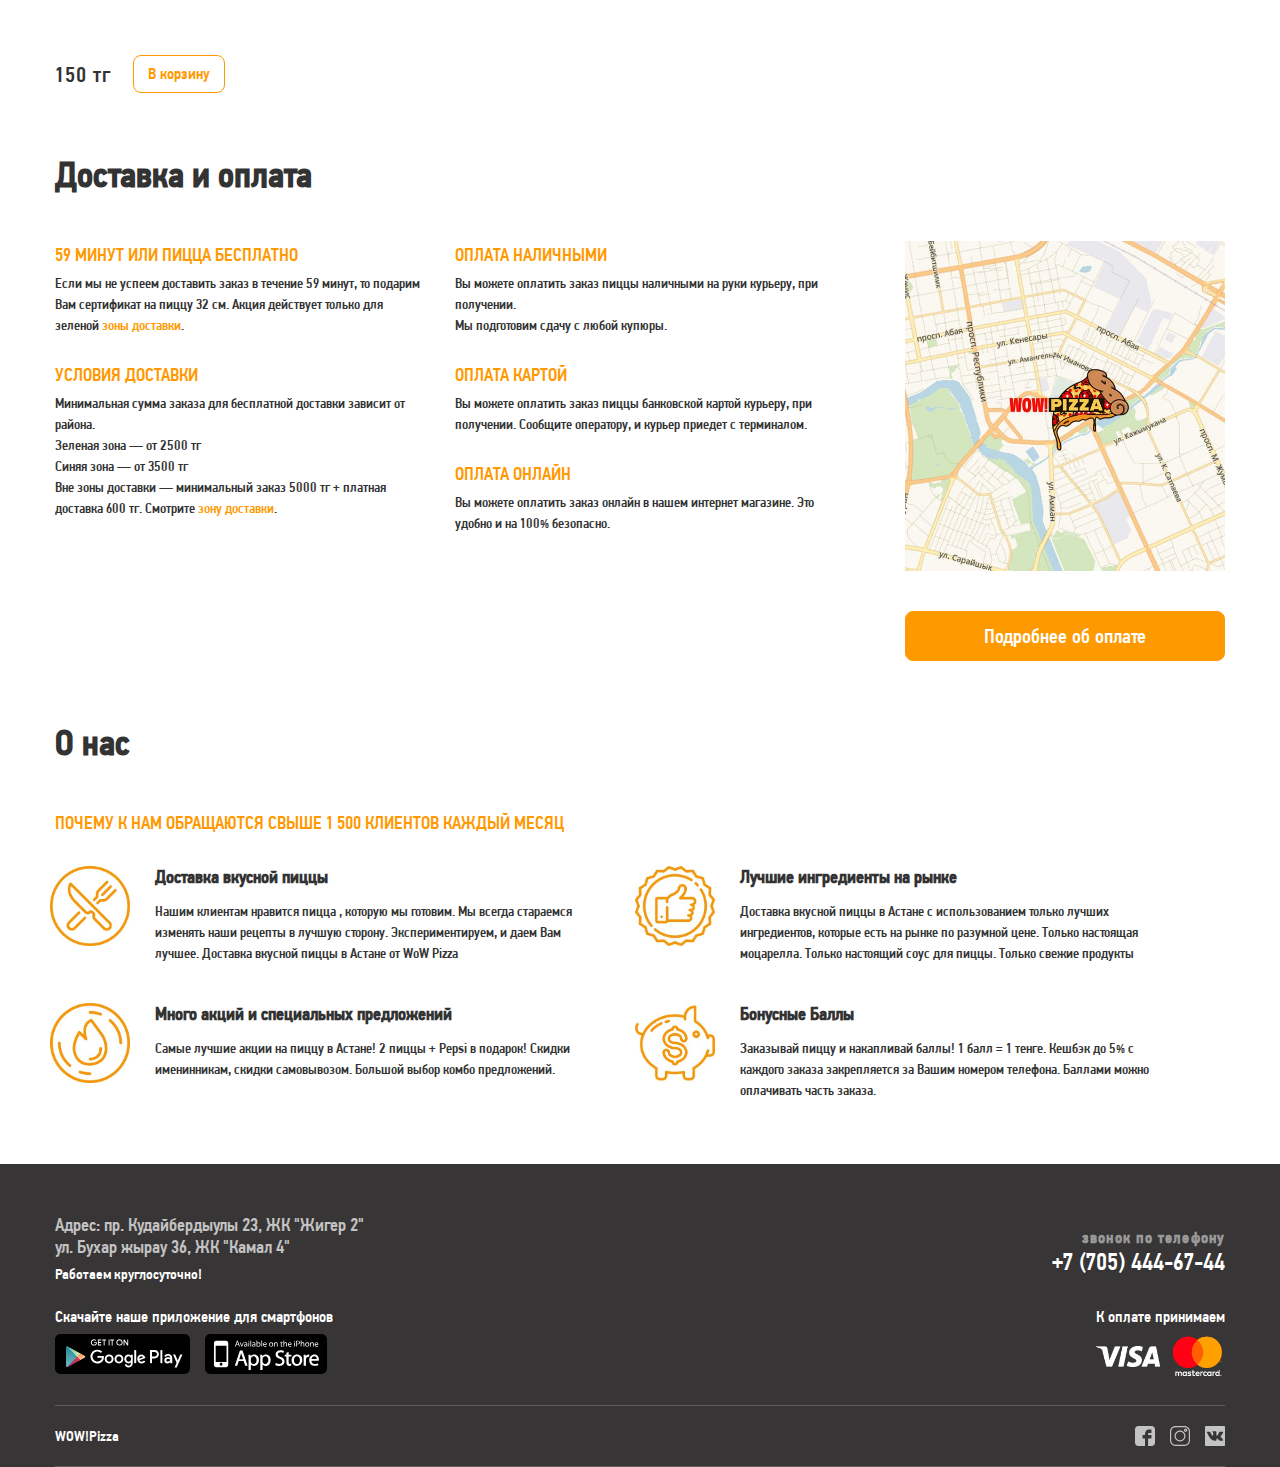
==== commit 4850a9ec: "added cart page, index page done! besides adaptive" ====
--- a/index.html
+++ b/index.html
@@ -13,6 +13,8 @@
     <title>WoWPizza</title>
     <link rel="stylesheet" href="styles/style.css">
     <link rel="stylesheet" href="styles/additional.css">
+    <link rel="stylesheet" href="styles/media.css">
+    
 </head>
 <body>
 
@@ -86,7 +88,7 @@
                         </div>
         
                         <div class="header__button btn btn--dark">
-                            <a href="#">
+                            <a href="cart.html">
                                 Корзина
                             </a>
                         </div>
@@ -373,13 +375,804 @@
                     </div>
                     <div class="product__cart">
                         <div class="product__price">
-                            4980 тг
-                        </div>
-                        <div class="product__btn btn">
-                            В корзину
-                        </div>
-                    </div>
-                </div>
+                            1580 тг
+                        </div>
+                        <div class="product__btn btn">
+                            В корзину
+                        </div>
+                    </div>
+                </div>
+
+                <div class="product__item pizza">
+                    <div class="product__img">
+                        <img src="img/tovars/2018/11/Дьябло.jpg" alt="Pizza">
+                    </div>
+                    <h3 class="product__name">
+                        Пицца Дьябло (острая)
+                    </h3>
+                    <p class="product__desc">
+                        Колбаса из говядины, жгучий перчик, перец халапеньо, томатный соус и сыр моцарелла
+                    </p>
+                    <div class="product__size">
+                        <div class="lg active">40 см</div>
+                        <div class="md">32 см</div>
+                        <div class="xs">25 см</div>
+                    </div>
+                    <div class="product__cart">
+                        <div class="product__price">
+                            1780 тг
+                        </div>
+                        <div class="product__btn btn">
+                            В корзину
+                        </div>
+                    </div>
+                </div>
+
+                <div class="product__item pizza">
+                    <div class="product__img">
+                        <img src="img/tovars/2018/11/Пицца-Маргарита.jpg" alt="Pizza">
+                    </div>
+                    <h3 class="product__name">
+                        Маргарита
+                    </h3>
+                    <p class="product__desc">
+                        Классическая пицца
+Свежие томаты, томатный соус и сыр моцарелла
+                    </p>
+                    <div class="product__size">
+                        <div class="lg active">40 см</div>
+                        <div class="md">32 см</div>
+                        <div class="xs">25 см</div>
+                    </div>
+                    <div class="product__cart">
+                        <div class="product__price">
+                            1480 тг
+                        </div>
+                        <div class="product__btn btn">
+                            В корзину
+                        </div>
+                    </div>
+                </div>
+
+                <div class="product__item pizza">
+                    <div class="product__img">
+                        <img src="img/tovars/2018/11/Сырная-Пицца.jpg" alt="Pizza">
+                    </div>
+                    <h3 class="product__name">
+                        Сырная пицца
+                    </h3>
+                    <p class="product__desc">
+                        Сыр моцарелла, сыр гауда, орегано, томатный соус
+                    </p>
+                    <div class="product__size">
+                        <div class="lg active">40 см</div>
+                        <div class="md">32 см</div>
+                        <div class="xs">25 см</div>
+                    </div>
+                    <div class="product__cart">
+                        <div class="product__price">
+                            1480 тг
+                        </div>
+                        <div class="product__btn btn">
+                            В корзину
+                        </div>
+                    </div>
+                </div>
+
+
+                <div class="product__item pizza">
+                    <div class="product__img">
+                        <img src="img/tovars/2018/11/Пицца-Альфредо-1.jpg" alt="Pizza">
+                    </div>
+                    <h3 class="product__name">
+                        Пицца Альфредо
+                    </h3>
+                    <p class="product__desc">
+                        Соус Альфредо, филе цыпленка, шампиньоны, томаты, пармезан, щепотка итальянского орегано, сыр моцарелла
+                    </p>
+                    <div class="product__size">
+                        <div class="lg active">40 см</div>
+                        <div class="md">32 см</div>
+                        <div class="xs">25 см</div>
+                    </div>
+                    <div class="product__cart">
+                        <div class="product__price">
+                            1880 тг
+                        </div>
+                        <div class="product__btn btn">
+                            В корзину
+                        </div>
+                    </div>
+                </div>
+
+                <div class="product__item pizza">
+                    <div class="product__img">
+                        <img src="img/tovars/2018/11/Пицца-Нежный-Цыпленок.jpg" alt="Pizza">
+                    </div>
+                    <h3 class="product__name">
+                        Нежный Цыпленок
+                    </h3>
+                    <p class="product__desc">
+                        Филе цыпленка, помидоры черри, сладкий болгарский перец, томатный соус и сыр моцарелла
+                    </p>
+                    <div class="product__size">
+                        <div class="lg active">40 см</div>
+                        <div class="md">32 см</div>
+                        <div class="xs">25 см</div>
+                    </div>
+                    <div class="product__cart">
+                        <div class="product__price">
+                            1680 тг
+                        </div>
+                        <div class="product__btn btn">
+                            В корзину
+                        </div>
+                    </div>
+                </div>
+
+                <div class="product__item pizza">
+                    <div class="product__img">
+                        <img src="img/tovars/2018/11/Пицца-BBQ.jpg" alt="Pizza">
+                    </div>
+                    <h3 class="product__name">
+                        Барбекю пицца
+                    </h3>
+                    <p class="product__desc">
+                        Ветчина из говядины, филе цыпленка, соус барбекю, томатный соус и сыр моцарелла
+                    </p>
+                    <div class="product__size">
+                        <div class="lg active">40 см</div>
+                        <div class="md">32 см</div>
+                        <div class="xs">25 см</div>
+                    </div>
+                    <div class="product__cart">
+                        <div class="product__price">
+                            1780 тг
+                        </div>
+                        <div class="product__btn btn">
+                            В корзину
+                        </div>
+                    </div>
+                </div>
+
+                <div class="product__item pizza">
+                    <div class="product__img">
+                        <img src="img/tovars/2018/11/Пицца-4-сыра.jpg" alt="Pizza">
+                    </div>
+                    <h3 class="product__name">
+                        Пицца 4 сыра
+                    </h3>
+                    <p class="product__desc">
+                        Сыр гауда, сыр пармезан, голубой сыр Блю Чиз (с плесенью), моцарелла, сливочный соус
+                    </p>
+                    <div class="product__size">
+                        <div class="lg active">40 см</div>
+                        <div class="md">32 см</div>
+                        <div class="xs">25 см</div>
+                    </div>
+                    <div class="product__cart">
+                        <div class="product__price">
+                            1880 тг
+                        </div>
+                        <div class="product__btn btn">
+                            В корзину
+                        </div>
+                    </div>
+                </div>
+
+
+
+                <div class="product__item pizza">
+                    <div class="product__img">
+                        <img src="img/tovars/2018/11/Pizza_Ohotnichya.jpg" alt="Pizza">
+                    </div>
+                    <h3 class="product__name">
+                        Пицца Охотничья
+                    </h3>
+                    <p class="product__desc">
+                        Охотничьи колбаски из говядины, томатный соус и сыр моцарелла
+                    </p>
+                    <div class="product__size">
+                        <div class="lg active">40 см</div>
+                        <div class="md">32 см</div>
+                        <div class="xs">25 см</div>
+                    </div>
+                    <div class="product__cart">
+                        <div class="product__price">
+                            1580 тг
+                        </div>
+                        <div class="product__btn btn">
+                            В корзину
+                        </div>
+                    </div>
+                </div>
+
+                <div class="product__item pizza">
+                    <div class="product__img">
+                        <img src="img/tovars/2018/11/Пицца-с-Тунцом.jpg" alt="Pizza">
+                    </div>
+                    <h3 class="product__name">
+                        Пицца с Тунцом
+                    </h3>
+                    <p class="product__desc">
+                        Консервированный тунец, маслины, немного красного и зеленого лука, томатный соус и сыр моцарелла
+                    </p>
+                    <div class="product__size">
+                        <div class="lg active">40 см</div>
+                        <div class="md">32 см</div>
+                        <div class="xs">25 см</div>
+                    </div>
+                    <div class="product__cart">
+                        <div class="product__price">
+                            1780 тг
+                        </div>
+                        <div class="product__btn btn">
+                            В корзину
+                        </div>
+                    </div>
+                </div>
+
+                <div class="product__item pizza">
+                    <div class="product__img">
+                        <img src="img/tovars/2018/11/Пицца-4-сезона.jpg" alt="Pizza">
+                    </div>
+                    <h3 class="product__name">
+                        Пицца 4 сезона
+                    </h3>
+                    <p class="product__desc">
+                        4 вкуса в одной пицце. Пепперони + Маргарита + Сырная + Грибы и Ветчина
+                    </p>
+                    <div class="product__size">
+                        <div class="lg active">40 см</div>
+                        <div class="md">32 см</div>
+                        <div class="xs">25 см</div>
+                    </div>
+                    <div class="product__cart">
+                        <div class="product__price">
+                            1780 тг
+                        </div>
+                        <div class="product__btn btn">
+                            В корзину
+                        </div>
+                    </div>
+                </div>
+
+                <div class="product__item pizza">
+                    <div class="product__img">
+                        <img src="img/tovars/2018/11/Пицца-Дабл-Пепперони.jpg" alt="Pizza">
+                    </div>
+                    <h3 class="product__name">
+                        Дабл Пепперони
+                    </h3>
+                    <p class="product__desc">
+                        Двойная порция колбасы из говядины, томатный соус и сыр моцарелла
+                    </p>
+                    <div class="product__size">
+                        <div class="lg active">40 см</div>
+                        <div class="md">32 см</div>
+                        <div class="xs">25 см</div>
+                    </div>
+                    <div class="product__cart">
+                        <div class="product__price">
+                            1880 тг
+                        </div>
+                        <div class="product__btn btn">
+                            В корзину
+                        </div>
+                    </div>
+                </div>
+
+
+
+                <div class="product__item pizza">
+                    <div class="product__img">
+                        <img src="img/tovars/2018/11/Пицца-Болоньезе.jpg" alt="Pizza">
+                    </div>
+                    <h3 class="product__name">
+                        Болоньезе Пицца
+                    </h3>
+                    <p class="product__desc">
+                        Фарш из говядины, свежие помидоры, томатный соус, сыр моцарелла
+                    </p>
+                    <div class="product__size">
+                        <div class="lg active">40 см</div>
+                        <div class="md">32 см</div>
+                        <div class="xs">25 см</div>
+                    </div>
+                    <div class="product__cart">
+                        <div class="product__price">
+                            1880 тг
+                        </div>
+                        <div class="product__btn btn">
+                            В корзину
+                        </div>
+                    </div>
+                </div>
+
+                <div class="product__item pizza">
+                    <div class="product__img">
+                        <img src="img/tovars/2018/11/Пицца-Хот-Дог-25-см-min.jpg" alt="Pizza">
+                    </div>
+                    <h3 class="product__name">
+                        Пицца Хот-Дог
+                    </h3>
+                    <p class="product__desc">
+                        Сосиска из говядины, корнишоны, сладкий горчичный соус, жаренный лук, томатный соус и сыр моцарелла
+                    </p>
+                    <div class="product__size">
+                        <div class="lg active">40 см</div>
+                        <div class="md">32 см</div>
+                        <div class="xs">25 см</div>
+                    </div>
+                    <div class="product__cart">
+                        <div class="product__price">
+                            1780 тг
+                        </div>
+                        <div class="product__btn btn">
+                            В корзину
+                        </div>
+                    </div>
+                </div>
+
+                <div class="product__item pizza">
+                    <div class="product__img">
+                        <img src="img/tovars/2018/11/Пицца-Супермясная.jpg" alt="Pizza">
+                    </div>
+                    <h3 class="product__name">
+                        Супермясная пицца
+                    </h3>
+                    <p class="product__desc">
+                        Ветчина из говядины, колбаса из говядины, филе цыпленка, говяжий фарш, томатный соус, сыр моцарелла
+                    </p>
+                    <div class="product__size">
+                        <div class="lg active">40 см</div>
+                        <div class="md">32 см</div>
+                        <div class="xs">25 см</div>
+                    </div>
+                    <div class="product__cart">
+                        <div class="product__price">
+                            1780 тг
+                        </div>
+                        <div class="product__btn btn">
+                            В корзину
+                        </div>
+                    </div>
+                </div>
+
+                <div class="product__item pizza">
+                    <div class="product__img">
+                        <img src="img/tovars/2018/11/Пицца-Грибы-и-Ветчина.jpg" alt="Pizza">
+                    </div>
+                    <h3 class="product__name">
+                        Грибы и Ветчина
+                    </h3>
+                    <p class="product__desc">
+                        Ветчина из говядины, шампиньоны, томатный соус, сыр моцарелла
+                    </p>
+                    <div class="product__size">
+                        <div class="lg active">40 см</div>
+                        <div class="md">32 см</div>
+                        <div class="xs">25 см</div>
+                    </div>
+                    <div class="product__cart">
+                        <div class="product__price">
+                            1880 тг
+                        </div>
+                        <div class="product__btn btn">
+                            В корзину
+                        </div>
+                    </div>
+                </div>
+
+
+                <div class="product__item pizza">
+                    <div class="product__img">
+                        <img src="img/tovars/2018/11/Сырный-Цыпленок.jpg" alt="Pizza">
+                    </div>
+                    <h3 class="product__name">
+                        Сырный Цыпленок
+                    </h3>
+                    <p class="product__desc">
+                        Запеченное филе цыпленка, свежие томаты, сырный соус, томатный соус, сыр моцарелла
+                    </p>
+                    <div class="product__size">
+                        <div class="lg active">40 см</div>
+                        <div class="md">32 см</div>
+                        <div class="xs">25 см</div>
+                    </div>
+                    <div class="product__cart">
+                        <div class="product__price">
+                            1780 тг
+                        </div>
+                        <div class="product__btn btn">
+                            В корзину
+                        </div>
+                    </div>
+                </div>
+
+                <div class="product__item pizza">
+                    <div class="product__img">
+                        <img src="img/tovars/2018/11/Цыпленок-Ранч.jpg" alt="Pizza">
+                    </div>
+                    <h3 class="product__name">
+                        Цыпленок Ранч
+                    </h3>
+                    <p class="product__desc">
+                        Запеченное филе цыпленка, свежие томаты, соус ранч, томатный соус, сыр моцарелла
+                    </p>
+                    <div class="product__size">
+                        <div class="lg active">40 см</div>
+                        <div class="md">32 см</div>
+                        <div class="xs">25 см</div>
+                    </div>
+                    <div class="product__cart">
+                        <div class="product__price">
+                            1780 тг
+                        </div>
+                        <div class="product__btn btn">
+                            В корзину
+                        </div>
+                    </div>
+                </div>
+
+                <div class="product__item pizza">
+                    <div class="product__img">
+                        <img src="img/tovars/2018/11/Микки.jpg" alt="Pizza">
+                    </div>
+                    <h3 class="product__name">
+                        Пицца от Микки
+                    </h3>
+                    <p class="product__desc">
+                        Копченное куриное филе, помидоры черри, шампиньоны, маслины, томатный соус, сыр моцарелла
+                    </p>
+                    <div class="product__size">
+                        <div class="lg active">40 см</div>
+                        <div class="md">32 см</div>
+                        <div class="xs">25 см</div>
+                    </div>
+                    <div class="product__cart">
+                        <div class="product__price">
+                            1880 тг
+                        </div>
+                        <div class="product__btn btn">
+                            В корзину
+                        </div>
+                    </div>
+                </div>
+
+                <div class="product__item pizza">
+                    <div class="product__img">
+                        <img src="img/tovars/2018/11/Пицца-Цезарь-min.jpg" alt="Pizza">
+                    </div>
+                    <h3 class="product__name">
+                        Пицца Цезарь
+                    </h3>
+                    <p class="product__desc">
+                        Филе цыпленка, айсберг, помидоры черри, соус цезарь, перепелиные яйца, сыр пармезан, томатный соус и сыр моцарелла
+                    </p>
+                    <div class="product__size">
+                        <div class="lg active">40 см</div>
+                        <div class="md">32 см</div>
+                        <div class="xs">25 см</div>
+                    </div>
+                    <div class="product__cart">
+                        <div class="product__price">
+                            1880 тг
+                        </div>
+                        <div class="product__btn btn">
+                            В корзину
+                        </div>
+                    </div>
+                </div>
+
+
+
+                <div class="product__item pizza">
+                    <div class="product__img">
+                        <img src="img/tovars/2018/11/Кавабанга.jpg" alt="Pizza">
+                    </div>
+                    <h3 class="product__name">
+                        Кавабанга
+                    </h3>
+                    <p class="product__desc">
+                        Фирменная пицца из 4 разных вкусов. Болоньезе + Пицца от Рафа + Вегетарианская + Пицца от Микки
+                    </p>
+                    <div class="product__size">
+                        <div class="lg active">40 см</div>
+                        <div class="md">32 см</div>
+                        <div class="xs">25 см</div>
+                    </div>
+                    <div class="product__cart">
+                        <div class="product__price">
+                            1980 тг
+                        </div>
+                        <div class="product__btn btn">
+                            В корзину
+                        </div>
+                    </div>
+                </div>
+
+                <div class="product__item pizza">
+                    <div class="product__img">
+                        <img src="img/tovars/2018/11/Пицца-с-брынзой.jpg" alt="Pizza">
+                    </div>
+                    <h3 class="product__name">
+                        Пицца с Брынзой
+                    </h3>
+                    <p class="product__desc">
+                        Брынза, томаты, цыпленок, шампиньоны, зеленый лук, соус цезарь и сыр моцарелла
+                    </p>
+                    <div class="product__size">
+                        <div class="lg active">40 см</div>
+                        <div class="md">32 см</div>
+                        <div class="xs">25 см</div>
+                    </div>
+                    <div class="product__cart">
+                        <div class="product__price">
+                            1880 тг
+                        </div>
+                        <div class="product__btn btn">
+                            В корзину
+                        </div>
+                    </div>
+                </div>
+
+                <div class="product__item pizza">
+                    <div class="product__img">
+                        <img src="img/tovars/2018/11/Каприз.jpg" alt="Pizza">
+                    </div>
+                    <h3 class="product__name">
+                        Пицца Каприз
+                    </h3>
+                    <p class="product__desc">
+                        Колбаса из говядины, картошка фри и соус Ранч, томатный соус, сыр моцарелла
+                    </p>
+                    <div class="product__size">
+                        <div class="lg active">40 см</div>
+                        <div class="md">32 см</div>
+                        <div class="xs">25 см</div>
+                    </div>
+                    <div class="product__cart">
+                        <div class="product__price">
+                            1880 тг
+                        </div>
+                        <div class="product__btn btn">
+                            В корзину
+                        </div>
+                    </div>
+                </div>
+
+                <div class="product__item pizza">
+                    <div class="product__img">
+                        <img src="img/tovars/2018/11/Вегетарианская.jpg" alt="Pizza">
+                    </div>
+                    <h3 class="product__name">
+                        Вегетарианская Пицца
+                    </h3>
+                    <p class="product__desc">
+                        Помидоры черри, болгарский перец, шампиньоны, маслины, цукини, томатный соус и сыр моцарелла
+                    </p>
+                    <div class="product__size">
+                        <div class="lg active">40 см</div>
+                        <div class="md">32 см</div>
+                        <div class="xs">25 см</div>
+                    </div>
+                    <div class="product__cart">
+                        <div class="product__price">
+                            1780 тг
+                        </div>
+                        <div class="product__btn btn">
+                            В корзину
+                        </div>
+                    </div>
+                </div>
+
+
+
+
+
+
+                <div class="product__item pizza">
+                    <div class="product__img">
+                        <img src="img/tovars/2018/11/Мексиканская.jpg" alt="Pizza">
+                    </div>
+                    <h3 class="product__name">
+                        Мексиканская Пицца (острая)
+                    </h3>
+                    <p class="product__desc">
+                        Говяжий фарш, свежие томаты, перчики халапеньо, красный лук, маслины, острый соус TABASCO, томатный соус и сыр моцарелла
+                    </p>
+                    <div class="product__size">
+                        <div class="lg active">40 см</div>
+                        <div class="md">32 см</div>
+                        <div class="xs">25 см</div>
+                    </div>
+                    <div class="product__cart">
+                        <div class="product__price">
+                            1880 тг
+                        </div>
+                        <div class="product__btn btn">
+                            В корзину
+                        </div>
+                    </div>
+                </div>
+
+                <div class="product__item pizza">
+                    <div class="product__img">
+                        <img src="img/tovars/2018/11/Грибная-32-см.jpg" alt="Pizza">
+                    </div>
+                    <h3 class="product__name">
+                        Грибная пицца
+                    </h3>
+                    <p class="product__desc">
+                        Жаренные шампиньоны, томатный соус и сыр моцарелла
+                    </p>
+                    <div class="product__size">
+                        <div class="lg active">40 см</div>
+                        <div class="md">32 см</div>
+                        <div class="xs">25 см</div>
+                    </div>
+                    <div class="product__cart">
+                        <div class="product__price">
+                            1780 тг
+                        </div>
+                        <div class="product__btn btn">
+                            В корзину
+                        </div>
+                    </div>
+                </div>
+
+                <div class="product__item pizza">
+                    <div class="product__img">
+                        <img src="img/tovars/2018/11/Вау-пицца2.jpg" alt="Pizza">
+                    </div>
+                    <h3 class="product__name">
+                        Фирменная WOW Pizza
+                    </h3>
+                    <p class="product__desc">
+                        Говяжий фарш, свежие томаты, горчичный соус, соус ранч, укроп, красный лук и сыр моцарелла
+                    </p>
+                    <div class="product__size">
+                        <div class="lg active">40 см</div>
+                        <div class="md">32 см</div>
+                        <div class="xs">25 см</div>
+                    </div>
+                    <div class="product__cart">
+                        <div class="product__price">
+                            1780 тг
+                        </div>
+                        <div class="product__btn btn">
+                            В корзину
+                        </div>
+                    </div>
+                </div>
+
+                <div class="product__item pizza">
+                    <div class="product__img">
+                        <img src="img/tovars/2018/11/Капричеза.jpg" alt="Pizza">
+                    </div>
+                    <h3 class="product__name">
+                        Пицца Капричеза
+                    </h3>
+                    <p class="product__desc">
+                        Ветчина из говядины, томаты, шампиньоны, томатный соус и сыр моцарелла
+                    </p>
+                    <div class="product__size">
+                        <div class="lg active">40 см</div>
+                        <div class="md">32 см</div>
+                        <div class="xs">25 см</div>
+                    </div>
+                    <div class="product__cart">
+                        <div class="product__price">
+                            1780 тг
+                        </div>
+                        <div class="product__btn btn">
+                            В корзину
+                        </div>
+                    </div>
+                </div>
+
+
+                <div class="product__item pizza">
+                    <div class="product__img">
+                        <img src="img/tovars/2018/11/Пицца-Курица-и-Грибы.jpg" alt="Pizza">
+                    </div>
+                    <h3 class="product__name">
+                        Курица и Грибы
+                    </h3>
+                    <p class="product__desc">
+                        Филе цыпленка, шампиньоны, томатный соус и сыр моцарелла
+                    </p>
+                    <div class="product__size">
+                        <div class="lg active">40 см</div>
+                        <div class="md">32 см</div>
+                        <div class="xs">25 см</div>
+                    </div>
+                    <div class="product__cart">
+                        <div class="product__price">
+                            1780 тг
+                        </div>
+                        <div class="product__btn btn">
+                            В корзину
+                        </div>
+                    </div>
+                </div>
+
+                <div class="product__item pizza">
+                    <div class="product__img">
+                        <img src="img/tovars/2018/11/конструктор.jpg" alt="Pizza">
+                    </div>
+                    <h3 class="product__name">
+                        Пицца Конструктор
+                    </h3>
+                    <p class="product__desc">
+                        ФВыбирай начинку которая нравиться именно тебе! Создай свою вкуснейшую пиццу мечты от WOW PIZZA!
+                    </p>
+                    <div class="product__size">
+                        <div class="lg active">40 см</div>
+                        <div class="md">32 см</div>
+                        <div class="xs">25 см</div>
+                    </div>
+                    <div class="product__cart">
+                        <div class="product__price">
+                            1980 тг
+                        </div>
+                        <div class="product__btn btn">
+                            В корзину
+                        </div>
+                    </div>
+                </div>
+
+                <div class="product__item pizza">
+                    <div class="product__img">
+                        <img src="img/tovars/2019/03/Салями-32-см.jpg" alt="Pizza">
+                    </div>
+                    <h3 class="product__name">
+                        Пицца Салями
+                    </h3>
+                    <p class="product__desc">
+                        Колбаса из говядины, томаты, сыр моцарелла и томатный соус
+                    </p>
+                    <div class="product__size">
+                        <div class="lg active">40 см</div>
+                        <div class="md">32 см</div>
+                        <div class="xs">25 см</div>
+                    </div>
+                    <div class="product__cart">
+                        <div class="product__price">
+                            1780 тг
+                        </div>
+                        <div class="product__btn btn">
+                            В корзину
+                        </div>
+                    </div>
+                </div>
+
+                <div class="product__item pizza">
+                    <div class="product__img">
+                        <img src="img/tovars/2020/07/Пицца-три-сыра.jpg" alt="Pizza">
+                    </div>
+                    <h3 class="product__name">
+                        Пицца Три Сыра
+                    </h3>
+                    <p class="product__desc">
+                        Моцарелла, гауда, брынза, томатный соус и орегано
+                    </p>
+                    <div class="product__size">
+                        <div class="lg active">40 см</div>
+                        <div class="md">32 см</div>
+                        <div class="xs">25 см</div>
+                    </div>
+                    <div class="product__cart">
+                        <div class="product__price">
+                            1780 тг
+                        </div>
+                        <div class="product__btn btn">
+                            В корзину
+                        </div>
+                    </div>
+                </div>
+
 
             </div> <!-- product__inner -->
         </div> <!-- container -->
@@ -474,6 +1267,294 @@
                     </div>
                 </div>
 
+
+
+                <div class="product__item">
+                    <div class="product__img">
+                        <img src="img/tovars/2018/11/Картофель-фри.jpg" alt="Закуски">
+                    </div>
+                    <h3 class="product__name">
+                        Картофель фри
+                    </h3>
+                    <p class="product__desc --snacks">
+                        Хрустящий картофель фри + кетчуп
+                    </p>
+                    <div class="product__cart">
+                        <div class="product__price">
+                            590 тг
+                        </div>
+                        <div class="product__btn btn">
+                            В корзину
+                        </div>
+                    </div>
+                </div>
+
+                <div class="product__item">
+                    <div class="product__img">
+                        <img src="img/tovars/2018/11/сырные-палочки-1.jpg" alt="Закуски">
+                    </div>
+                    <h3 class="product__name">
+                        Сырные палочки
+                    </h3>
+                    <p class="product__desc --snacks">
+                        Сыр гауда, панировка. Ваш любимый тянущийся сыр! Порция 5 шт
+                    </p>
+                    <div class="product__cart">
+                        <div class="product__price">
+                            1380 тг
+                        </div>
+                        <div class="product__btn btn">
+                            В корзину
+                        </div>
+                    </div>
+                </div>
+
+                <div class="product__item">
+                    <div class="product__img">
+                        <img src="img/tovars/2018/11/Картофель-по-деревенски.jpg" alt="Закуски">
+                    </div>
+                    <h3 class="product__name">
+                        Картофель по деревенски
+                    </h3>
+                    <p class="product__desc --snacks">
+                        Вкусная картошечка с орегано. Кетчуп в подарок! порция 250 гр
+                    </p>
+                    <div class="product__cart">
+                        <div class="product__price">
+                            750 тг
+                        </div>
+                        <div class="product__btn btn">
+                            В корзину
+                        </div>
+                    </div>
+                </div>
+
+                <div class="product__item">
+                    <div class="product__img">
+                        <img src="img/tovars/2018/11/Луковые-кольца.jpg" alt="Закуски">
+                    </div>
+                    <h3 class="product__name">
+                        Луковые кольца
+                    </h3>
+                    <p class="product__desc --snacks">
+                        Отличная закуска для взрослых. Порция 8 штук
+                    </p>
+                    <div class="product__cart">
+                        <div class="product__price">
+                            790 тг
+                        </div>
+                        <div class="product__btn btn">
+                            В корзину
+                        </div>
+                    </div>
+                </div>
+
+
+
+
+
+                <div class="product__item">
+                    <div class="product__img">
+                        <img src="img/tovars/2020/07/unnamed.jpg" alt="Закуски">
+                    </div>
+                    <h3 class="product__name">
+                        Баурсаки
+                    </h3>
+                    <p class="product__desc --snacks">
+                        Нежный и воздушные баурсаки из нашего фирменного теста. Порция 250 гр
+                    </p>
+                    <div class="product__cart">
+                        <div class="product__price">
+                            750 тг
+                        </div>
+                        <div class="product__btn btn">
+                            В корзину
+                        </div>
+                    </div>
+                </div>
+
+                <div class="product__item">
+                    <div class="product__img">
+                        <img src="img/tovars/2020/07/чебуреки.jpg" alt="Закуски">
+                    </div>
+                    <h3 class="product__name">
+                        Чебуреки
+                    </h3>
+                    <p class="product__desc --snacks">
+                        Сочные и хрустящие мини чебуреки с говядиной. Порция 5 штук
+                    </p>
+                    <div class="product__cart">
+                        <div class="product__price">
+                            980 тг
+                        </div>
+                        <div class="product__btn btn">
+                            В корзину
+                        </div>
+                    </div>
+                </div>
+
+                <div class="product__item">
+                    <div class="product__img">
+                        <img src="img/tovars/2018/11/Греческий-салат.jpg" alt="Закуски">
+                    </div>
+                    <h3 class="product__name">
+                        Салат Греческий
+                    </h3>
+                    <p class="product__desc --snacks">
+                        Свежие огурцы, помидоры и маслины. Немного орегано, сыр фетакса, свежие листья салата и капелька оливкового масла
+                    </p>
+                    <div class="product__cart">
+                        <div class="product__price">
+                            950 тг
+                        </div>
+                        <div class="product__btn btn">
+                            В корзину
+                        </div>
+                    </div>
+                </div>
+
+                <div class="product__item">
+                    <div class="product__img">
+                        <img src="img/tovars/2018/11/Салат-Цезарь.jpg" alt="Закуски">
+                    </div>
+                    <h3 class="product__name">
+                        Салат Цезарь
+                    </h3>
+                    <p class="product__desc --snacks">
+                        Запечённая куриная грудка, гренки, сыр пармезан, соус цезарь, салат айсберг, томаты черри
+                    </p>
+                    <div class="product__cart">
+                        <div class="product__price">
+                            1280 тг
+                        </div>
+                        <div class="product__btn btn">
+                            В корзину
+                        </div>
+                    </div>
+                </div>
+
+
+
+                <div class="product__item">
+                    <div class="product__img">
+                        <img src="img/tovars/2019/02/Соус-Табаско.jpg" alt="Закуски">
+                    </div>
+                    <h3 class="product__name">
+                        Соус TABASCO®(острый)
+                    </h3>
+                    <p class="product__desc --snacks">
+                        
+                    </p>
+                    <div class="product__cart">
+                        <div class="product__price">
+                            1500 тг
+                        </div>
+                        <div class="product__btn btn">
+                            В корзину
+                        </div>
+                    </div>
+                </div>
+
+                <div class="product__item">
+                    <div class="product__img">
+                        <img src="img/tovars/2020/02/Халапеньо.jpg" alt="Закуски">
+                    </div>
+                    <h3 class="product__name">
+                        Халапеньо острый
+                    </h3>
+                    <p class="product__desc --snacks">
+                        
+                    </p>
+                    <div class="product__cart">
+                        <div class="product__price">
+                            200 тг
+                        </div>
+                        <div class="product__btn btn">
+                            В корзину
+                        </div>
+                    </div>
+                </div>
+
+                <div class="product__item">
+                    <div class="product__img">
+                        <img src="img/tovars/2018/11/Острый-соус.jpg" alt="Закуски">
+                    </div>
+                    <h3 class="product__name">
+                        Острый соус louisiana 30 гр
+                    </h3>
+                    <p class="product__desc --snacks">
+                        
+                    </p>
+                    <div class="product__cart">
+                        <div class="product__price">
+                            200 тг
+                        </div>
+                        <div class="product__btn btn">
+                            В корзину
+                        </div>
+                    </div>
+                </div>
+
+                <div class="product__item">
+                    <div class="product__img">
+                        <img src="img/tovars/2018/11/sous_Barbekyu.jpg" alt="Закуски">
+                    </div>
+                    <h3 class="product__name">
+                        Соус Барбекю
+                    </h3>
+                    <p class="product__desc --snacks">
+                        
+                    </p>
+                    <div class="product__cart">
+                        <div class="product__price">
+                            170 тг
+                        </div>
+                        <div class="product__btn btn">
+                            В корзину
+                        </div>
+                    </div>
+                </div>
+
+                <div class="product__item">
+                    <div class="product__img">
+                        <img src="img/tovars/2018/11/sous_Kislo-Sladkij.jpg" alt="Закуски">
+                    </div>
+                    <h3 class="product__name">
+                        Соус Кисло-Сладкий
+                    </h3>
+                    <p class="product__desc --snacks">
+                        
+                    </p>
+                    <div class="product__cart">
+                        <div class="product__price">
+                            170 тг
+                        </div>
+                        <div class="product__btn btn">
+                            В корзину
+                        </div>
+                    </div>
+                </div>
+
+                <div class="product__item">
+                    <div class="product__img">
+                        <img src="img/tovars/2018/11/sous_Syrnyj.jpg" alt="Закуски">
+                    </div>
+                    <h3 class="product__name">
+                        Сырный соус
+                    </h3>
+                    <p class="product__desc --snacks">
+                        
+                    </p>
+                    <div class="product__cart">
+                        <div class="product__price">
+                            170 тг
+                        </div>
+                        <div class="product__btn btn">
+                            В корзину
+                        </div>
+                    </div>
+                </div>
+
             </div> <!-- product__inner -->
         </div> <!-- container -->
     </div><!-- product -->
@@ -713,6 +1794,147 @@
                     <div class="product__cart __center">
                         <div class="product__price">
                             590 тг
+                        </div>
+                        <div class="product__btn btn">
+                            В корзину
+                        </div>
+                    </div>
+                </div>
+
+
+
+
+                <div class="product__item __six">
+                    <h3 class="product__name">
+                        Сок яблоко 1 л
+                    </h3>
+                    <div class="product__img">
+                        <img src="img/tovars/2018/11/Сок-яблоко.jpg" alt="Напитки">
+                    </div>
+                    <div class="product__cart __center">
+                        <div class="product__price">
+                            600 тг
+                        </div>
+                        <div class="product__btn btn">
+                            В корзину
+                        </div>
+                    </div>
+                </div>
+
+                <div class="product__item __six">
+                    <h3 class="product__name">
+                        Сок апельсин 1 л
+                    </h3>
+                    <div class="product__img">
+                        <img src="img/tovars/2019/01/Сок-Апельсин.jpg" alt="Напитки">
+                    </div>
+                    <div class="product__cart __center">
+                        <div class="product__price">
+                            600 тг
+                        </div>
+                        <div class="product__btn btn">
+                            В корзину
+                        </div>
+                    </div>
+                </div>
+
+                <div class="product__item __six">
+                    <h3 class="product__name">
+                        Lipton 1л персик
+                    </h3>
+                    <div class="product__img">
+                        <img src="img/tovars/2019/02/Чай-персик.jpg" alt="Напитки">
+                    </div>
+                    <div class="product__cart __center">
+                        <div class="product__price">
+                            450 тг
+                        </div>
+                        <div class="product__btn btn">
+                            В корзину
+                        </div>
+                    </div>
+                </div>
+
+                <div class="product__item __six">
+                    <h3 class="product__name">
+                        Lipton 1л лимон
+                    </h3>
+                    <div class="product__img">
+                        <img src="img/tovars/2019/02/Чай-лимон.jpg" alt="Напитки">
+                    </div>
+                    <div class="product__cart __center">
+                        <div class="product__price">
+                            450 тг
+                        </div>
+                        <div class="product__btn btn">
+                            В корзину
+                        </div>
+                    </div>
+                </div>
+
+                <div class="product__item __six">
+                    <h3 class="product__name">
+                        Лимонад Клубника 0,5 л
+                    </h3>
+                    <div class="product__img">
+                        <img src="img/tovars/2020/07/Клубника.jpg" alt="Напитки">
+                    </div>
+                    <div class="product__cart __center">
+                        <div class="product__price">
+                            450 тг
+                        </div>
+                        <div class="product__btn btn">
+                            В корзину
+                        </div>
+                    </div>
+                </div>
+
+
+                <div class="product__item __six">
+                    <h3 class="product__name">
+                        Лимонад Яблоко-Киви 0,5 л
+                    </h3>
+                    <div class="product__img">
+                        <img src="img/tovars/2020/07/Киви-яблоко.jpg" alt="Напитки">
+                    </div>
+                    <div class="product__cart __center">
+                        <div class="product__price">
+                            450 тг
+                        </div>
+                        <div class="product__btn btn">
+                            В корзину
+                        </div>
+                    </div>
+                </div>
+
+                <div class="product__item __six">
+                    <h3 class="product__name">
+                        Лимонад Малина 0,5 л
+                    </h3>
+                    <div class="product__img">
+                        <img src="img/tovars/2020/07/Малина.jpg" alt="Напитки">
+                    </div>
+                    <div class="product__cart __center">
+                        <div class="product__price">
+                            450 тг
+                        </div>
+                        <div class="product__btn btn">
+                            В корзину
+                        </div>
+                    </div>
+                </div>
+
+
+                <div class="product__item __six">
+                    <h3 class="product__name">
+                        Лимонад Манго-Маракуйя 0,5 л
+                    </h3>
+                    <div class="product__img">
+                        <img src="img/tovars/2020/07/Манго-Маракуйя.jpg" alt="Напитки">
+                    </div>
+                    <div class="product__cart __center">
+                        <div class="product__price">
+                            450 тг
                         </div>
                         <div class="product__btn btn">
                             В корзину
--- a/styles/media.css
+++ b/styles/media.css
@@ -0,0 +1,32 @@
+@media only screen and (min-device-width : 320px) and (max-device-width : 479px) {
+
+    /* .container {
+        width: 100%;
+        padding: 0 15px;
+    } */
+
+    .product__item {
+        margin-top: 20px;
+        width: 100%;
+        padding: 0 15px;
+    }
+
+    .product__img {
+        height: 180px;
+    }
+}
+
+
+@media only screen and (min-device-width : 480px) and (max-device-width : 767px) {
+    
+}
+
+
+@media only screen and (min-device-width : 768px) and (max-device-width : 1199px) {
+    
+}
+
+
+@media only screen and (min-device-width : 1200px) {
+    
+}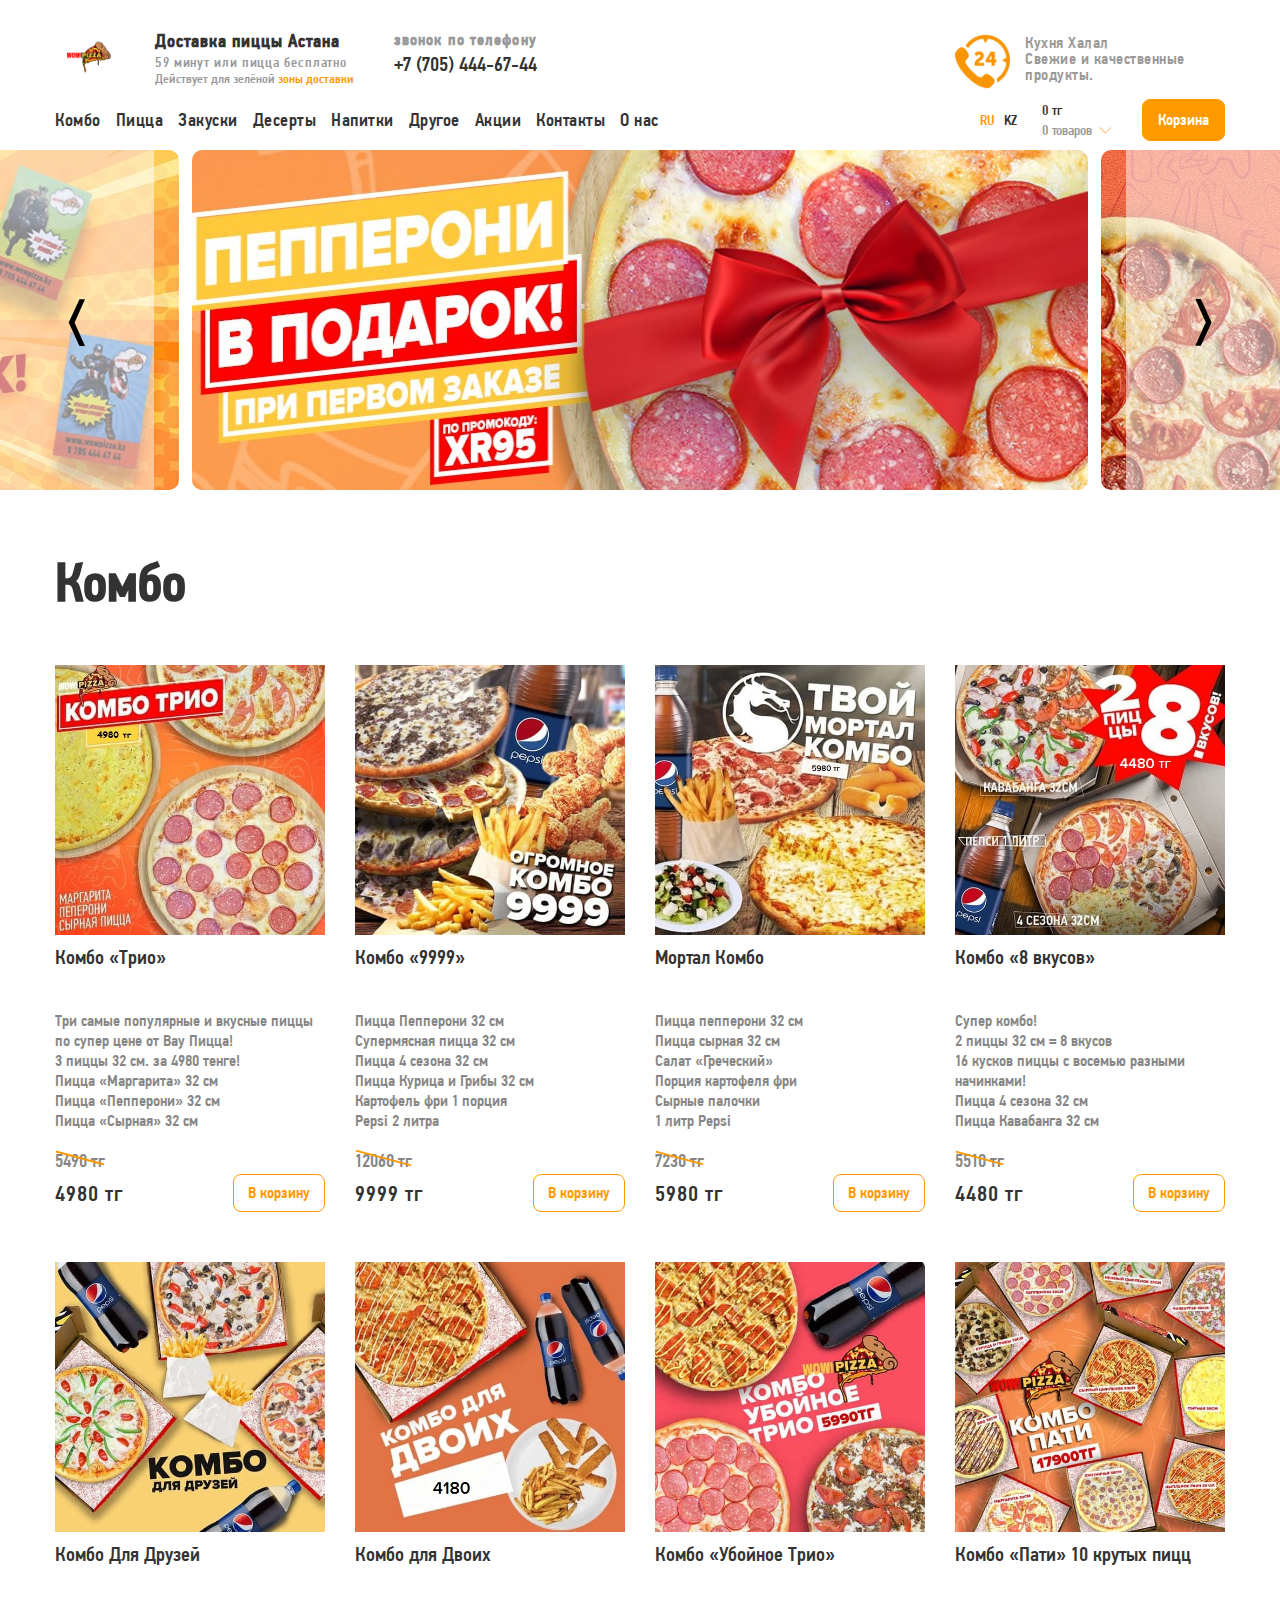
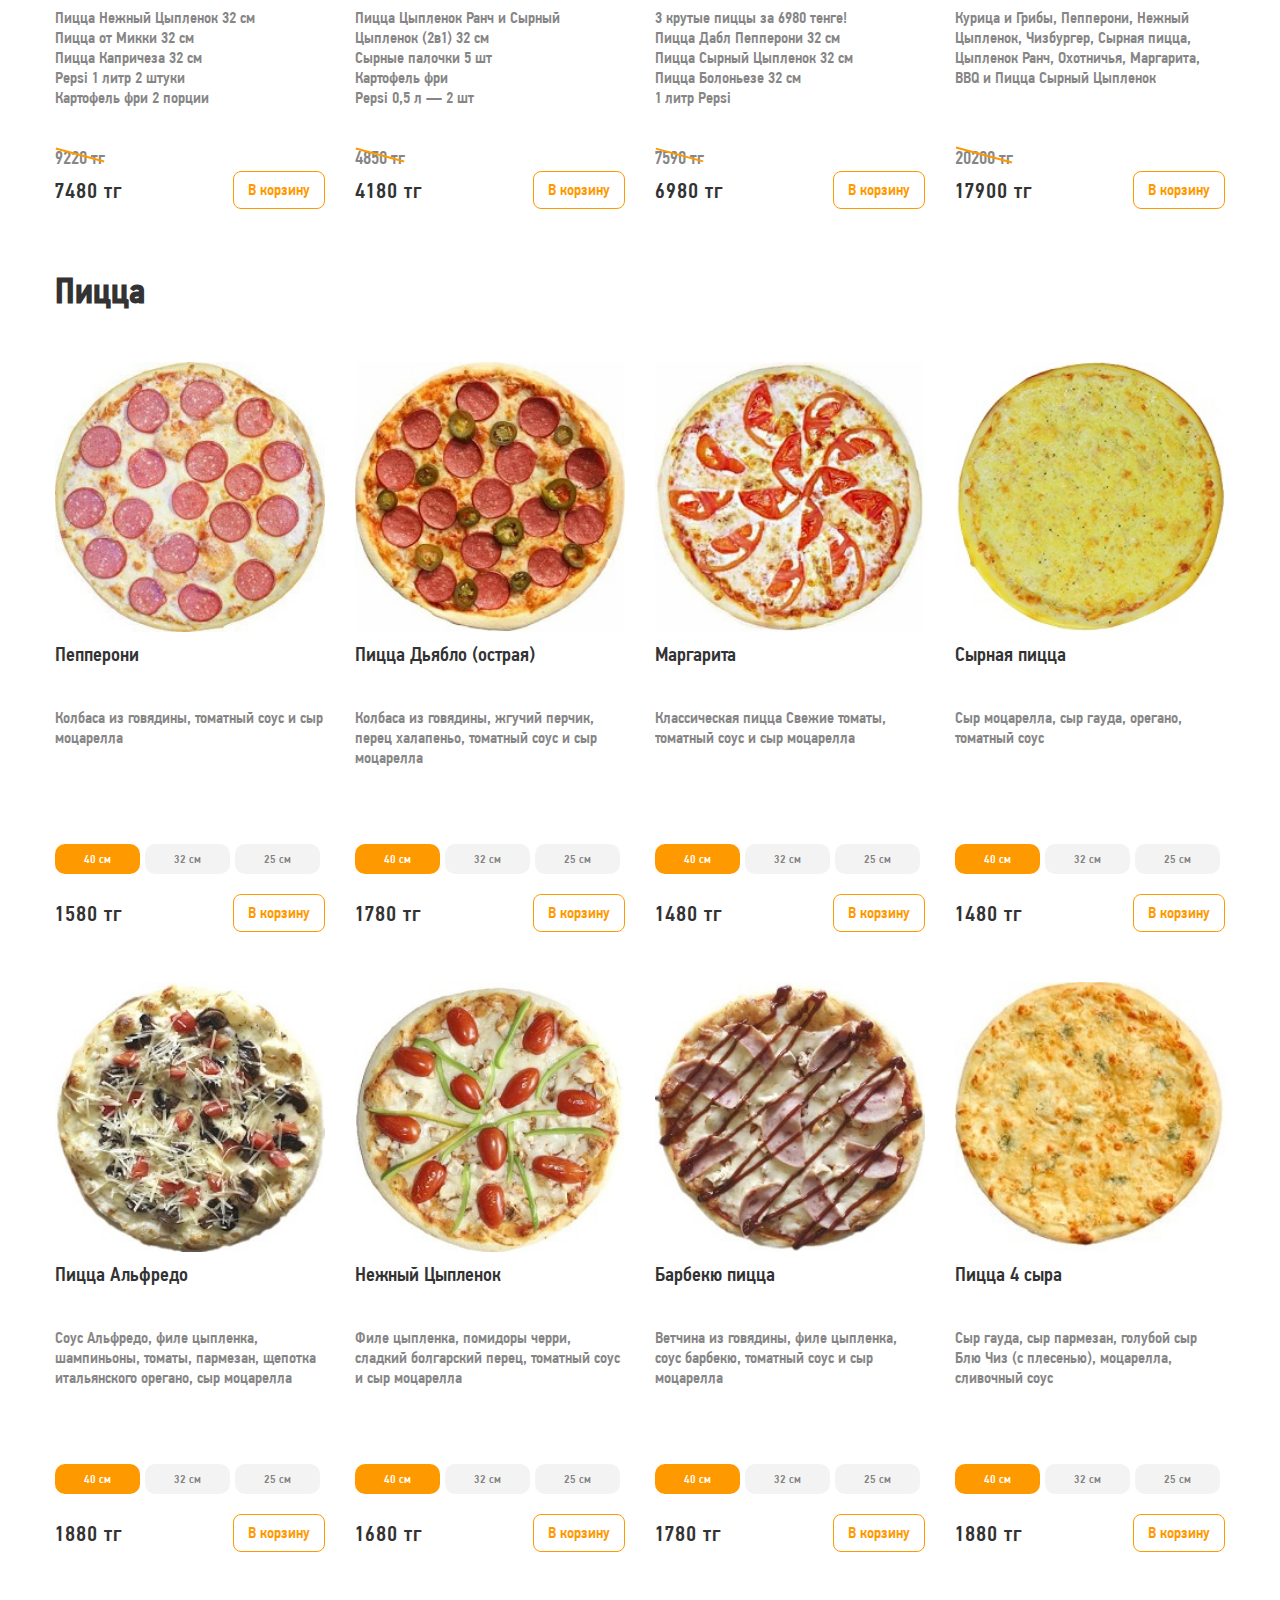
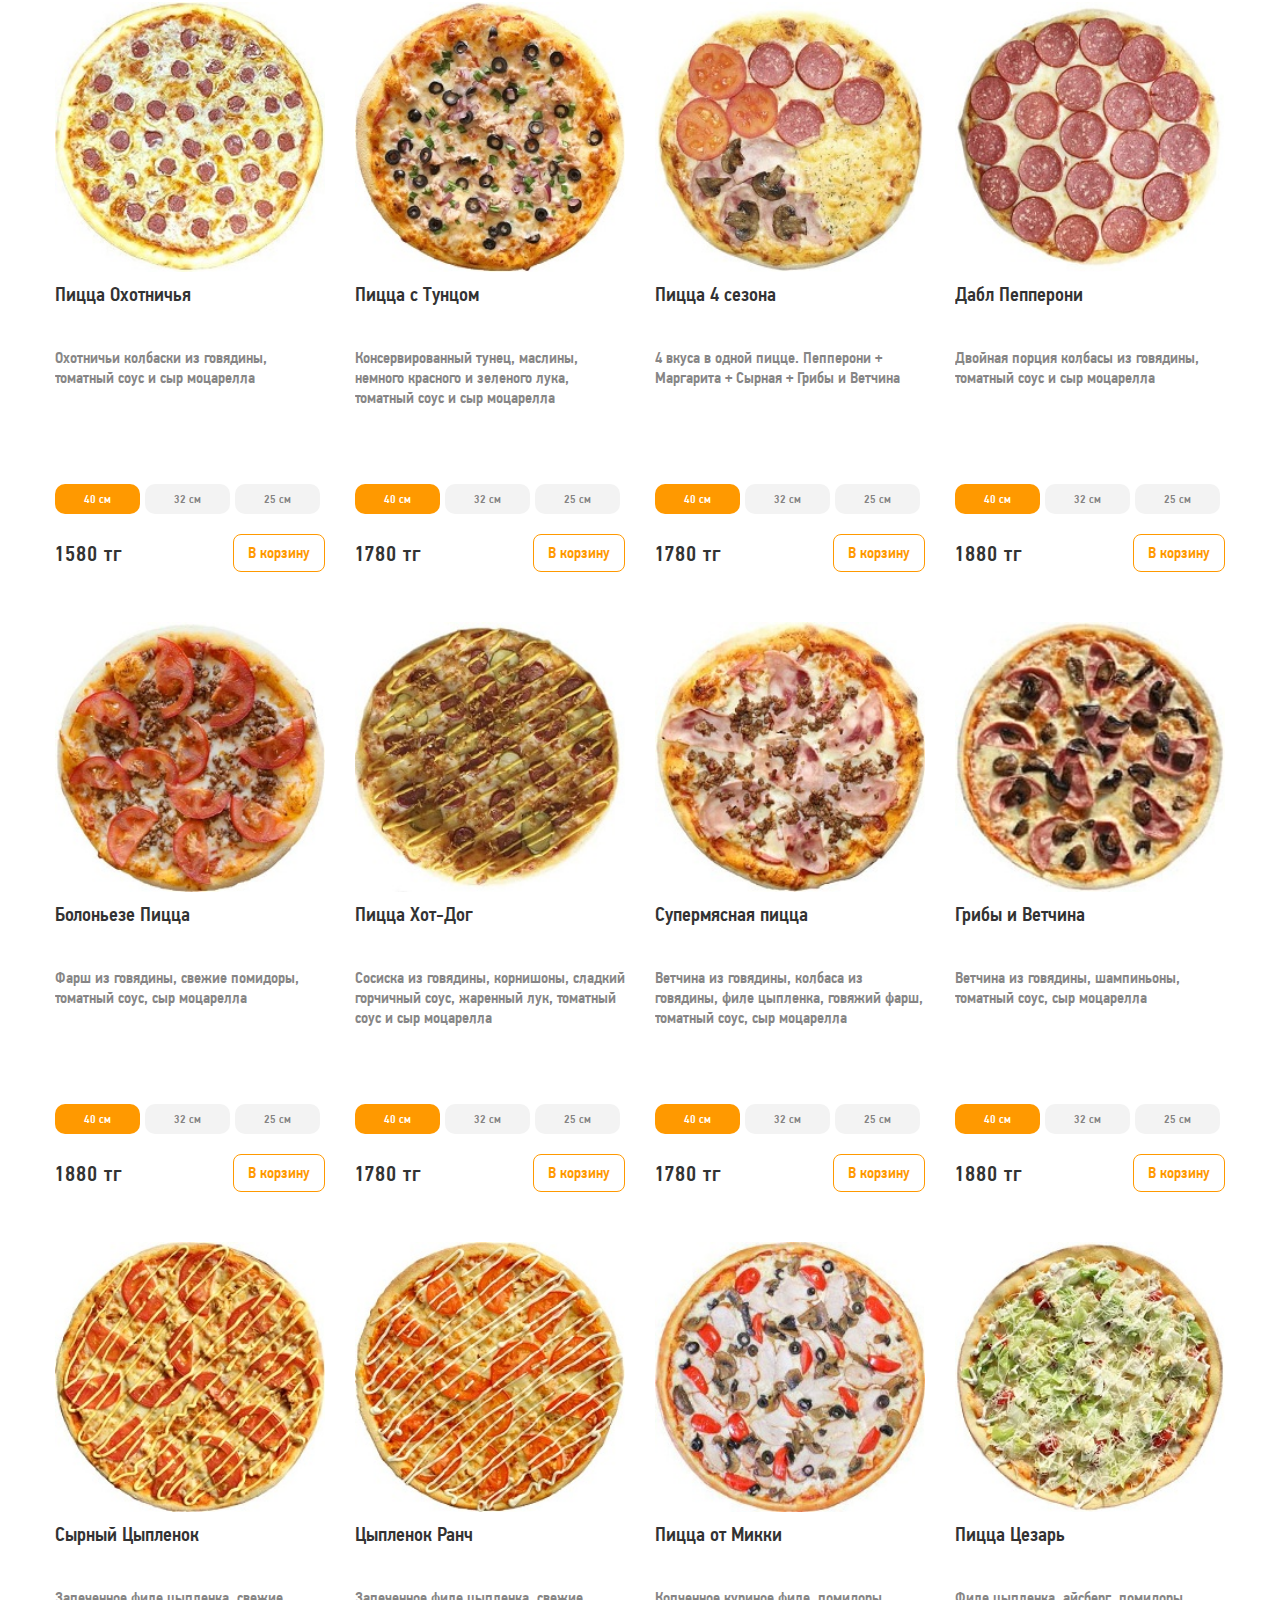
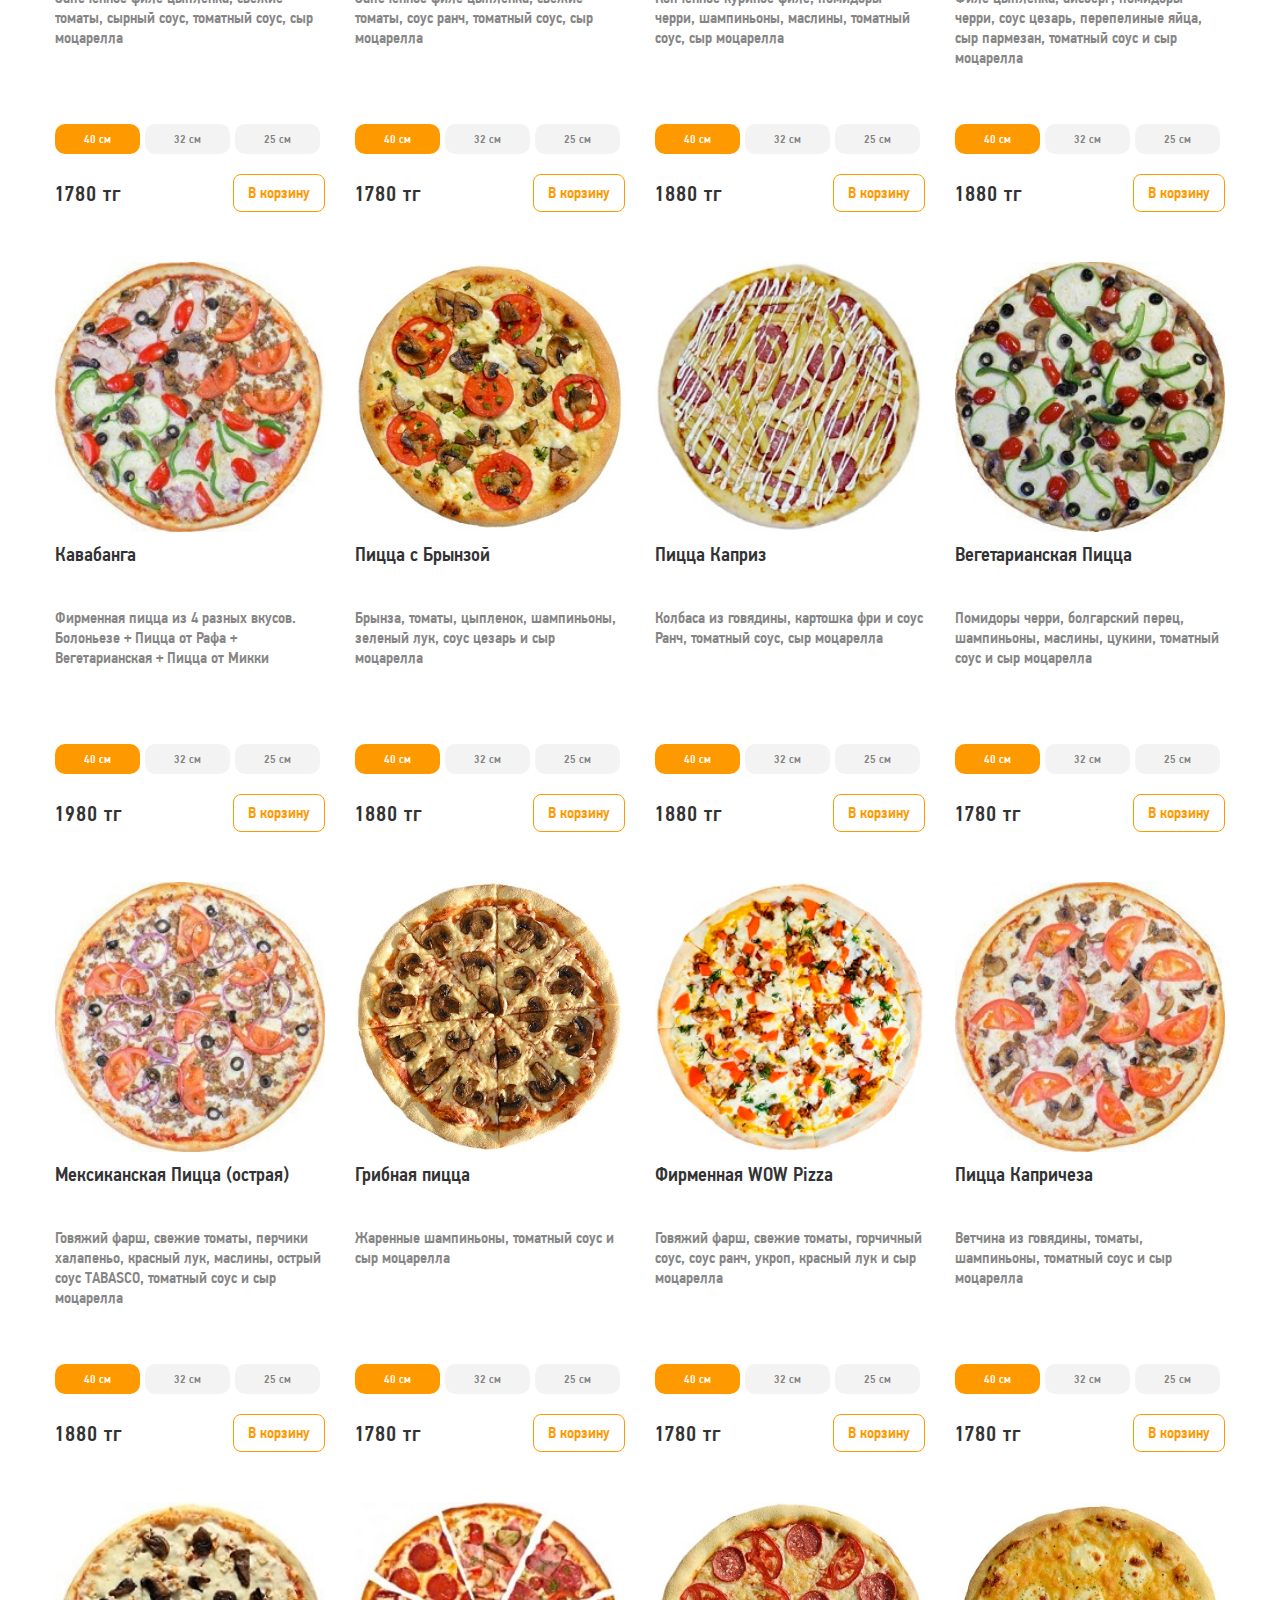
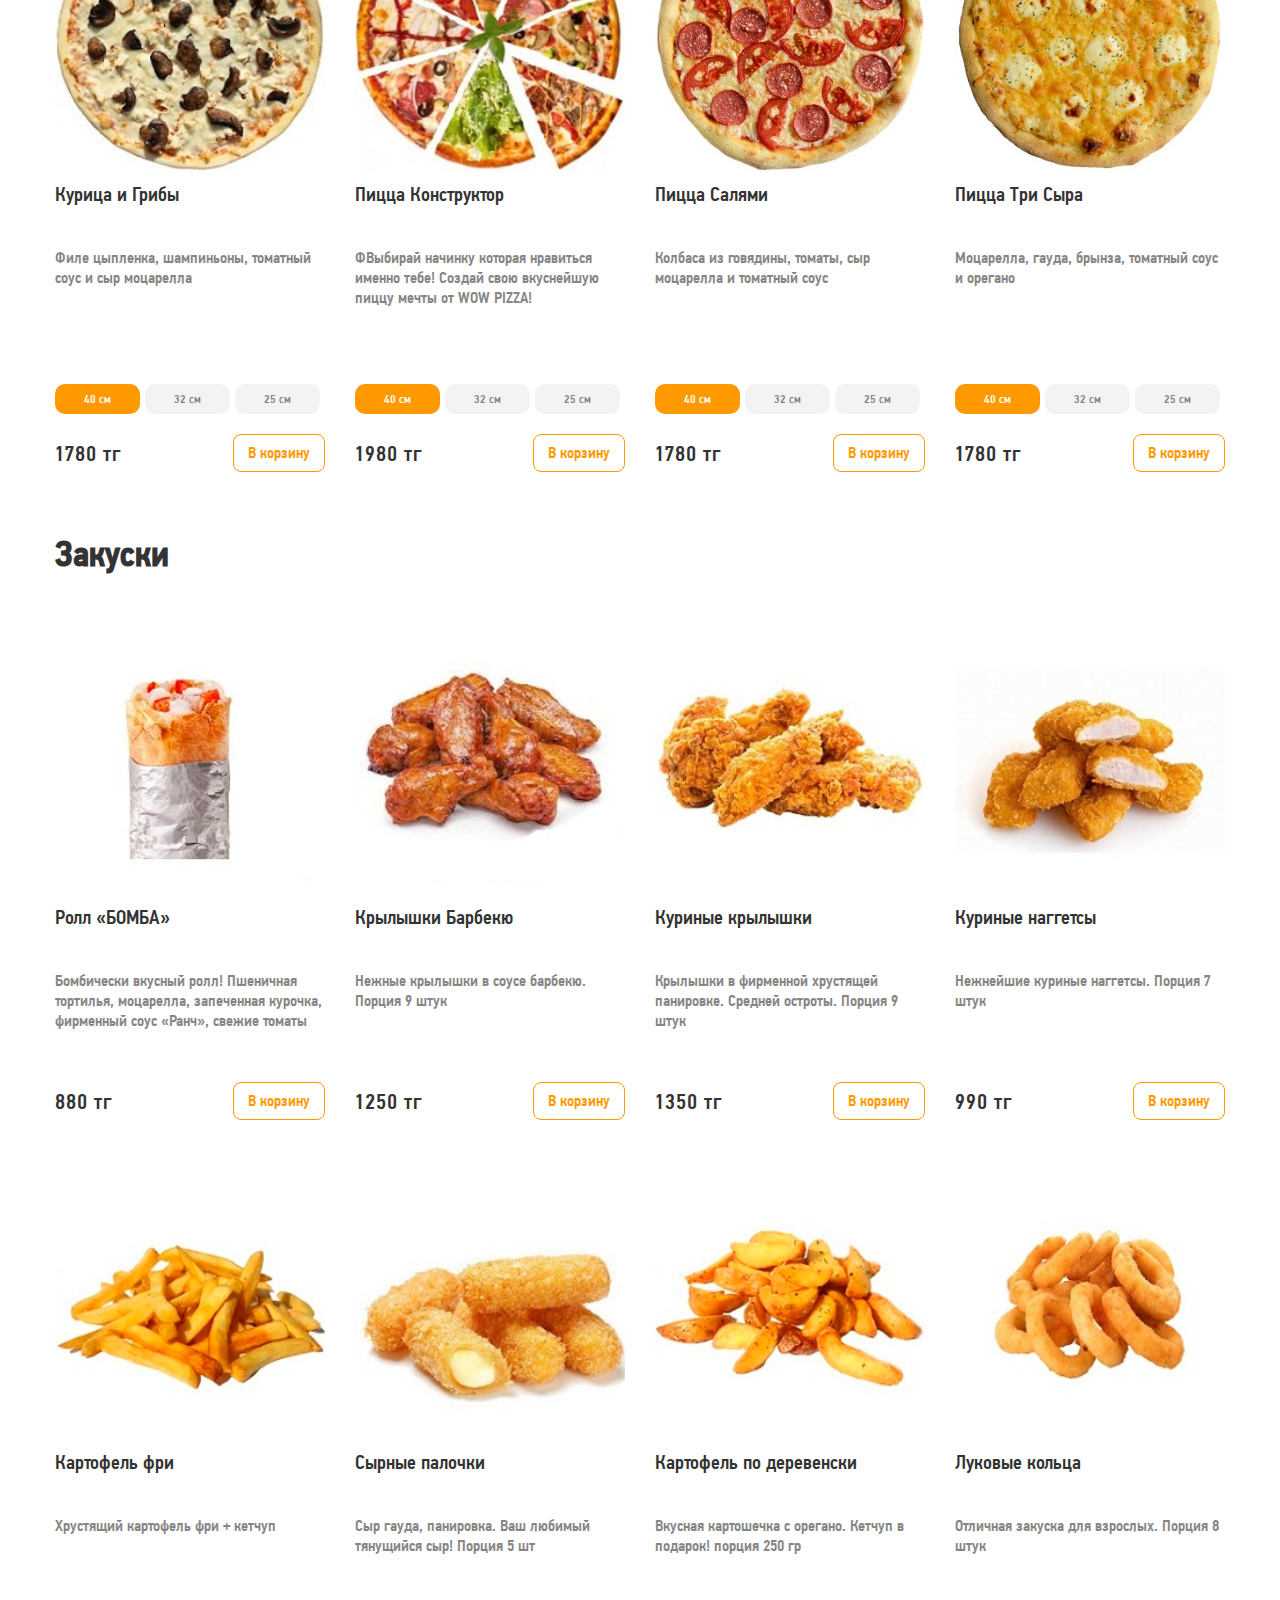
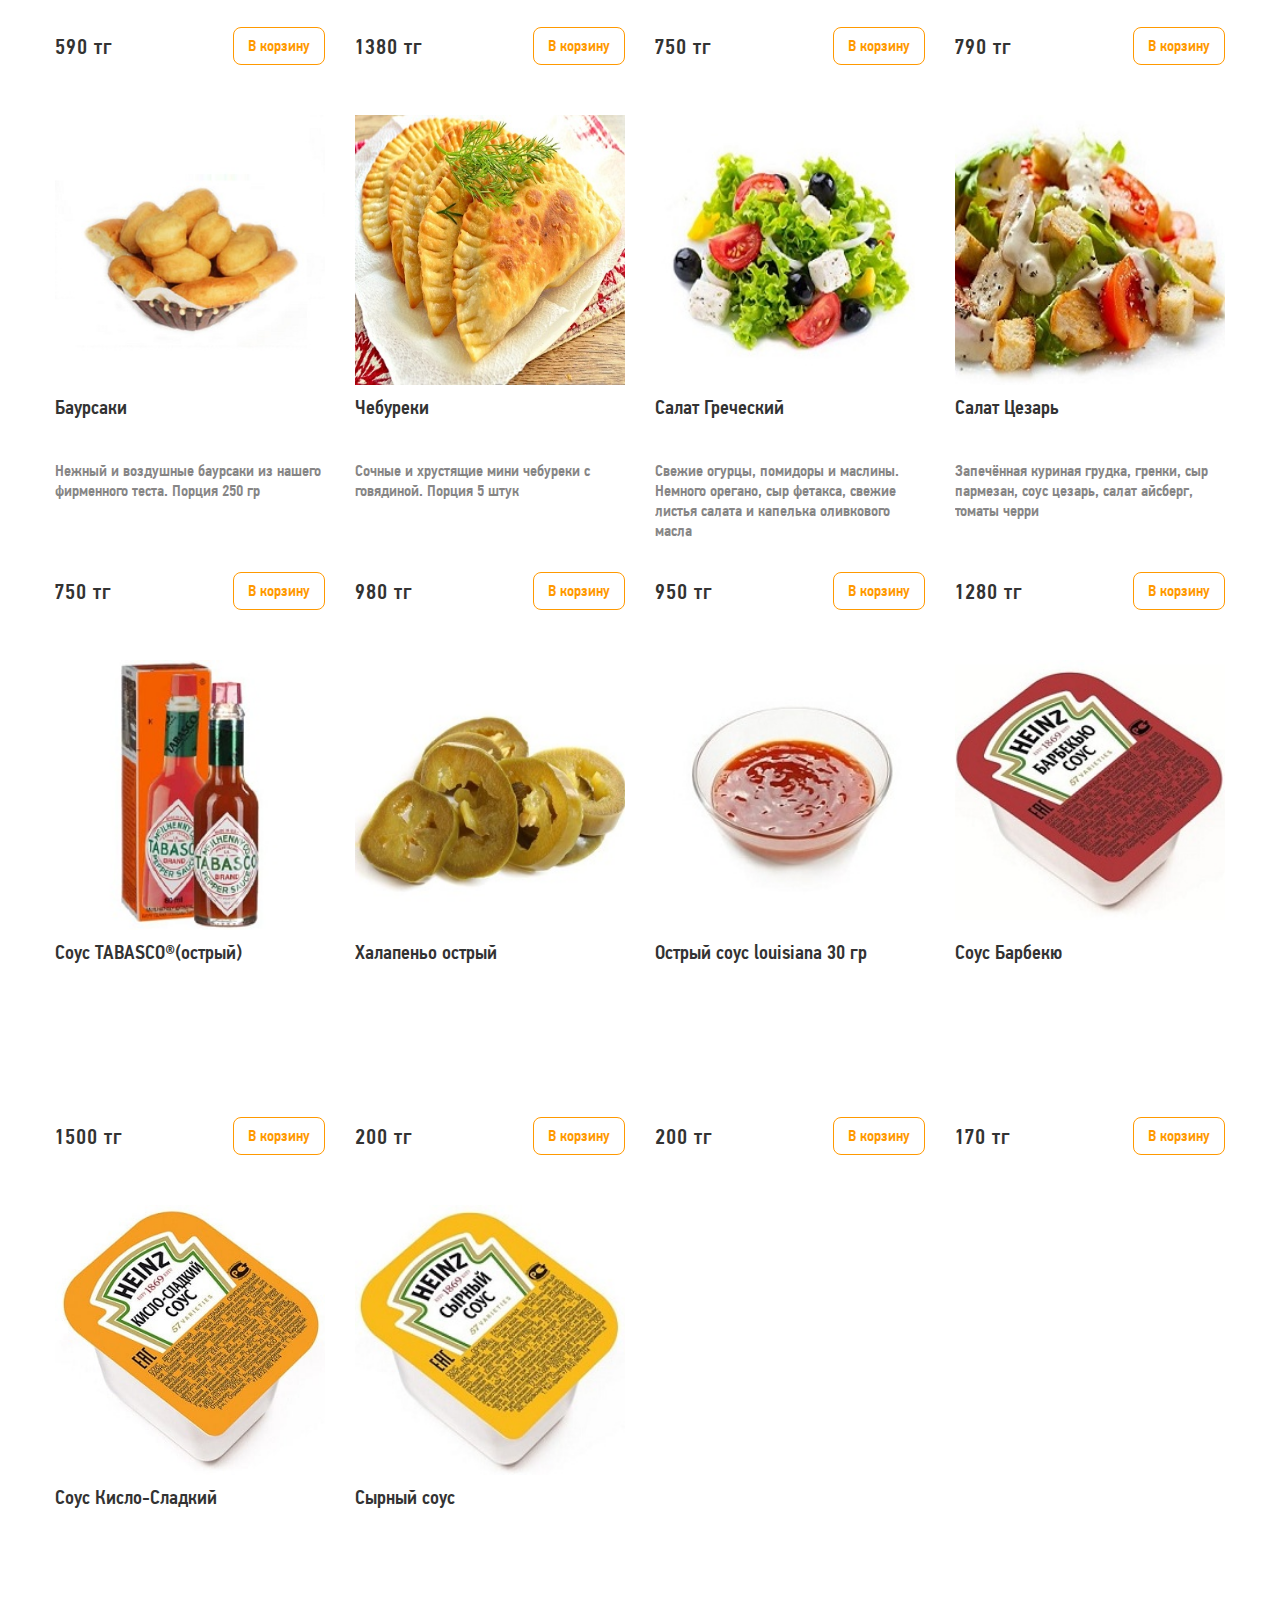
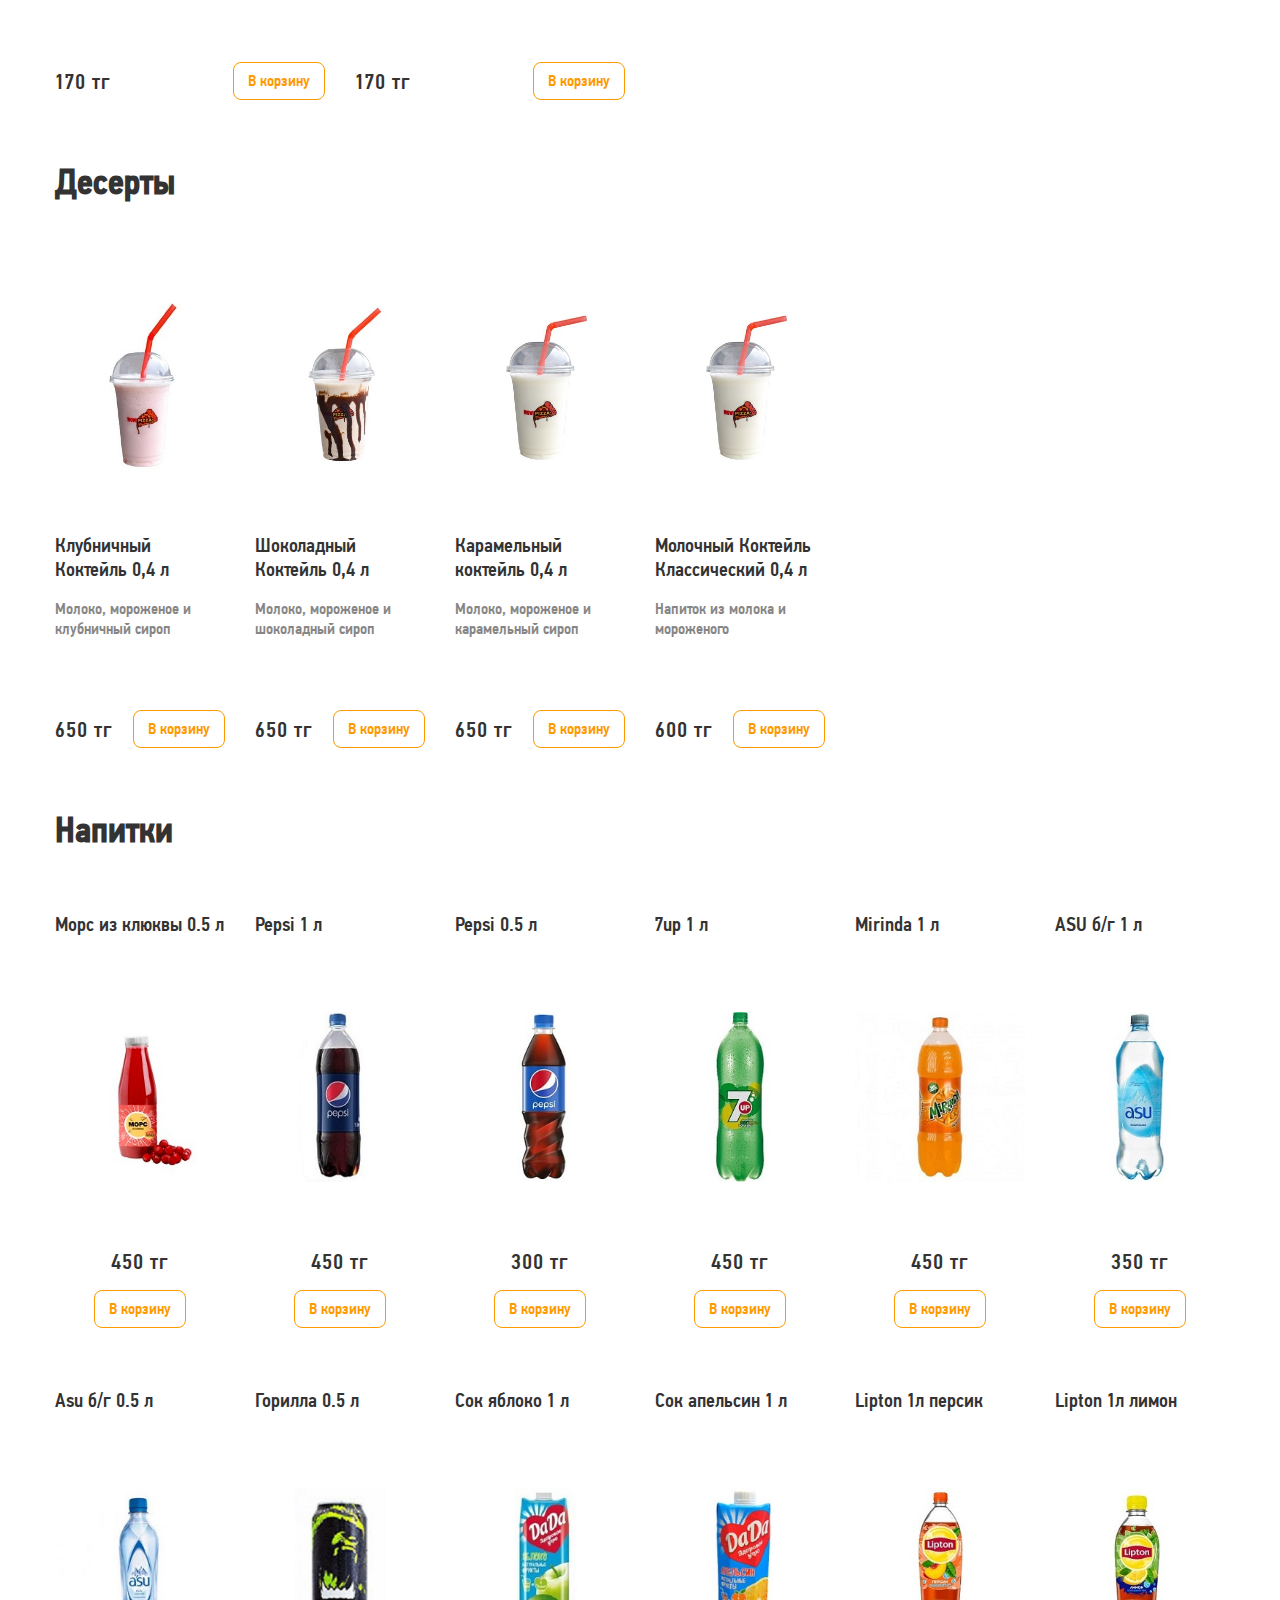
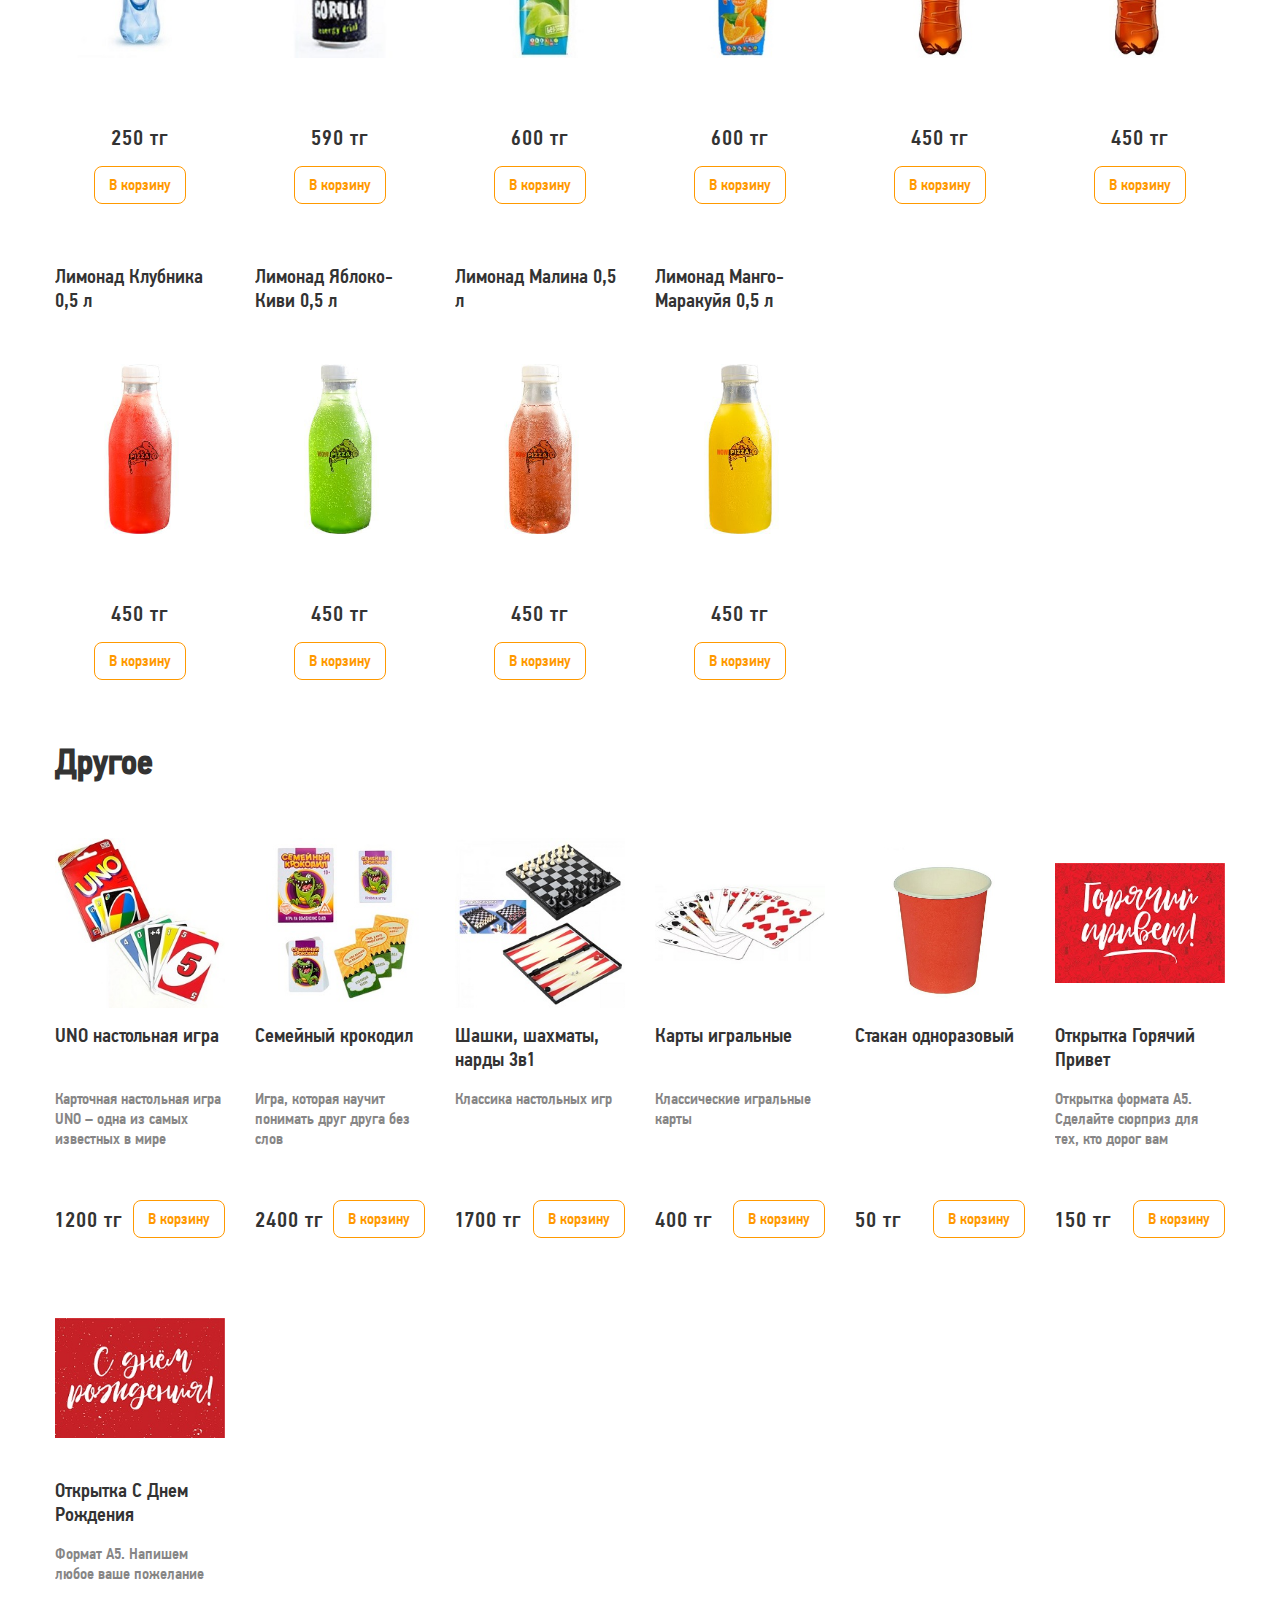
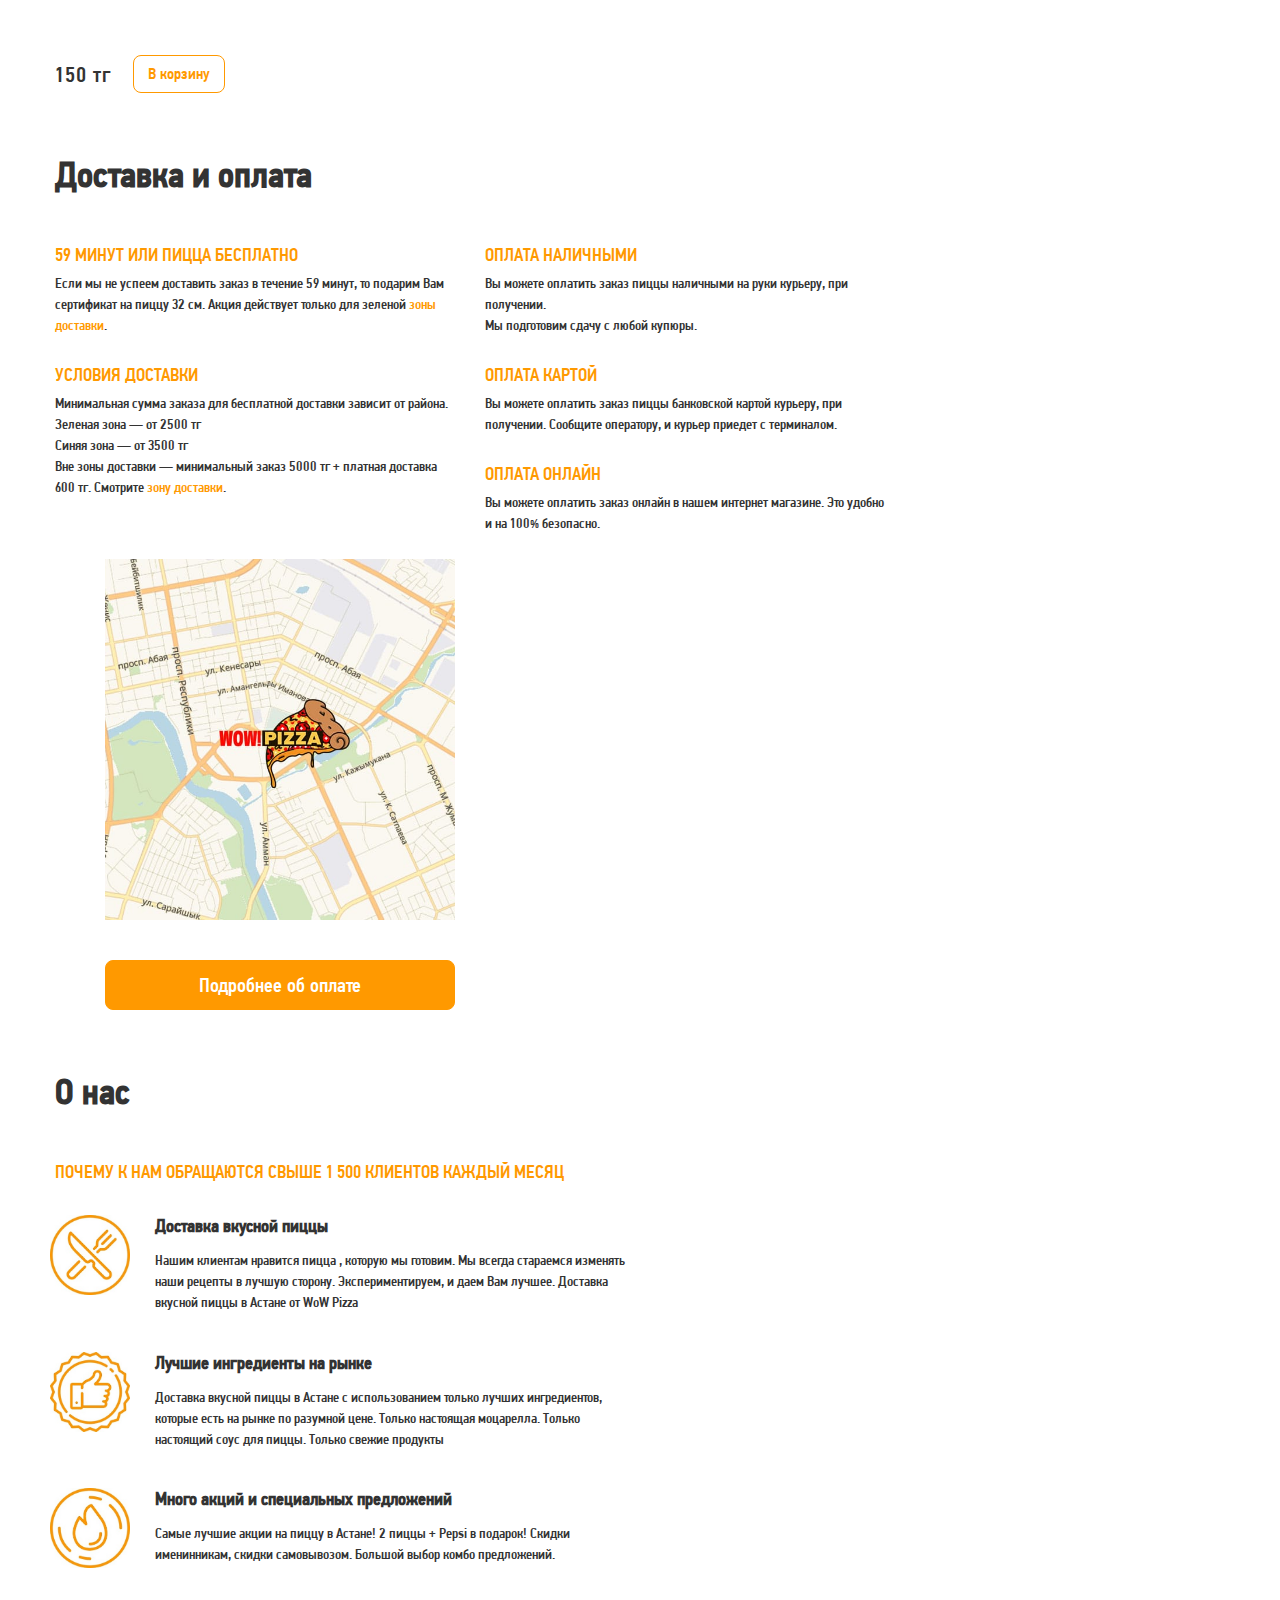
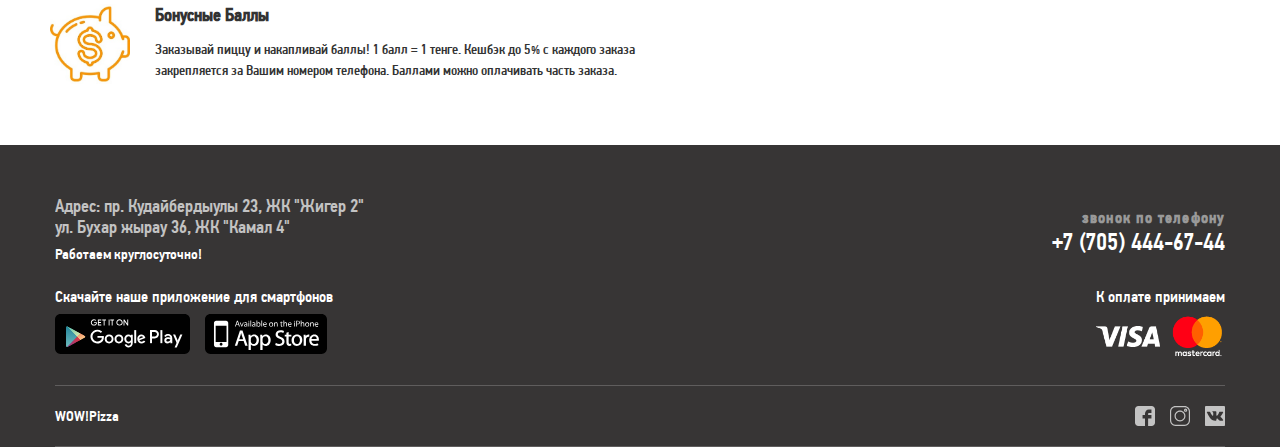
==== commit eeb0e11a: "adaptive for product and footer" ====
--- a/index.html
+++ b/index.html
@@ -122,7 +122,7 @@
 		</div>
 	</div>
     
-    <div class="product" id="kombo">
+    <div class="product" id="kombo"> 
         <div class="container">
             <div class="product__title title">
                 <h2>Комбо</h2>
--- a/styles/style.css
+++ b/styles/style.css
@@ -311,7 +311,7 @@
 
 .product__name {
     margin: 0;
-    padding: 10px 0;
+    padding: 10px 0 0;
     font-size: 20px;
     font-weight: 500;
     line-height: 24px;
@@ -432,6 +432,7 @@
 
 .service__inner {
     display: flex;
+    flex-wrap: wrap;
     margin: 0 -15px;
 }
 
@@ -472,6 +473,7 @@
 
 .about__col {
     display: flex;
+    flex-wrap: wrap;
 }
 
 .about__item {
@@ -516,6 +518,7 @@
 .footer__col {
     display: flex;
     justify-content: space-between;
+    flex-wrap: wrap;
 }
 
 .footer__adress h4 {
--- a/styles/media.css
+++ b/styles/media.css
@@ -5,15 +5,53 @@
         padding: 0 15px;
     } */
 
+    header {
+        display: none;
+    }
+
+    #head__fixed {
+        display: none;
+    }
+
     .product__item {
-        margin-top: 20px;
+        margin: 20px 0;
         width: 100%;
-        padding: 0 15px;
+        height: 560px;
+        padding: 0 5px;
+    }
+
+    .product__img {
+        display: flex;
+        align-items: center;
+        justify-content: center;
+        width: 100%;
+    }
+
+    .product__img img {
+        width: 100%;
+        /* height: 400px; */
+    }
+
+    .product__name {
+        margin-top: 70px;
+        height: 30px;
+    }
+
+    .service__col {
+        width: 100%;
+    }
+
+    .about__item {
+        width: 100%;
     }
 
     .product__img {
         height: 180px;
     }
+
+    .footer__col, .footer__mb {
+        display: block;
+    }    
 }
 
 
